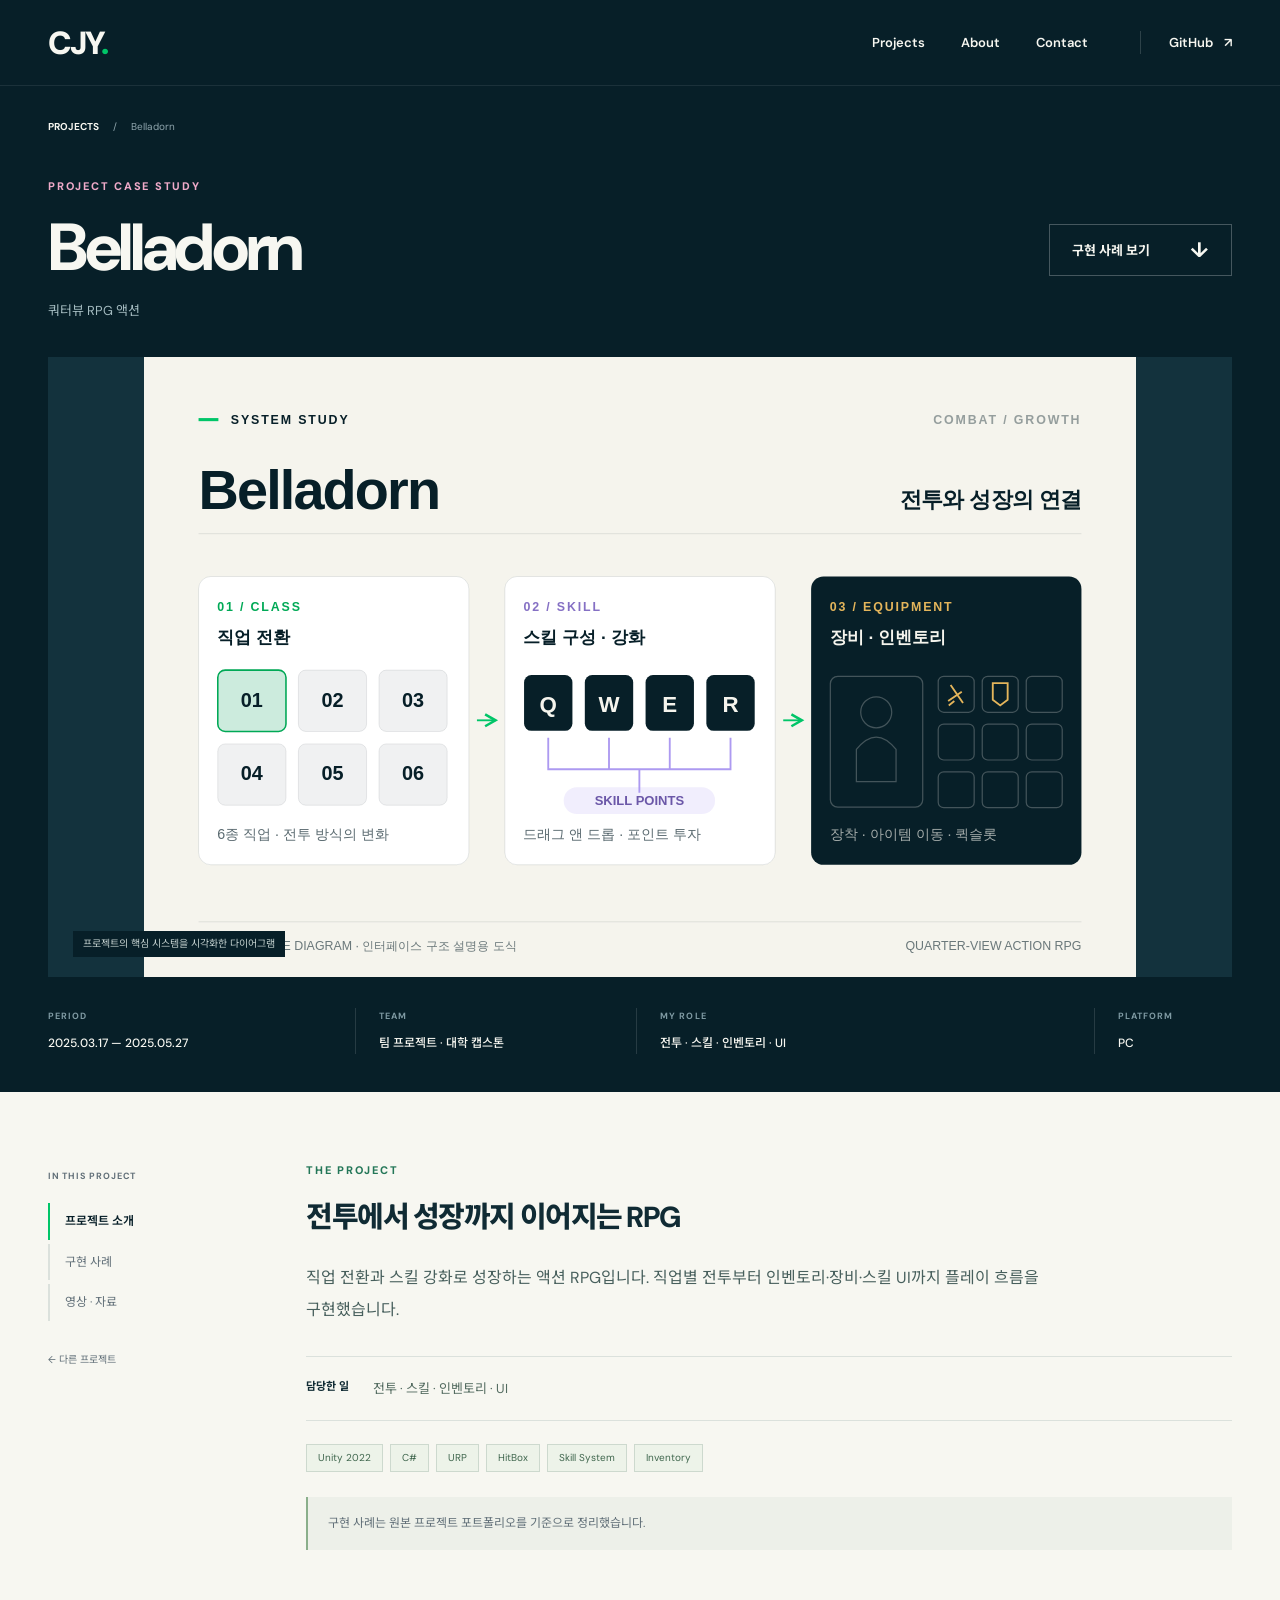
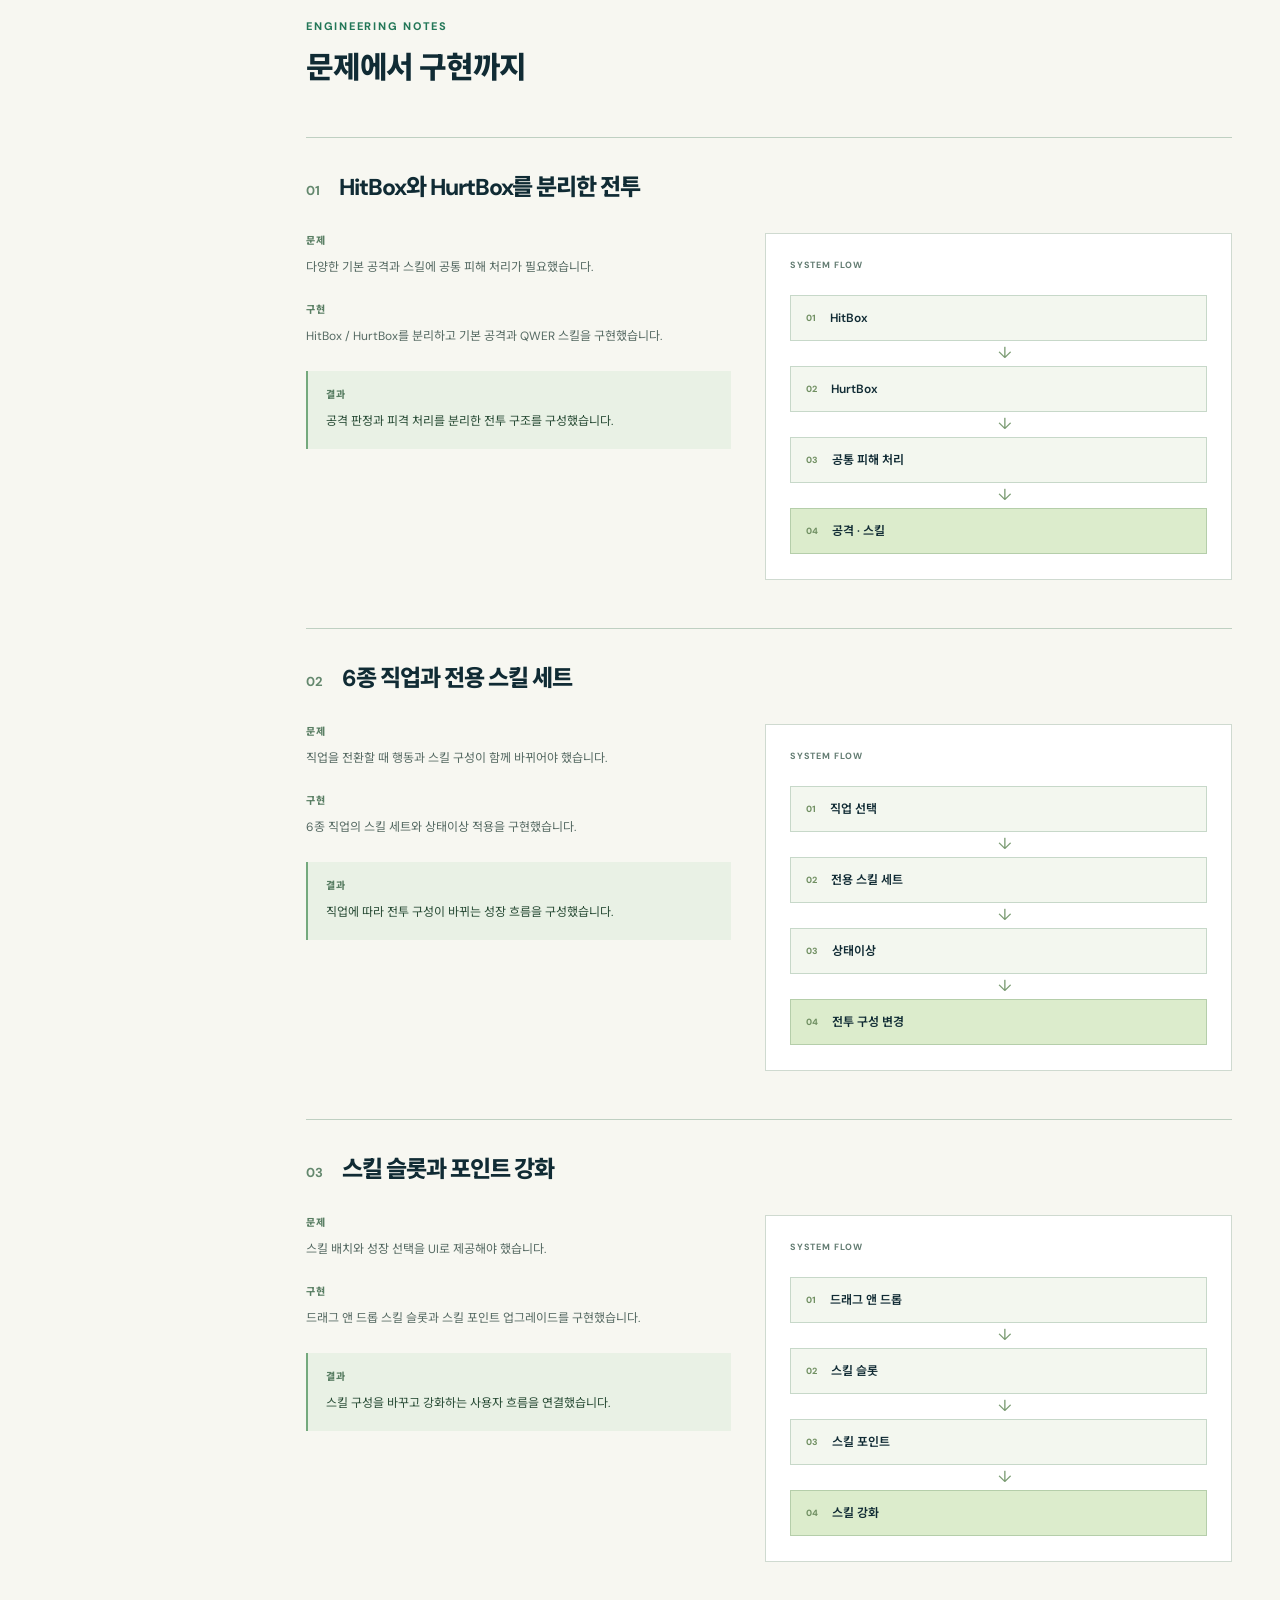
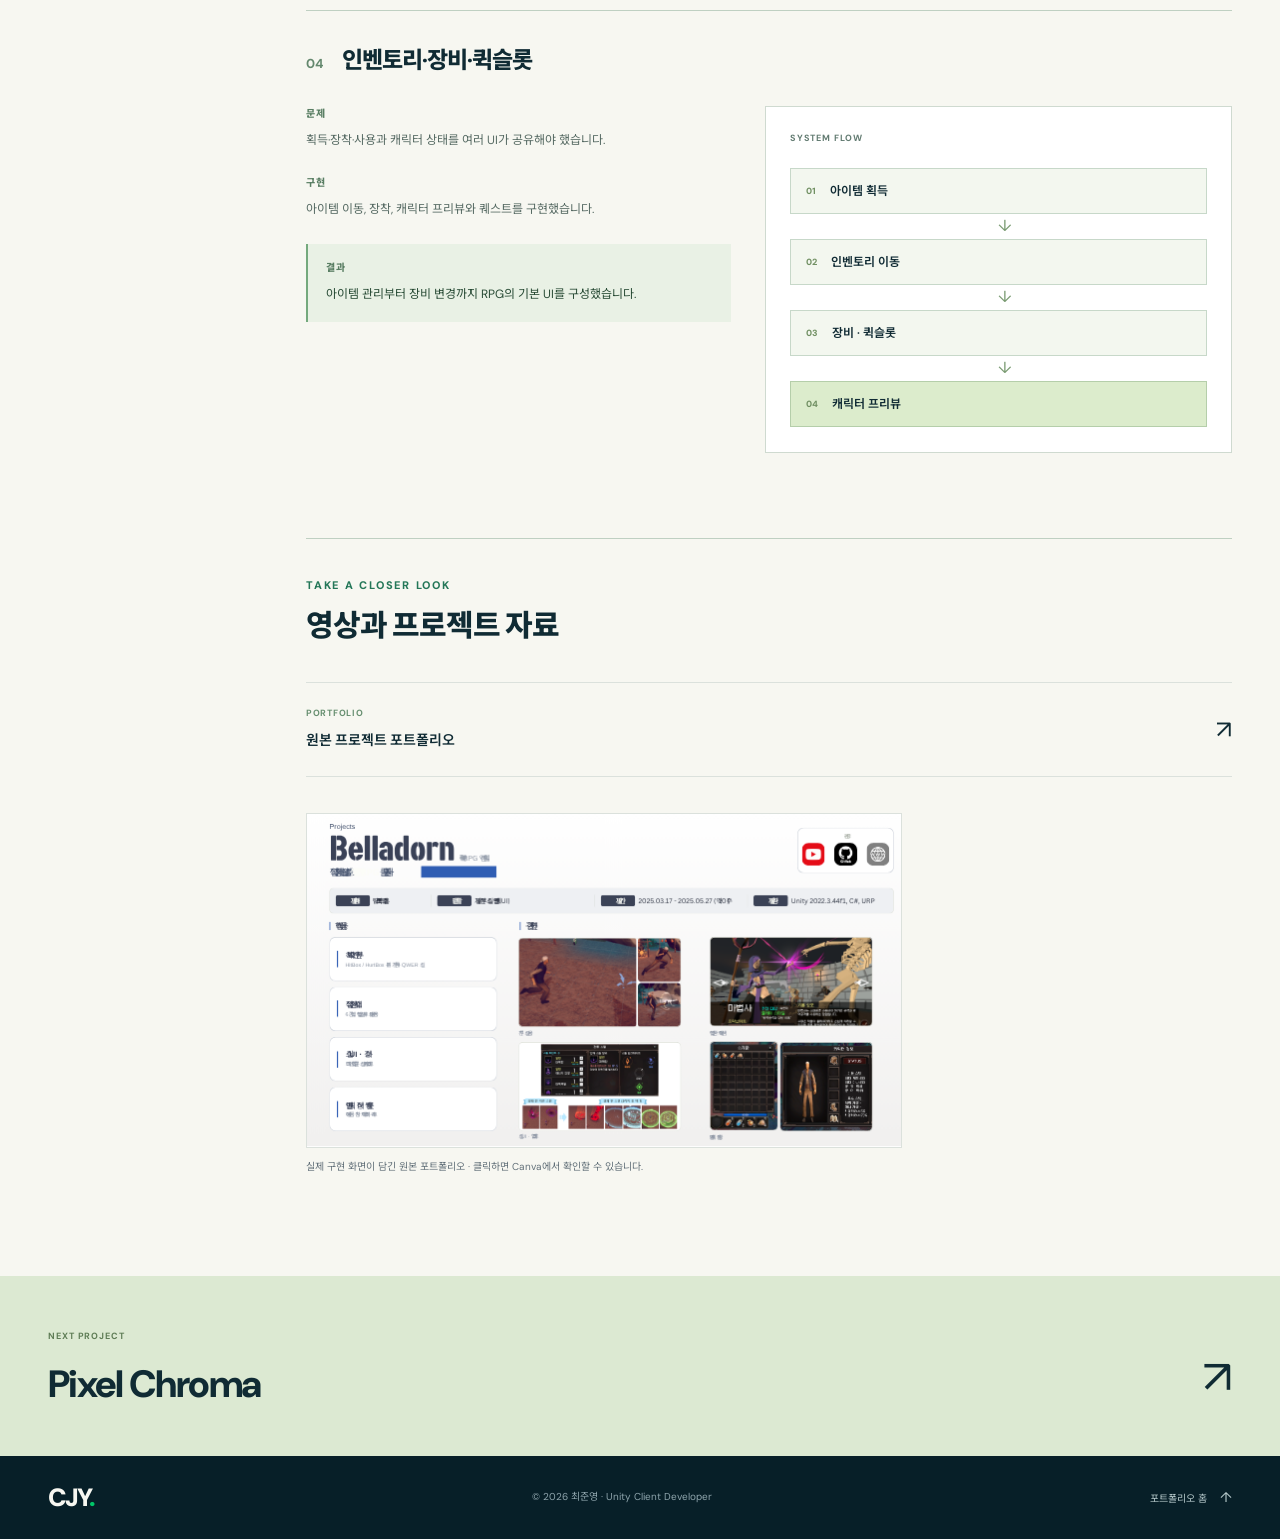
==== projects/belladorn.html @ 2d763323 "Publish game client developer portfolio" ====
<!doctype html>
<html lang="ko"><head><meta charset="utf-8"><meta name="viewport" content="width=device-width, initial-scale=1"><meta name="theme-color" content="#071f28"><meta name="description" content="직업 전환과 스킬 강화로 성장하는 액션 RPG입니다. 직업별 전투부터 인벤토리·장비·스킬 UI까지 플레이 흐름을 구현했습니다."><title>Belladorn · 최준영</title><link rel="icon" type="image/svg+xml" href="../assets/favicon.svg"><link rel="preconnect" href="https://fonts.googleapis.com"><link rel="preconnect" href="https://fonts.gstatic.com" crossorigin><link href="https://fonts.googleapis.com/css2?family=DM+Sans:wght@400;500;600;700;800;900&family=Noto+Sans+KR:wght@400;500;600;700;800;900&display=swap" rel="stylesheet"><link rel="stylesheet" href="../project-detail.css?v=20261012"><script src="../project-detail.js?v=20261012" defer></script></head><body id="top" class="detail-page" style="--project-accent:#efaac9"><a class="skip-link" href="#main">본문으로 바로가기</a><header class="site-header"><div class="shell header-inner"><a class="brand" href="../index.html" aria-label="최준영 포트폴리오 홈">CJY<span>.</span></a><button class="menu-toggle" aria-label="메뉴 열기" aria-expanded="false" aria-controls="site-nav"><span></span><span></span></button><nav id="site-nav" aria-label="주 메뉴"><a href="../index.html#projects">Projects</a><a href="../index.html#about">About</a><a href="../index.html#contact">Contact</a><a class="nav-external" href="https://github.com/chlwnsdud2025" target="_blank" rel="noopener noreferrer">GitHub <span aria-hidden="true">↗</span></a></nav></div></header><main id="main"><section class="detail-hero"><div class="shell"><div class="breadcrumb"><a href="../index.html#projects">PROJECTS</a><span>/</span><span>Belladorn</span></div><div class="detail-hero-heading"><div><p class="eyebrow">PROJECT CASE STUDY</p><h1>Belladorn</h1><p>쿼터뷰 RPG 액션</p></div><a class="button button-outline" href="#implementation">구현 사례 보기 <span aria-hidden="true">↓</span></a></div><figure class="detail-system-poster"><img src="../media/projects/belladorn/poster.svg" alt="Belladorn 구현 구조 다이어그램" width="1600" height="1000"><figcaption>프로젝트의 핵심 시스템을 시각화한 다이어그램</figcaption></figure><div class="project-facts"><div><span>PERIOD</span><strong>2025.03.17 — 2025.05.27</strong></div><div><span>TEAM</span><strong>팀 프로젝트 · 대학 캡스톤</strong></div><div><span>MY ROLE</span><strong>전투 · 스킬 · 인벤토리 · UI</strong></div><div><span>PLATFORM</span><strong>PC</strong></div></div></div></section>
<div class="shell detail-layout"><aside class="detail-toc"><span>IN THIS PROJECT</span><nav aria-label="프로젝트 목차"><a href="#overview">프로젝트 소개</a><a href="#implementation">구현 사례</a><a href="#resources">영상 · 자료</a></nav><a class="toc-home" href="../index.html#projects">← 다른 프로젝트</a></aside><div class="detail-body"><section class="overview" id="overview"><p class="eyebrow">THE PROJECT</p><h2>전투에서 성장까지 이어지는 RPG</h2><p class="overview-lead">직업 전환과 스킬 강화로 성장하는 액션 RPG입니다. 직업별 전투부터 인벤토리·장비·스킬 UI까지 플레이 흐름을 구현했습니다.</p><div class="overview-role"><span>담당한 일</span><p>전투 · 스킬 · 인벤토리 · UI</p></div><div class="tags"><span>Unity 2022</span><span>C#</span><span>URP</span><span>HitBox</span><span>Skill System</span><span>Inventory</span></div><p class="status-note">구현 사례는 원본 프로젝트 포트폴리오를 기준으로 정리했습니다.</p></section><section id="implementation" class="implementation"><div class="detail-section-title"><p class="eyebrow">ENGINEERING NOTES</p><h2>문제에서 구현까지</h2></div><article class="case-study" id="case-1"><div class="case-heading"><span class="case-number">01</span><h3>HitBox와 HurtBox를 분리한 전투</h3></div><div class="case-grid"><div class="case-copy"><div><span class="small-heading">문제</span><p>다양한 기본 공격과 스킬에 공통 피해 처리가 필요했습니다.</p></div><div><span class="small-heading">구현</span><p>HitBox / HurtBox를 분리하고 기본 공격과 QWER 스킬을 구현했습니다.</p></div><div class="case-result"><span class="small-heading">결과</span><p>공격 판정과 피격 처리를 분리한 전투 구조를 구성했습니다.</p></div></div><div class="case-visual"><div class="flow-diagram"><span class="diagram-label">SYSTEM FLOW</span><ol><li><span>01</span><strong>HitBox</strong></li><li><span>02</span><strong>HurtBox</strong></li><li><span>03</span><strong>공통 피해 처리</strong></li><li><span>04</span><strong>공격 · 스킬</strong></li></ol></div></div></div></article><article class="case-study" id="case-2"><div class="case-heading"><span class="case-number">02</span><h3>6종 직업과 전용 스킬 세트</h3></div><div class="case-grid"><div class="case-copy"><div><span class="small-heading">문제</span><p>직업을 전환할 때 행동과 스킬 구성이 함께 바뀌어야 했습니다.</p></div><div><span class="small-heading">구현</span><p>6종 직업의 스킬 세트와 상태이상 적용을 구현했습니다.</p></div><div class="case-result"><span class="small-heading">결과</span><p>직업에 따라 전투 구성이 바뀌는 성장 흐름을 구성했습니다.</p></div></div><div class="case-visual"><div class="flow-diagram"><span class="diagram-label">SYSTEM FLOW</span><ol><li><span>01</span><strong>직업 선택</strong></li><li><span>02</span><strong>전용 스킬 세트</strong></li><li><span>03</span><strong>상태이상</strong></li><li><span>04</span><strong>전투 구성 변경</strong></li></ol></div></div></div></article><article class="case-study" id="case-3"><div class="case-heading"><span class="case-number">03</span><h3>스킬 슬롯과 포인트 강화</h3></div><div class="case-grid"><div class="case-copy"><div><span class="small-heading">문제</span><p>스킬 배치와 성장 선택을 UI로 제공해야 했습니다.</p></div><div><span class="small-heading">구현</span><p>드래그 앤 드롭 스킬 슬롯과 스킬 포인트 업그레이드를 구현했습니다.</p></div><div class="case-result"><span class="small-heading">결과</span><p>스킬 구성을 바꾸고 강화하는 사용자 흐름을 연결했습니다.</p></div></div><div class="case-visual"><div class="flow-diagram"><span class="diagram-label">SYSTEM FLOW</span><ol><li><span>01</span><strong>드래그 앤 드롭</strong></li><li><span>02</span><strong>스킬 슬롯</strong></li><li><span>03</span><strong>스킬 포인트</strong></li><li><span>04</span><strong>스킬 강화</strong></li></ol></div></div></div></article><article class="case-study" id="case-4"><div class="case-heading"><span class="case-number">04</span><h3>인벤토리·장비·퀵슬롯</h3></div><div class="case-grid"><div class="case-copy"><div><span class="small-heading">문제</span><p>획득·장착·사용과 캐릭터 상태를 여러 UI가 공유해야 했습니다.</p></div><div><span class="small-heading">구현</span><p>아이템 이동, 장착, 캐릭터 프리뷰와 퀘스트를 구현했습니다.</p></div><div class="case-result"><span class="small-heading">결과</span><p>아이템 관리부터 장비 변경까지 RPG의 기본 UI를 구성했습니다.</p></div></div><div class="case-visual"><div class="flow-diagram"><span class="diagram-label">SYSTEM FLOW</span><ol><li><span>01</span><strong>아이템 획득</strong></li><li><span>02</span><strong>인벤토리 이동</strong></li><li><span>03</span><strong>장비 · 퀵슬롯</strong></li><li><span>04</span><strong>캐릭터 프리뷰</strong></li></ol></div></div></div></article></section><section class="resources" id="resources"><div class="detail-section-title"><p class="eyebrow">TAKE A CLOSER LOOK</p><h2>영상과 프로젝트 자료</h2></div><div class="resource-list"><a class="resource-link" href="https://www.canva.com/d/mzu8Fvwvj8IVG7d" target="_blank" rel="noopener noreferrer"><span><small>PORTFOLIO</small>원본 프로젝트 포트폴리오</span><b aria-hidden="true">↗</b></a></div><figure class="portfolio-original"><a href="https://www.canva.com/d/mzu8Fvwvj8IVG7d" target="_blank" rel="noopener noreferrer"><img src="../media/projects/belladorn/portfolio-page.png" alt="Belladorn 원본 포트폴리오의 실제 구현 화면과 설명" width="596" height="335" loading="lazy"></a><figcaption>실제 구현 화면이 담긴 원본 포트폴리오 · 클릭하면 Canva에서 확인할 수 있습니다.</figcaption></figure></section></div></div><a class="next-project" href="pixel-chroma.html"><div class="shell"><span>NEXT PROJECT</span><h2>Pixel Chroma</h2><span class="next-arrow" aria-hidden="true">↗</span></div></a></main><footer class="footer"><div class="shell footer-inner"><a class="brand" href="../index.html">CJY<span>.</span></a><span>© 2026 최준영 · Unity Client Developer</span><a href="../index.html">포트폴리오 홈 <span aria-hidden="true">↑</span></a></div></footer></body></html>
---- project-detail.css ----
@charset "UTF-8";
:root{--navy:#071f28;--green:#00c568;--lime:#c5e976;--paper:#f7f7f1;--ink:#102b34;--muted:#627079;--line:#dbe1dc;--project-accent:var(--green);--font:'DM Sans','Noto Sans KR',sans-serif}
*{box-sizing:border-box}html{scroll-behavior:smooth;scroll-padding-top:100px}body{margin:0;color:var(--ink);background:var(--paper);font:400 15px/1.8 var(--font);-webkit-font-smoothing:antialiased}a{color:inherit;text-decoration:none}button,input{font:inherit}button,a,input{touch-action:manipulation}button{cursor:pointer}img,video{display:block;max-width:100%}figure,p,h1,h2,h3,h4{margin:0}ul,ol{margin:0;padding:0;list-style:none}em{font-style:normal}::selection{color:var(--navy);background:var(--lime)}:focus-visible{outline:3px solid var(--green);outline-offset:5px}section[id],article[id]{scroll-margin-top:108px}.shell{width:min(1320px,calc(100% - 96px));margin:auto}.eyebrow{font-size:11px;font-weight:800;letter-spacing:.16em;line-height:1.5}.small-heading{display:block;font-size:11px;line-height:1.6;font-weight:800;letter-spacing:.07em}.skip-link{position:fixed;z-index:100;top:12px;left:12px;background:var(--green);color:var(--navy);padding:12px 20px;transform:translateY(-160%)}.skip-link:focus{transform:none}
.site-header{height:86px;background:var(--navy);color:var(--paper);position:sticky;top:0;z-index:30;border-bottom:1px solid #ffffff15}.header-inner{height:100%;display:flex;align-items:center;justify-content:space-between}.brand{font-size:32px;line-height:1;font-weight:900;letter-spacing:-2px}.brand span{color:var(--green)}#site-nav{display:flex;gap:36px;align-items:center}#site-nav a{font-size:13px;font-weight:600;transition:color .2s}#site-nav a:hover{color:var(--lime)}#site-nav .nav-external{margin-left:16px;padding-left:28px;border-left:1px solid #ffffff28}.nav-external span{margin-left:8px}.menu-toggle{display:none;background:none;border:0;width:42px;height:42px;padding:10px}.menu-toggle span{height:2px;background:var(--paper);display:block;margin:6px 0}
.hero{color:var(--paper);background:var(--navy);padding:76px 0 0;position:relative;overflow:hidden}.hero:before{content:'';width:480px;height:480px;position:absolute;left:-380px;top:90px;border:1px solid #00c56825;border-radius:50%;box-shadow:0 0 0 60px #00c56805,0 0 0 120px #00c56804;pointer-events:none}.hero-grid{position:relative;display:grid;grid-template-columns:.88fr 1.12fr;gap:60px;align-items:center}.hero-copy>.eyebrow{display:flex;gap:11px;align-items:center;color:#b9c8ca}.live-dot{display:inline-block;width:6px;height:6px;background:var(--green);border-radius:50%;box-shadow:0 0 0 4px #00c56812}.hero h1{font-size:clamp(36px,3.6vw,56px);line-height:1.32;font-weight:800;letter-spacing:-.065em;margin-top:28px;white-space:nowrap}.hero h1 em{color:var(--lime)}.hero-description{font-size:15px;line-height:1.9;color:#afc2c5;margin-top:28px}.button{display:inline-flex;justify-content:space-between;gap:40px;align-items:center;min-height:52px;font-size:13px;font-weight:700;padding:12px 22px;transition:background .2s,color .2s,transform .2s}.button:hover{transform:translateY(-2px)}.button span{font-size:21px;line-height:1}.button-green{background:var(--green);color:var(--navy)}.button-green:hover{background:var(--lime)}.button-outline{border:1px solid #ffffff40;color:var(--paper)}.button-outline:hover{background:#ffffff10}.hero .button{margin-top:32px}.hero-signature{display:flex;align-items:center;gap:22px;margin-top:40px;color:#90a6ad}.hero-signature strong{font-size:14px;font-weight:600;color:#e5ece8}.hero-signature strong span{font-size:9px;letter-spacing:.12em;font-weight:500;display:block;color:#90a6ad}.hero-signature>span{font-size:11px;border-left:1px solid #ffffff25;padding-left:22px}.hero-showreel{min-width:0}.reel-top,.reel-bottom{display:flex;justify-content:space-between;gap:14px;font-size:10px;font-weight:600;letter-spacing:.08em;color:#aac0c3}.reel-top{margin-bottom:14px}.reel-top>span:first-child{color:var(--paper);display:flex;gap:8px;align-items:center}.reel-top>span:first-child:before{content:'';height:5px;width:5px;background:var(--green)}.video-player{position:relative;background:#061820;aspect-ratio:16/9;overflow:hidden}.video-player video{width:100%;height:100%;object-fit:contain}.hero-showreel .video-player{outline:1px solid #ffffff18;box-shadow:0 25px 75px #00000024}.reel-bottom{margin-top:15px;letter-spacing:.04em;align-items:center;flex-wrap:wrap}.reel-duration{font-size:12px;color:var(--paper);font-variant-numeric:tabular-nums}.reel-duration>span{font-size:9px;color:#8aa3ab;margin-left:7px}.reel-legend{display:flex;align-items:center;gap:7px;font-size:9px;letter-spacing:0}.reel-legend i{width:4px;height:4px;border-radius:50%;background:var(--lime)}.reel-legend i:nth-of-type(2){background:#ffc16e;margin-left:5px}.reel-legend i:nth-of-type(3){background:#f69e82;margin-left:5px}.hero-foot{display:flex;justify-content:space-between;align-items:center;margin-top:65px;padding:24px 0;border-top:1px solid #ffffff17;font-size:9px;font-weight:700;letter-spacing:.15em;color:#8aa3ab}.hero-foot a{color:#b2c2c4}.hero-foot a span{font-size:16px;margin-left:15px}.video-fallback{position:absolute;left:24px;right:24px;bottom:35px;background:var(--navy);color:var(--paper);padding:16px;font-size:13px}.video-fallback a{text-decoration:underline}
.section{padding:108px 0}.section-heading{display:flex;align-items:flex-end;justify-content:space-between;gap:36px;margin-bottom:58px}.section-heading .eyebrow{color:#247758;margin-bottom:20px}.section-heading h2{font-size:43px;line-height:1.36;font-weight:800;letter-spacing:-.05em}.section-heading h2>span{color:#87938f}.section-heading>p{font-size:14px;line-height:1.9;color:var(--muted);padding-bottom:6px}.project-row{display:grid;grid-template-columns:1.33fr 1fr;background:#fff;margin-top:28px;border:1px solid var(--line);min-width:0}.project-visual{position:relative;overflow:hidden;min-width:0;background:var(--navy);display:block}.project-visual>img{width:100%;height:100%;object-fit:cover;min-height:425px;transition:transform .6s}.project-visual:after{content:'';position:absolute;inset:0;background:linear-gradient(180deg,#00172150,transparent 35%,transparent 50%,#001721a0);pointer-events:none}.hover-video{position:absolute;inset:0;width:100%;height:100%;object-fit:cover;opacity:0;transition:opacity .3s}.project-visual.is-playing .hover-video{opacity:1}.project-visual:hover>img{transform:scale(1.035)}.visual-top,.visual-bottom{position:absolute;left:26px;right:26px;color:white;font-size:10px;font-weight:700;letter-spacing:.08em;display:flex;justify-content:space-between;align-items:center;z-index:2}.visual-top{top:24px}.visual-top>span:first-child{background:#071f28aa;padding:6px 10px;font-size:9px;backdrop-filter:blur(8px)}.visual-bottom{bottom:24px;font-size:11px}.visual-bottom>span{display:flex;align-items:center;justify-content:center;border:1px solid #ffffff80;width:42px;height:42px;border-radius:50%;font-size:24px;transition:background .2s}.project-visual:hover .visual-bottom>span{background:var(--project-accent);border-color:var(--project-accent);color:var(--navy)}.project-copy{padding:34px 38px}.project-category{font-size:10px;color:var(--muted);font-weight:600;letter-spacing:.03em}.project-category>span{margin:0 7px;color:#b2bcb6}.project-copy h3{font-size:34px;font-weight:800;letter-spacing:-.04em;line-height:1.3;margin-top:11px}.project-copy h3 a:hover{color:#008a4d}.project-tagline{margin-top:8px;font-weight:600;font-size:13px;letter-spacing:-.015em}.project-summary{font-size:13px;line-height:1.9;color:var(--muted);margin-top:20px;word-break:keep-all}.project-role{padding-top:20px;margin-top:20px;border-top:1px solid var(--line);display:flex;gap:18px;align-items:baseline}.project-role>span{flex-shrink:0;font-size:9px;letter-spacing:.08em;color:var(--muted);font-weight:700}.project-role>p{font-size:12px;line-height:1.75;word-break:keep-all}.highlights{display:flex;gap:6px;flex-wrap:wrap;margin-top:16px}.highlights li{background:#f0f4ee;padding:4px 9px;color:#426151;font-size:10px}.project-bottom{display:flex;align-items:center;justify-content:space-between;margin-top:28px}.mini-metric{display:flex;align-items:center;gap:14px}.mini-metric strong{font-size:34px;line-height:1.2;font-weight:800;letter-spacing:-.04em}.mini-metric>span{font-size:10px;color:var(--muted);max-width:90px;line-height:1.6}.round-link{width:42px;height:42px;border:1px solid var(--line);border-radius:50%;display:grid;place-items:center;font-size:23px;transition:background .2s}.round-link:hover{background:var(--green);border-color:var(--green)}
.more-work{background:#e9eee7;border-top:1px solid var(--line);border-bottom:1px solid var(--line)}.other-grid{display:grid;grid-template-columns:repeat(2,1fr);gap:32px}.other-card{display:block;background:var(--paper);border:1px solid #ced8ce;transition:transform .3s,box-shadow .3s}.other-card:hover{transform:translateY(-5px);box-shadow:0 15px 35px #13323d0b}.other-image{overflow:hidden;aspect-ratio:1.6;background:var(--navy)}.other-image img{width:100%;height:100%;object-fit:cover;transition:transform .6s}.other-card:hover img{transform:scale(1.02)}.other-info{padding:25px 28px 28px}.other-meta{font-size:10px;letter-spacing:.01em;color:var(--muted);display:flex;justify-content:space-between;gap:10px}.other-meta>span{background:#e7eee1;color:#355742;padding:1px 7px}.other-info h3{display:flex;align-items:center;justify-content:space-between;font-size:25px;letter-spacing:-.04em;font-weight:800;line-height:1.3;margin-top:14px}.other-info h3>span{font-size:27px;font-weight:400}.other-info>p:not(.other-meta){margin-top:8px;color:var(--muted);font-size:13px}.other-role{font-size:11px;padding-top:16px;margin-top:18px;border-top:1px solid var(--line);color:#476056}
.about-grid{display:grid;grid-template-columns:.78fr 1.22fr;gap:80px}.about-title .eyebrow{color:#247758}.about-title h2{font-size:36px;letter-spacing:-.05em;line-height:1.45;margin-top:23px}.identity{display:flex;align-items:center;gap:19px;margin-top:38px}.identity-mark{font-size:40px;font-weight:900;letter-spacing:-4px;width:82px;height:82px;display:grid;place-items:center;background:var(--navy);color:var(--paper);position:relative}.identity-mark>span{color:var(--green);position:absolute;right:13px;bottom:3px;font-size:42px}.identity h3{font-size:19px;font-weight:800;letter-spacing:-.02em}.identity p{font-size:11px;color:var(--muted)}.text-link{display:inline-block;font-size:12px;font-weight:600;border-bottom:1px solid #a4b7a7;padding-bottom:6px;margin-top:26px}.text-link>span{margin-left:20px}.about-lead{font-size:17px;line-height:2.05;word-break:keep-all}.principles{display:grid;grid-template-columns:repeat(3,1fr);gap:24px;margin-top:40px;padding-top:27px;border-top:1px solid var(--line)}.principles article>span{font-size:10px;font-weight:700;color:#47895f}.principles h3{font-size:13px;font-weight:700;margin:9px 0 10px;letter-spacing:-.03em}.principles p{font-size:12px;color:var(--muted);line-height:1.9;word-break:keep-all}.background-grid{display:grid;grid-template-columns:1.2fr 1fr;gap:30px;border-top:1px solid var(--line);padding-top:30px;margin-top:38px}.timeline{margin-top:18px}.timeline li+li{margin-top:17px}.timeline li>span{font-size:10px;color:var(--muted)}.timeline h4{font-size:12px;font-weight:700;margin-top:3px}.timeline p{font-size:11px;color:var(--muted);line-height:1.85}.skill-strip{display:flex;gap:35px;align-items:center;border-top:1px solid var(--line);border-bottom:1px solid var(--line);padding:23px 0;margin-top:66px}.skill-strip>span{font-size:10px;font-weight:800;letter-spacing:.09em;white-space:nowrap;color:#247758}.skill-strip>p{font-size:12px;line-height:1.8;color:var(--muted)}
.contact{padding:74px 0;background:var(--lime);color:var(--navy)}.contact-grid{display:grid;grid-template-columns:1fr .85fr;align-items:center;gap:70px}.contact .eyebrow{font-size:9px}.contact h2{font-size:34px;font-weight:800;letter-spacing:-.04em;line-height:1.4;margin:14px 0 10px}.contact p:not(.eyebrow){font-size:12px;color:#476251}.contact-links>a{font-size:clamp(20px,2.3vw,31px);line-height:1.5;font-weight:700;letter-spacing:-.03em;display:flex;justify-content:space-between;border-bottom:1px solid #071f2840;padding-bottom:13px}.contact-links>div{display:flex;gap:28px;font-size:11px;font-weight:700;margin-top:17px}.footer{background:var(--navy);color:var(--paper);padding:29px 0}.footer-inner{display:flex;align-items:center;justify-content:space-between;gap:22px}.footer-inner>.brand{font-size:25px}.footer-inner>span{font-size:10px;color:#8fa5ad}.footer-inner>a:last-child{font-size:10px;color:#b5c8ca}.footer-inner>a:last-child>span{margin-left:10px;font-size:14px}
.detail-hero{background:var(--navy);color:var(--paper);padding:32px 0 38px}.breadcrumb{display:flex;gap:14px;font-size:10px;color:#90a6ae;align-items:center}.breadcrumb a{color:var(--paper);font-weight:700}.breadcrumb a:hover{color:var(--project-accent)}.detail-hero-heading{display:flex;align-items:center;justify-content:space-between;gap:30px;margin:42px 0 34px}.detail-hero-heading .eyebrow{color:var(--project-accent)}.detail-hero-heading h1{font-size:clamp(44px,5.2vw,76px);font-weight:800;letter-spacing:-.05em;line-height:1.2;margin:13px 0 12px}.detail-hero-heading>div>p:last-child{color:#a4bbc0;font-size:13px}.detail-hero>.shell>.video-player{aspect-ratio:16/8;max-height:590px;border:1px solid #ffffff18;background:#031015}.project-facts{display:grid;grid-template-columns:1.1fr 1fr 1.7fr .55fr;margin-top:31px;gap:30px}.project-facts>div{border-left:1px solid #ffffff20;padding-left:23px}.project-facts>div:first-child{border:0;padding:0}.project-facts span{display:block;font-size:9px;font-weight:700;letter-spacing:.12em;color:#7f9aa3;margin-bottom:9px}.project-facts strong{font-size:12px;font-weight:500;line-height:1.75;display:block;word-break:keep-all}.detail-system-poster{background:#13323d;position:relative}.detail-system-poster img{width:100%;max-height:620px;object-fit:contain}.detail-system-poster figcaption{position:absolute;bottom:20px;left:25px;font-size:10px;color:#c3d0ce;background:var(--navy);padding:4px 10px}
.detail-layout{display:grid;grid-template-columns:190px minmax(0,1fr);gap:68px;padding-top:70px;padding-bottom:100px}.detail-toc{position:sticky;top:126px;align-self:start;line-height:1.7}.detail-toc>span{font-size:9px;font-weight:700;letter-spacing:.09em;color:var(--muted)}.detail-toc nav{display:grid;gap:4px;margin-top:16px}.detail-toc nav a{font-size:12px;padding:8px 0;border-left:2px solid var(--line);padding-left:15px;color:var(--muted);transition:color .2s,border-color .2s}.detail-toc nav a:hover,.detail-toc nav a.active{border-color:var(--green);color:var(--navy);font-weight:600}.toc-home{display:block;font-size:10px;color:var(--muted);margin-top:30px}.detail-body{min-width:0}.overview .eyebrow{color:#247758}.overview h2{font-size:29px;font-weight:800;letter-spacing:-.05em;line-height:1.5;margin-top:18px}.overview-lead{font-size:16px;line-height:2;color:#48605d;margin-top:22px;word-break:keep-all;max-width:740px}.overview-role{display:flex;gap:24px;margin-top:30px;padding:20px 0;border-top:1px solid var(--line);border-bottom:1px solid var(--line)}.overview-role>span{font-size:11px;font-weight:700;white-space:nowrap}.overview-role>p{font-size:13px;color:#536b60}.tags{display:flex;gap:7px;flex-wrap:wrap;margin-top:23px}.tags>span{font-size:10px;padding:4px 11px;border:1px solid #cdd9ce;background:#edf3e9;color:#3f664d}.learning{padding-top:27px;font-size:13px;color:var(--muted);line-height:2;word-break:keep-all}.status-note{font-size:12px;color:var(--muted);background:#edf0e9;border-left:2px solid #8aaf8b;padding:15px 20px;margin-top:25px;line-height:1.9}.implementation{margin-top:68px}.detail-section-title{margin-bottom:35px}.detail-section-title .eyebrow{color:#247758}.detail-section-title h2{font-size:30px;font-weight:800;line-height:1.4;letter-spacing:-.04em;margin-top:12px}.case-study{padding-top:32px;border-top:1px solid #bfd0c2;margin-top:48px}.case-heading{display:flex;gap:19px;align-items:baseline;margin-bottom:29px}.case-number{font-size:13px;font-weight:700;color:#64886e}.case-heading h3{font-size:23px;font-weight:800;letter-spacing:-.045em;line-height:1.5}.case-grid{display:grid;grid-template-columns:1fr 1.1fr;gap:34px;align-items:start}.case-copy>div+div{margin-top:23px}.case-copy .small-heading{font-size:10px;color:#597e63;margin-bottom:6px}.case-copy p{font-size:12px;line-height:2;color:#566a63;word-break:keep-all}.case-copy .case-result{padding:16px 18px;background:#e9f1e5;border-left:2px solid #74a97d}.case-result p{color:#284b35}.case-visual{min-width:0}.case-image{background:#fff;border:1px solid var(--line);padding:12px}.case-image img{width:100%}.case-image figcaption,.entry-flow figcaption{font-size:9px;color:var(--muted);margin-top:10px;line-height:1.8}.measurement-note{font-size:9px;color:var(--muted);line-height:1.9;margin-top:13px}.measurement-note strong{display:block;color:#597e63;margin-bottom:4px}.code-sources{border-top:1px solid var(--line);margin-top:23px;padding-top:12px}.code-sources summary{cursor:pointer;display:flex;justify-content:space-between;font-size:10px;color:#3f6950;font-weight:700;list-style:none}.code-sources summary::-webkit-details-marker{display:none}.code-sources[open] summary>span{transform:rotate(45deg)}.code-sources>div{display:flex;flex-direction:column;gap:8px;padding-top:14px}.code-sources a{font-size:10px;overflow-wrap:anywhere;text-decoration:underline;text-underline-offset:3px}.code-sources>p{font-size:9px;margin-top:12px;color:#83918a}
.diagram-label{display:block;font-size:9px;color:#627b71;font-weight:700;letter-spacing:.1em;line-height:1.5;margin-bottom:22px}.diagram-panel,.flow-diagram{border:1px solid #cfdad0;background:#fff;padding:25px 24px}.flow-diagram ol{display:grid}.flow-diagram li{position:relative;display:flex;gap:14px;align-items:center;padding:13px 15px;border:1px solid #c7d8c9;background:#f3f7ef;margin-bottom:25px}.flow-diagram li:last-child{margin:0;background:#dceccc;border-color:#b5ceaa}.flow-diagram li:not(:last-child):after{content:'↓';position:absolute;left:50%;top:100%;height:25px;line-height:25px;font-size:16px;color:#7a9b72}.flow-diagram li>span{font-size:9px;color:#719063;font-weight:800}.flow-diagram li>strong{font-size:12px;line-height:1.5;font-weight:600}.diagram-note{font-size:10px;color:#65816b;line-height:1.8;margin-top:22px;padding-top:13px;border-top:1px solid #dce5da}.entry-flow{border:1px solid var(--line);background:#fff;padding:20px;display:grid;grid-template-columns:1fr 1.2fr;gap:22px}.entry-flow>div>div+div{margin-top:20px}.entry-flow span{display:block;font-size:10px;font-weight:700;margin-bottom:7px}.entry-flow img{width:100%;border:1px solid #dce3d9;object-fit:contain}.entry-destination{display:flex;flex-direction:column;justify-content:space-between;border-left:1px dashed #b8caaa;padding-left:20px}.entry-flow figcaption{grid-column:1/-1;margin-top:0}.match-stage{display:flex;align-items:center;gap:14px;border-bottom:1px solid #e1e7dc;padding:13px 0}.match-stage>span{background:#e9f3df;width:31px;height:31px;display:grid;place-items:center;font-size:10px;color:#65874d}.match-stage strong{font-size:12px}.match-stage p{font-size:10px;color:var(--muted)}.match-stage small{margin-left:auto;font-size:10px;color:#718b6c}.pixel-preview{display:grid;grid-template-columns:repeat(12,1fr);gap:3px;width:174px;margin:0 auto 25px}.pixel-preview i{display:block;aspect-ratio:1;background:#edf1e8}.pixel-preview i.painted{background:#aaca6e}.paint-layers{display:flex;gap:7px;justify-content:center;align-items:center}.paint-layers div{background:#f3f6ef;border:1px solid #dbe6d3;padding:10px 8px;text-align:center;min-width:0}.paint-layers strong{font-size:9px;display:block}.paint-layers div>span{font-size:8px;color:#81947c;display:block;margin-top:5px}.paint-layers>span{color:#80936e;font-size:13px}.latency-track{display:grid;grid-template-columns:42px 1fr;gap:12px;margin-top:25px;align-items:center}.latency-track>span{font-size:8px;font-weight:700;color:#7b9086}.latency-track>div{border-top:1px solid #b9cdb5;display:flex;justify-content:space-between;height:16px;margin:8px}.latency-track i{height:10px;width:10px;background:#a1c271;border-radius:50%;margin-top:-5px}.latency-track small{grid-column:2;font-size:9px;color:#72896d;margin-top:-10px}.latency-track.server>div i:nth-child(2){transform:translateX(-24px);background:#eec982}.formula{background:var(--navy);color:var(--paper);padding:16px 15px;margin-top:25px}.formula span{display:block;font-size:8px;color:#97b3a0;margin-bottom:8px}.formula code{font-size:10px;white-space:normal;overflow-wrap:anywhere}.bench-row{margin-top:20px}.bench-row>div:first-child{display:flex;justify-content:space-between;align-items:center;margin-bottom:9px}.bench-row strong{font-size:11px}.bench-row>div:first-child>span{font-size:15px;font-weight:800;color:#287348}.bench-bar{position:relative;background:#ccd6cc;height:24px;width:var(--bar-width);min-width:6px;margin-top:5px}.bench-bar>span{position:absolute;left:9px;top:3px;font-size:10px;color:#5d705e;white-space:nowrap;line-height:1.6}.bench-bar.after{background:#5e9d69;height:18px}.bench-bar.after>span{left:calc(100% + 8px);top:1px;color:#296b3d;font-weight:700}.bench-legend{display:flex;gap:20px;margin-top:22px;font-size:8px;color:#748674}.bench-legend span{display:flex;gap:6px;align-items:center}.bench-legend i{width:7px;height:7px;background:#ccd6cc}.bench-legend span:last-child i{background:#5e9d69}.interface{width:60%;padding:14px;border:1px solid #a4c292;background:#e9f3df;text-align:center;margin:auto;font-size:14px;font-weight:700}.class-branches{display:grid;grid-template-columns:1fr 1fr;gap:18px;margin-top:36px}.class-branches>div{position:relative;border:1px solid #cbdac2;padding:17px 12px}.class-branches>div:before{content:'↑';position:absolute;top:-34px;left:45%;color:#7b9a6d}.class-branches strong{font-size:13px;font-weight:700}.class-branches p{font-size:10px;color:#6d8468;margin-top:10px;line-height:2}
.detail-gallery,.resources{margin-top:85px;padding-top:38px;border-top:1px solid #bfd0c2}.gallery-grid{display:grid;grid-template-columns:1fr 1fr;gap:26px}.gallery-grid figure{min-width:0}.gallery-grid a{display:block;overflow:hidden;background:var(--navy)}.gallery-grid img{width:100%;aspect-ratio:16/9;object-fit:cover;transition:transform .3s}.gallery-grid a:hover img{transform:scale(1.025)}.gallery-grid figcaption{font-size:10px;line-height:1.8;color:var(--muted);margin-top:10px;display:flex;gap:13px}.gallery-grid figcaption>span{color:#87a082;font-size:9px}.resource-list{border-top:1px solid var(--line)}.resource-link{padding:22px 0;border-bottom:1px solid var(--line);display:flex;justify-content:space-between;align-items:center;gap:20px;transition:padding .2s}.resource-link:hover{padding-left:10px;padding-right:10px;background:#eef2e9}.resource-link small{display:block;font-size:9px;letter-spacing:.08em;color:#678f70;font-weight:700;margin-bottom:7px}.resource-link span{font-size:14px;font-weight:600}.resource-link em{display:block;font-size:9px;font-weight:400;color:var(--muted);margin-top:5px}.resource-link b{font-size:25px;font-weight:400}.full-video{margin-top:40px}.full-video h3{font-size:18px;font-weight:700}.full-video>p{font-size:12px;color:var(--muted);margin:8px 0 20px}.full-video .video-player{border:1px solid var(--line)}.next-project{display:block;background:#dce9d2;padding:45px 0;transition:background .2s}.next-project:hover{background:var(--lime)}.next-project>.shell{position:relative}.next-project>.shell>span:first-child{font-size:9px;letter-spacing:.1em;font-weight:700;color:#5e7c55}.next-project h2{font-size:38px;font-weight:800;letter-spacing:-.04em;line-height:1.4;margin-top:10px;padding-right:70px}.next-arrow{position:absolute;right:0;top:14px;font-size:47px}
.portfolio-original{margin-top:36px;max-width:596px}.portfolio-original img{width:100%;border:1px solid var(--line)}.portfolio-original figcaption{font-size:10px;color:var(--muted);line-height:1.8;margin-top:10px}.reveal{opacity:1;transform:none}.js-motion .reveal{transition:opacity .65s,transform .65s}.js-motion .reveal:not(.is-visible){opacity:0;transform:translateY(20px)}
@media(min-width:1600px){.shell{width:min(1400px,calc(100% - 140px))}.hero-grid{gap:75px}.hero h1{font-size:60px}.project-copy{padding:42px 46px}.project-summary{font-size:14px}.project-visual>img{min-height:450px}}
@media(max-width:1150px){.shell{width:calc(100% - 64px)}.hero-grid{gap:35px;grid-template-columns:.85fr 1.15fr}.hero h1{font-size:39px}.hero-signature{gap:14px}.hero-signature>span{padding-left:14px;font-size:10px}.reel-legend{display:none}.project-copy{padding:28px}.project-copy h3{font-size:29px}.project-tagline{font-size:12px}.project-summary{font-size:12px}.about-grid{gap:48px;grid-template-columns:.8fr 1.2fr}.about-title h2{font-size:30px}.principles{gap:16px}.principles h3{font-size:12px}.detail-layout{gap:35px;grid-template-columns:150px minmax(0,1fr)}.case-grid{gap:24px;grid-template-columns:1fr 1fr}.entry-flow{padding:12px;gap:13px}.entry-destination{padding-left:12px}.diagram-panel,.flow-diagram{padding:20px 17px}.paint-layers{flex-wrap:wrap}.case-heading h3{font-size:21px}}
@media(max-width:900px){.hero{padding-top:52px}.hero-grid{grid-template-columns:1fr;gap:40px}.hero h1{font-size:52px}.hero-copy{position:relative}.hero-description{margin-top:20px}.hero-signature{position:absolute;right:0;bottom:4px;display:block}.hero-signature>span{border:0;padding:0;margin-top:6px}.hero .button{margin-top:23px}.hero-showreel{max-width:none}.reel-legend{display:flex}.hero-foot{margin-top:36px}.section{padding:75px 0}.section-heading h2{font-size:36px}.section-heading>p{font-size:12px}.project-row{grid-template-columns:1fr 1fr}.project-copy{padding:25px}.project-copy h3{font-size:27px}.project-summary{margin-top:15px}.project-role{display:block;padding-top:15px;margin-top:15px}.project-role>p{margin-top:5px;font-size:11px}.mini-metric strong{font-size:28px}.mini-metric>span{font-size:9px}.highlights{gap:4px}.highlights li{font-size:9px;padding:3px 6px}.project-bottom{margin-top:20px}.about-grid{grid-template-columns:1fr;gap:38px}.about-title{display:grid;grid-template-columns:1.2fr 1fr;align-items:center}.about-title>.eyebrow{grid-column:1/-1}.about-title h2{grid-column:1;margin-top:17px;font-size:34px}.identity{grid-column:2;grid-row:2;margin:0;padding-left:25px}.about-title>.text-link{grid-column:2;margin-left:25px;margin-top:7px;justify-self:start}.about-content{border-top:1px solid var(--line);padding-top:26px}.principles{gap:30px}.about-lead{font-size:16px}.contact-grid{gap:40px}.contact h2{font-size:28px}.contact-links>a{font-size:21px}.detail-layout{grid-template-columns:1fr;gap:38px;padding-top:34px}.detail-toc{position:static;display:flex;justify-content:space-between;border-bottom:1px solid var(--line);padding-bottom:19px;align-items:center}.detail-toc>span,.toc-home{display:none}.detail-toc nav{margin:0;display:flex;gap:25px;flex-wrap:wrap}.detail-toc nav a{padding:0;border:0}.detail-toc nav a.active{color:#248444}.case-grid{grid-template-columns:1fr 1fr;gap:30px}.detail-hero>.shell>.video-player{aspect-ratio:16/9}.project-facts{grid-template-columns:1fr 1fr;gap:24px}.project-facts>div:nth-child(3){padding-left:0;border:0}.detail-hero-heading h1{font-size:56px}.detail-system-poster figcaption{position:static;padding:10px 20px}}
@media(max-width:650px){html{scroll-padding-top:82px}section[id],article[id]{scroll-margin-top:84px}.shell{width:calc(100% - 40px)}.site-header{height:68px}.brand{font-size:28px}.menu-toggle{display:block}#site-nav{position:absolute;top:68px;left:0;right:0;display:none;flex-direction:column;align-items:stretch;gap:0;padding:12px 20px 20px;background:var(--navy);border-bottom:1px solid #ffffff20;box-shadow:0 15px 30px #0002}#site-nav.open{display:flex}#site-nav a{padding:12px 0;font-size:14px}#site-nav .nav-external{border:0;margin:0;padding:12px 0}.hero{padding-top:40px}.hero h1{font-size:clamp(30px,7.7vw,47px);margin-top:21px;letter-spacing:-.06em}.hero-description{font-size:12px;margin-top:20px}.hero .eyebrow{font-size:9px;letter-spacing:.13em}.hero .button{font-size:11px;min-height:46px;gap:26px;padding:9px 16px;margin-top:25px}.hero-signature{position:static;display:flex;gap:20px;margin-top:28px}.hero-signature strong{font-size:12px}.hero-signature strong span{font-size:8px}.hero-signature>span{border-left:1px solid #ffffff25;padding-left:20px;margin:0;font-size:9px}.hero-grid{gap:32px}.reel-top{font-size:8px;margin-bottom:10px}.reel-bottom{margin-top:11px}.reel-legend{gap:5px;font-size:8px}.reel-duration{font-size:10px}.reel-duration>span{display:none}.hero-foot{font-size:7px;letter-spacing:.1em;padding:19px 0;margin-top:26px}.hero-foot a span{margin-left:7px}.section{padding:58px 0}.section-heading{display:block;margin-bottom:30px}.section-heading .eyebrow{font-size:9px;margin-bottom:15px}.section-heading h2{font-size:31px}.section-heading>p{font-size:11px;margin-top:18px}.project-row{grid-template-columns:1fr;margin-top:24px}.project-visual{aspect-ratio:16/10}.project-visual>img{min-height:0;height:100%;object-fit:cover}.visual-top{top:15px}.visual-top,.visual-bottom{left:17px;right:17px;font-size:8px}.visual-top>span:first-child{font-size:7px;padding:4px 7px}.visual-bottom{bottom:15px;font-size:9px}.visual-bottom>span{width:34px;height:34px;font-size:20px}.project-copy{padding:25px}.project-copy h3{font-size:30px}.project-category{font-size:9px}.project-tagline{font-size:12px}.project-summary{font-size:12px}.project-role{display:flex;align-items:baseline;gap:17px;margin-top:17px;padding-top:17px}.project-role>p{font-size:11px;margin:0}.highlights{gap:5px;margin-top:14px}.highlights li{font-size:9px;padding:4px 7px}.mini-metric strong{font-size:32px}.mini-metric>span{font-size:9px;max-width:none}.project-bottom{margin-top:22px}.round-link{width:36px;height:36px;font-size:20px}.other-grid{grid-template-columns:1fr;gap:24px}.other-info{padding:21px 24px 23px}.other-info h3{font-size:25px}.other-meta{font-size:9px}.other-info>p:not(.other-meta){font-size:12px}.other-role{font-size:10px}.about-title{display:block}.about-title h2{font-size:29px}.identity{margin-top:25px;padding:0}.identity-mark{width:65px;height:65px;font-size:34px}.identity-mark>span{font-size:35px;right:8px;bottom:-3px}.identity h3{font-size:17px}.about-title>.text-link{margin-left:0;margin-top:22px;font-size:11px}.about-grid{gap:27px}.about-lead{font-size:14px;line-height:2}.principles{grid-template-columns:1fr;gap:20px;margin-top:24px;padding-top:22px}.principles article{display:grid;grid-template-columns:25px 1fr;gap:0 12px}.principles article>span{padding-top:3px}.principles h3{margin:0;font-size:13px}.principles p{grid-column:2;font-size:11px;margin-top:6px}.background-grid{grid-template-columns:1fr;gap:28px;margin-top:25px}.timeline{margin-top:14px}.skill-strip{display:block;margin-top:38px;padding:20px 0}.skill-strip p{font-size:11px;margin-top:11px;line-height:2}.contact{padding:46px 0}.contact-grid{grid-template-columns:1fr;gap:27px}.contact h2{font-size:28px}.contact .eyebrow{font-size:8px}.contact p:not(.eyebrow){font-size:11px}.contact-links>a{font-size:24px}.contact-links>div{font-size:10px;margin-top:15px}.footer{padding:23px 0}.footer-inner{gap:16px;flex-wrap:wrap}.footer-inner>span{font-size:8px;order:3;width:100%}.footer-inner>a:last-child{margin-left:auto;font-size:9px}.detail-hero{padding-top:23px;padding-bottom:28px}.breadcrumb{font-size:9px;gap:9px}.detail-hero-heading{display:block;margin:29px 0 26px}.detail-hero-heading h1{font-size:40px;letter-spacing:-.05em;overflow-wrap:anywhere}.detail-hero-heading>div>p:last-child{font-size:11px}.detail-hero-heading .eyebrow{font-size:9px}.detail-hero-heading>.button{font-size:10px;min-height:40px;padding:8px 13px;margin-top:21px;gap:23px}.project-facts{gap:20px 18px;margin-top:23px}.project-facts>div{padding-left:14px}.project-facts span{font-size:8px;margin-bottom:6px}.project-facts strong{font-size:10px}.detail-system-poster figcaption{font-size:8px;padding:9px 13px}.detail-layout{padding-top:23px;padding-bottom:55px;gap:30px}.detail-toc nav{gap:19px}.detail-toc nav a{font-size:10px}.overview .eyebrow{font-size:9px}.overview h2{font-size:24px;margin-top:14px}.overview-lead{font-size:13px;line-height:2;margin-top:16px}.overview-role{gap:20px;padding:16px 0;margin-top:20px}.overview-role>span{font-size:10px}.overview-role>p{font-size:11px}.tags{gap:5px;margin-top:17px}.tags>span{font-size:9px;padding:3px 8px}.learning{font-size:11px;padding-top:19px}.status-note{font-size:10px;padding:12px 15px;margin-top:20px}.implementation{margin-top:43px}.detail-section-title{margin-bottom:25px}.detail-section-title .eyebrow{font-size:9px}.detail-section-title h2{font-size:25px;margin-top:9px}.case-study{margin-top:33px;padding-top:23px}.case-heading{gap:12px;margin-bottom:20px}.case-number{font-size:11px}.case-heading h3{font-size:19px}.case-grid{grid-template-columns:1fr;gap:24px}.case-copy p{font-size:12px}.case-copy>div+div{margin-top:17px}.case-copy .case-result{padding:13px 15px}.code-sources{margin-top:17px}.diagram-panel,.flow-diagram{padding:23px}.entry-flow{padding:17px;gap:19px}.entry-destination{padding-left:18px}.entry-flow span{font-size:9px}.paint-layers{flex-wrap:nowrap}.paint-layers strong{font-size:10px}.formula code{font-size:11px}.detail-gallery,.resources{margin-top:50px;padding-top:27px}.gallery-grid{gap:21px;grid-template-columns:1fr}.gallery-grid figcaption{font-size:10px}.resource-link{padding:18px 0}.resource-link span{font-size:12px}.resource-link small{font-size:8px}.full-video{margin-top:30px}.full-video h3{font-size:16px}.full-video>p{font-size:10px}.next-project{padding:33px 0}.next-project h2{font-size:31px}.next-arrow{font-size:37px;top:18px}.next-project>.shell>span:first-child{font-size:8px}}
@media(prefers-reduced-motion:reduce){html{scroll-behavior:auto}*,*:before,*:after{animation-duration:.01ms!important;transition-duration:.01ms!important}.js-motion .reveal:not(.is-visible){opacity:1;transform:none}}
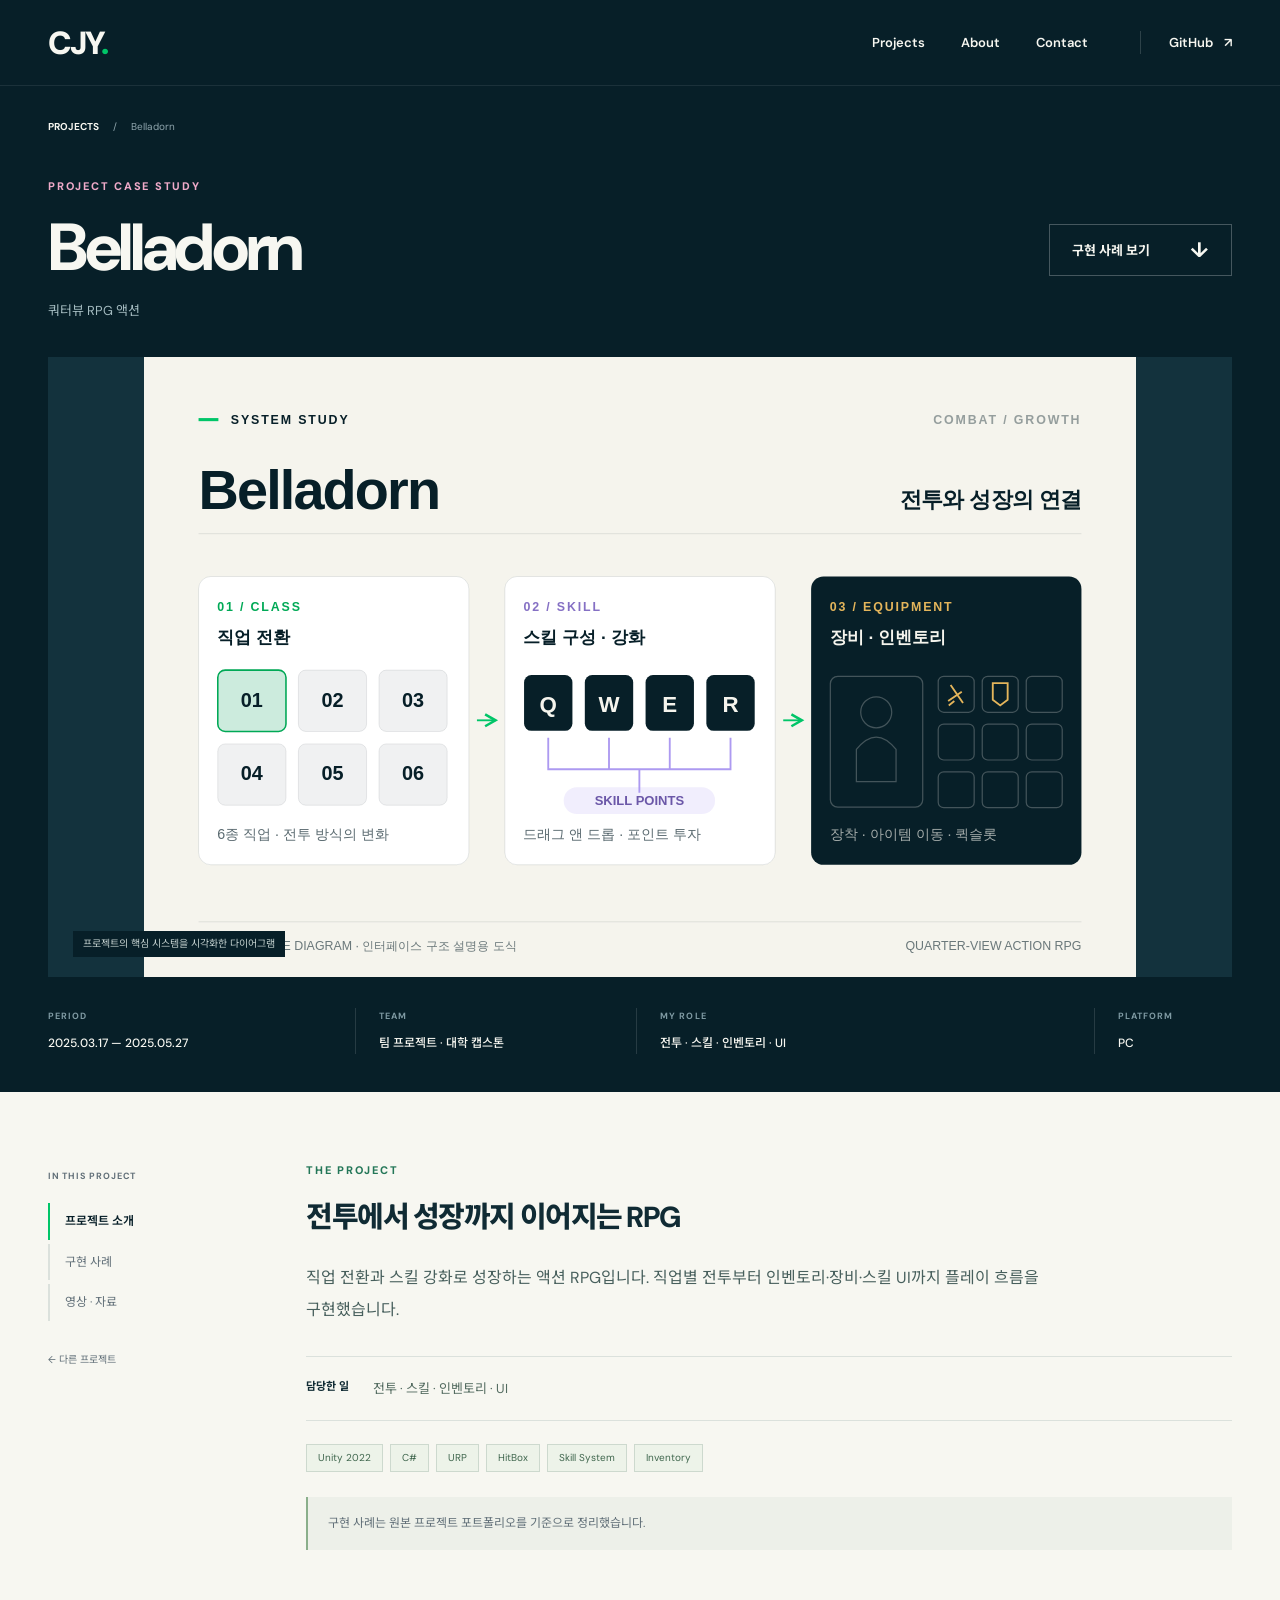
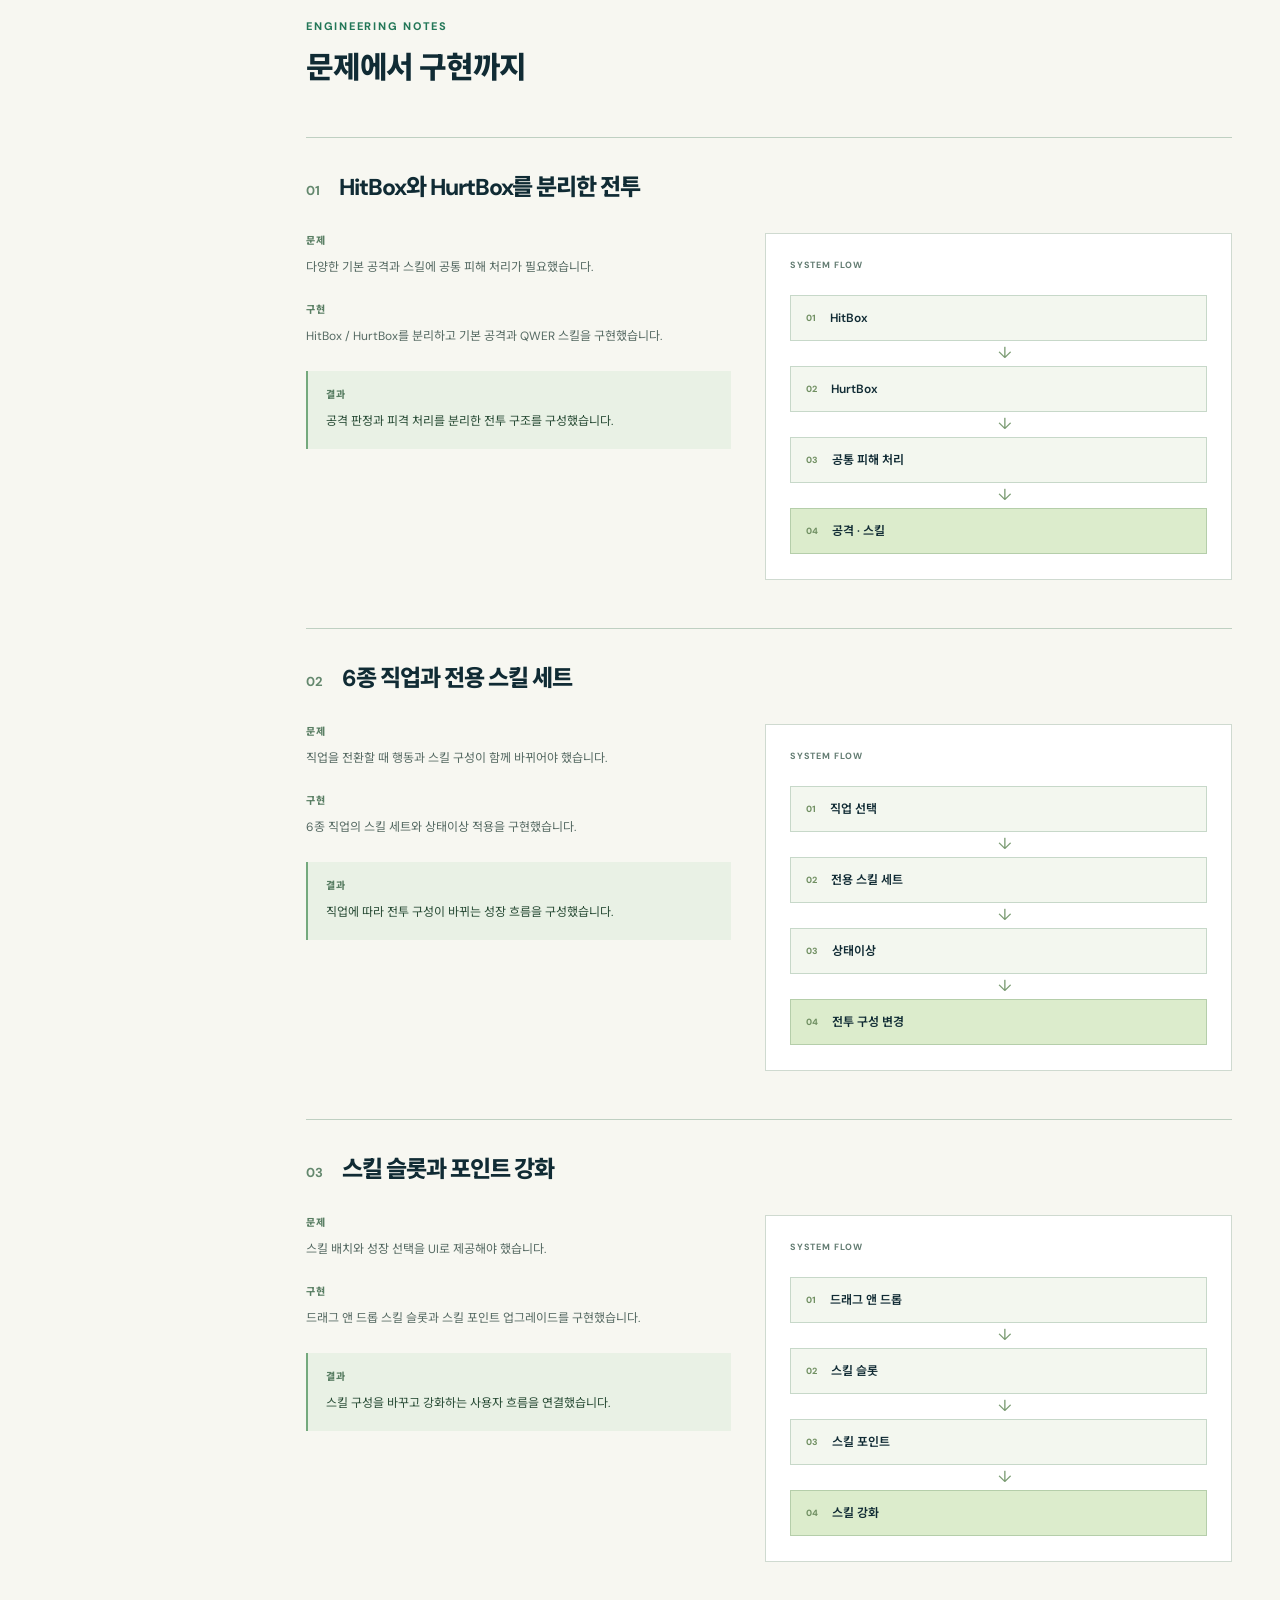
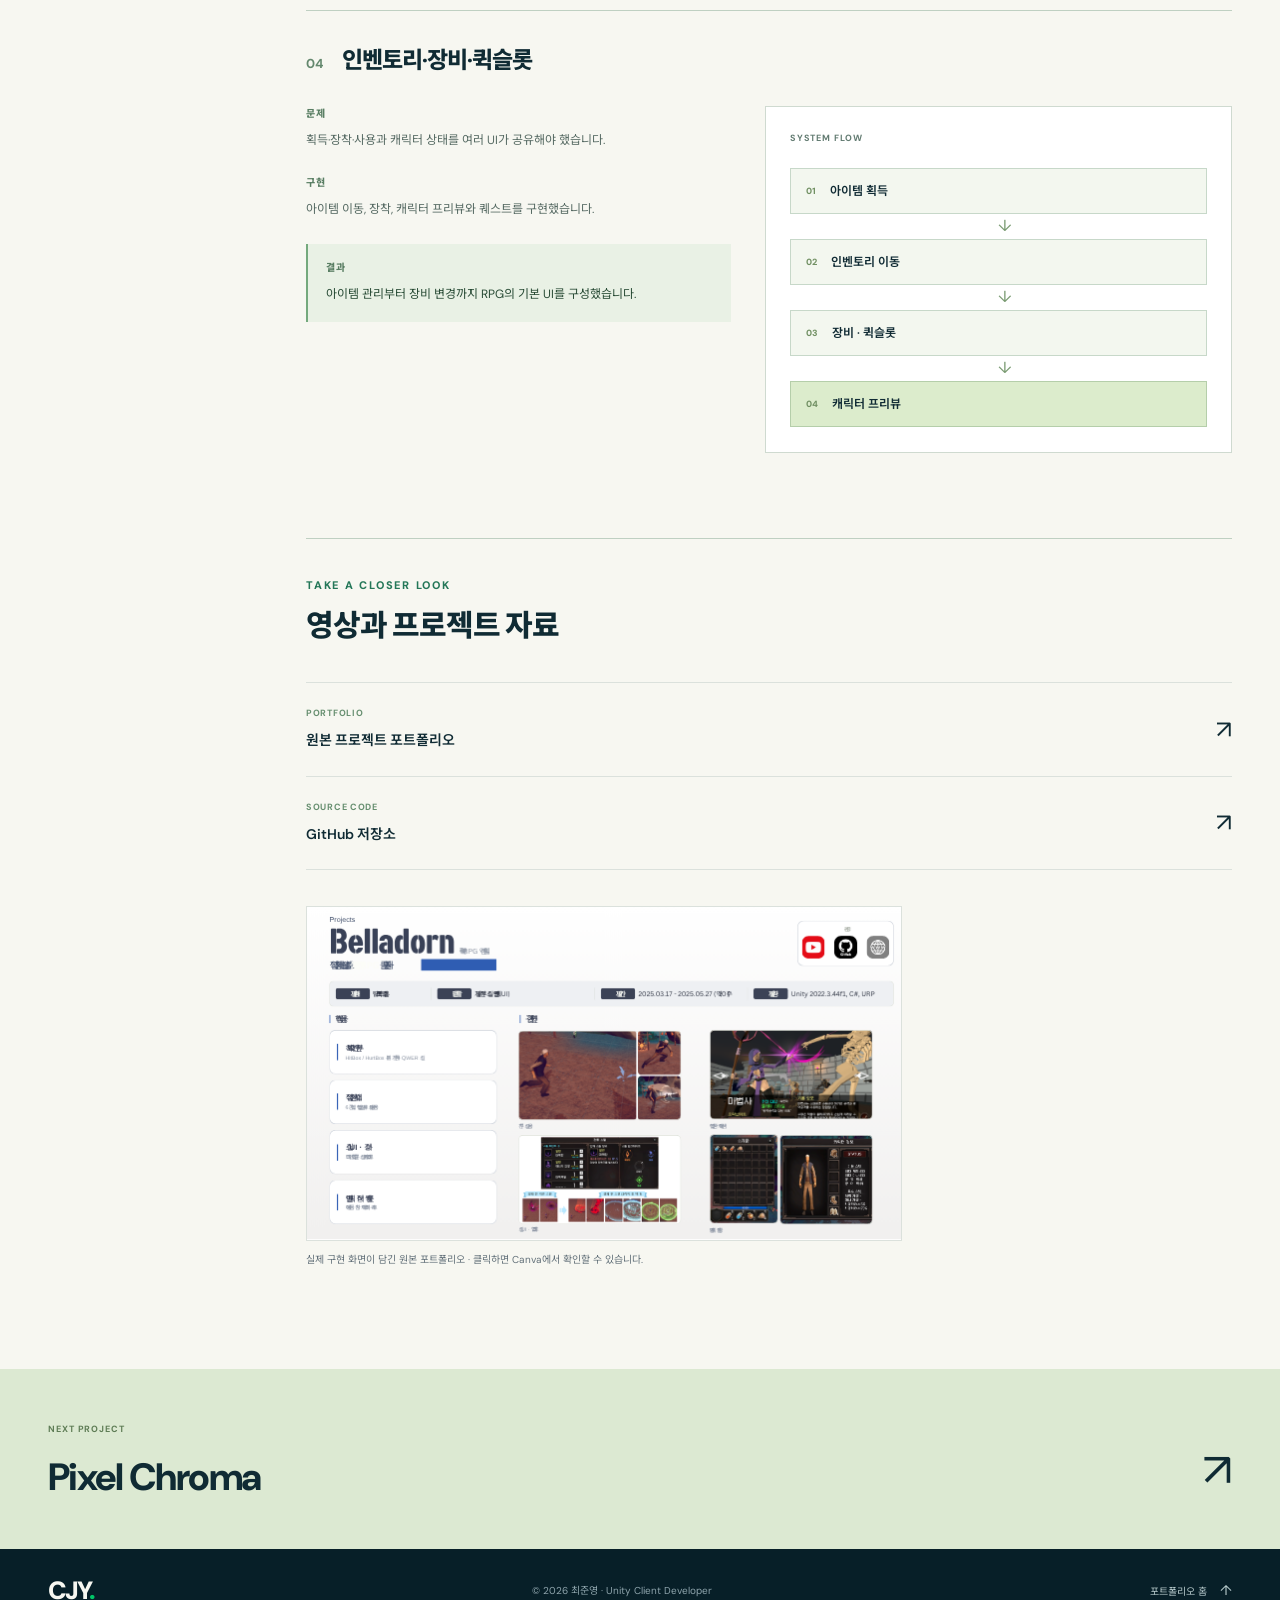
==== commit 87fcf0a2: "공개 레포 기준으로 프로젝트 자료 링크 정리 - 소스 코드 링크의 '접근 권한이 필요할 수 있습니다' 안내 제거 (Pixel Chroma · 우당탕 방범대 · Last Ember)" ====
--- a/projects/belladorn.html
+++ b/projects/belladorn.html
@@ -1,3 +1,3 @@
 <!doctype html>
 <html lang="ko"><head><meta charset="utf-8"><meta name="viewport" content="width=device-width, initial-scale=1"><meta name="theme-color" content="#071f28"><meta name="description" content="직업 전환과 스킬 강화로 성장하는 액션 RPG입니다. 직업별 전투부터 인벤토리·장비·스킬 UI까지 플레이 흐름을 구현했습니다."><title>Belladorn · 최준영</title><link rel="icon" type="image/svg+xml" href="../assets/favicon.svg"><link rel="preconnect" href="https://fonts.googleapis.com"><link rel="preconnect" href="https://fonts.gstatic.com" crossorigin><link href="https://fonts.googleapis.com/css2?family=DM+Sans:wght@400;500;600;700;800;900&family=Noto+Sans+KR:wght@400;500;600;700;800;900&display=swap" rel="stylesheet"><link rel="stylesheet" href="../project-detail.css?v=20261012"><script src="../project-detail.js?v=20261012" defer></script></head><body id="top" class="detail-page" style="--project-accent:#efaac9"><a class="skip-link" href="#main">본문으로 바로가기</a><header class="site-header"><div class="shell header-inner"><a class="brand" href="../index.html" aria-label="최준영 포트폴리오 홈">CJY<span>.</span></a><button class="menu-toggle" aria-label="메뉴 열기" aria-expanded="false" aria-controls="site-nav"><span></span><span></span></button><nav id="site-nav" aria-label="주 메뉴"><a href="../index.html#projects">Projects</a><a href="../index.html#about">About</a><a href="../index.html#contact">Contact</a><a class="nav-external" href="https://github.com/chlwnsdud2025" target="_blank" rel="noopener noreferrer">GitHub <span aria-hidden="true">↗</span></a></nav></div></header><main id="main"><section class="detail-hero"><div class="shell"><div class="breadcrumb"><a href="../index.html#projects">PROJECTS</a><span>/</span><span>Belladorn</span></div><div class="detail-hero-heading"><div><p class="eyebrow">PROJECT CASE STUDY</p><h1>Belladorn</h1><p>쿼터뷰 RPG 액션</p></div><a class="button button-outline" href="#implementation">구현 사례 보기 <span aria-hidden="true">↓</span></a></div><figure class="detail-system-poster"><img src="../media/projects/belladorn/poster.svg" alt="Belladorn 구현 구조 다이어그램" width="1600" height="1000"><figcaption>프로젝트의 핵심 시스템을 시각화한 다이어그램</figcaption></figure><div class="project-facts"><div><span>PERIOD</span><strong>2025.03.17 — 2025.05.27</strong></div><div><span>TEAM</span><strong>팀 프로젝트 · 대학 캡스톤</strong></div><div><span>MY ROLE</span><strong>전투 · 스킬 · 인벤토리 · UI</strong></div><div><span>PLATFORM</span><strong>PC</strong></div></div></div></section>
-<div class="shell detail-layout"><aside class="detail-toc"><span>IN THIS PROJECT</span><nav aria-label="프로젝트 목차"><a href="#overview">프로젝트 소개</a><a href="#implementation">구현 사례</a><a href="#resources">영상 · 자료</a></nav><a class="toc-home" href="../index.html#projects">← 다른 프로젝트</a></aside><div class="detail-body"><section class="overview" id="overview"><p class="eyebrow">THE PROJECT</p><h2>전투에서 성장까지 이어지는 RPG</h2><p class="overview-lead">직업 전환과 스킬 강화로 성장하는 액션 RPG입니다. 직업별 전투부터 인벤토리·장비·스킬 UI까지 플레이 흐름을 구현했습니다.</p><div class="overview-role"><span>담당한 일</span><p>전투 · 스킬 · 인벤토리 · UI</p></div><div class="tags"><span>Unity 2022</span><span>C#</span><span>URP</span><span>HitBox</span><span>Skill System</span><span>Inventory</span></div><p class="status-note">구현 사례는 원본 프로젝트 포트폴리오를 기준으로 정리했습니다.</p></section><section id="implementation" class="implementation"><div class="detail-section-title"><p class="eyebrow">ENGINEERING NOTES</p><h2>문제에서 구현까지</h2></div><article class="case-study" id="case-1"><div class="case-heading"><span class="case-number">01</span><h3>HitBox와 HurtBox를 분리한 전투</h3></div><div class="case-grid"><div class="case-copy"><div><span class="small-heading">문제</span><p>다양한 기본 공격과 스킬에 공통 피해 처리가 필요했습니다.</p></div><div><span class="small-heading">구현</span><p>HitBox / HurtBox를 분리하고 기본 공격과 QWER 스킬을 구현했습니다.</p></div><div class="case-result"><span class="small-heading">결과</span><p>공격 판정과 피격 처리를 분리한 전투 구조를 구성했습니다.</p></div></div><div class="case-visual"><div class="flow-diagram"><span class="diagram-label">SYSTEM FLOW</span><ol><li><span>01</span><strong>HitBox</strong></li><li><span>02</span><strong>HurtBox</strong></li><li><span>03</span><strong>공통 피해 처리</strong></li><li><span>04</span><strong>공격 · 스킬</strong></li></ol></div></div></div></article><article class="case-study" id="case-2"><div class="case-heading"><span class="case-number">02</span><h3>6종 직업과 전용 스킬 세트</h3></div><div class="case-grid"><div class="case-copy"><div><span class="small-heading">문제</span><p>직업을 전환할 때 행동과 스킬 구성이 함께 바뀌어야 했습니다.</p></div><div><span class="small-heading">구현</span><p>6종 직업의 스킬 세트와 상태이상 적용을 구현했습니다.</p></div><div class="case-result"><span class="small-heading">결과</span><p>직업에 따라 전투 구성이 바뀌는 성장 흐름을 구성했습니다.</p></div></div><div class="case-visual"><div class="flow-diagram"><span class="diagram-label">SYSTEM FLOW</span><ol><li><span>01</span><strong>직업 선택</strong></li><li><span>02</span><strong>전용 스킬 세트</strong></li><li><span>03</span><strong>상태이상</strong></li><li><span>04</span><strong>전투 구성 변경</strong></li></ol></div></div></div></article><article class="case-study" id="case-3"><div class="case-heading"><span class="case-number">03</span><h3>스킬 슬롯과 포인트 강화</h3></div><div class="case-grid"><div class="case-copy"><div><span class="small-heading">문제</span><p>스킬 배치와 성장 선택을 UI로 제공해야 했습니다.</p></div><div><span class="small-heading">구현</span><p>드래그 앤 드롭 스킬 슬롯과 스킬 포인트 업그레이드를 구현했습니다.</p></div><div class="case-result"><span class="small-heading">결과</span><p>스킬 구성을 바꾸고 강화하는 사용자 흐름을 연결했습니다.</p></div></div><div class="case-visual"><div class="flow-diagram"><span class="diagram-label">SYSTEM FLOW</span><ol><li><span>01</span><strong>드래그 앤 드롭</strong></li><li><span>02</span><strong>스킬 슬롯</strong></li><li><span>03</span><strong>스킬 포인트</strong></li><li><span>04</span><strong>스킬 강화</strong></li></ol></div></div></div></article><article class="case-study" id="case-4"><div class="case-heading"><span class="case-number">04</span><h3>인벤토리·장비·퀵슬롯</h3></div><div class="case-grid"><div class="case-copy"><div><span class="small-heading">문제</span><p>획득·장착·사용과 캐릭터 상태를 여러 UI가 공유해야 했습니다.</p></div><div><span class="small-heading">구현</span><p>아이템 이동, 장착, 캐릭터 프리뷰와 퀘스트를 구현했습니다.</p></div><div class="case-result"><span class="small-heading">결과</span><p>아이템 관리부터 장비 변경까지 RPG의 기본 UI를 구성했습니다.</p></div></div><div class="case-visual"><div class="flow-diagram"><span class="diagram-label">SYSTEM FLOW</span><ol><li><span>01</span><strong>아이템 획득</strong></li><li><span>02</span><strong>인벤토리 이동</strong></li><li><span>03</span><strong>장비 · 퀵슬롯</strong></li><li><span>04</span><strong>캐릭터 프리뷰</strong></li></ol></div></div></div></article></section><section class="resources" id="resources"><div class="detail-section-title"><p class="eyebrow">TAKE A CLOSER LOOK</p><h2>영상과 프로젝트 자료</h2></div><div class="resource-list"><a class="resource-link" href="https://www.canva.com/d/mzu8Fvwvj8IVG7d" target="_blank" rel="noopener noreferrer"><span><small>PORTFOLIO</small>원본 프로젝트 포트폴리오</span><b aria-hidden="true">↗</b></a></div><figure class="portfolio-original"><a href="https://www.canva.com/d/mzu8Fvwvj8IVG7d" target="_blank" rel="noopener noreferrer"><img src="../media/projects/belladorn/portfolio-page.png" alt="Belladorn 원본 포트폴리오의 실제 구현 화면과 설명" width="596" height="335" loading="lazy"></a><figcaption>실제 구현 화면이 담긴 원본 포트폴리오 · 클릭하면 Canva에서 확인할 수 있습니다.</figcaption></figure></section></div></div><a class="next-project" href="pixel-chroma.html"><div class="shell"><span>NEXT PROJECT</span><h2>Pixel Chroma</h2><span class="next-arrow" aria-hidden="true">↗</span></div></a></main><footer class="footer"><div class="shell footer-inner"><a class="brand" href="../index.html">CJY<span>.</span></a><span>© 2026 최준영 · Unity Client Developer</span><a href="../index.html">포트폴리오 홈 <span aria-hidden="true">↑</span></a></div></footer></body></html>+<div class="shell detail-layout"><aside class="detail-toc"><span>IN THIS PROJECT</span><nav aria-label="프로젝트 목차"><a href="#overview">프로젝트 소개</a><a href="#implementation">구현 사례</a><a href="#resources">영상 · 자료</a></nav><a class="toc-home" href="../index.html#projects">← 다른 프로젝트</a></aside><div class="detail-body"><section class="overview" id="overview"><p class="eyebrow">THE PROJECT</p><h2>전투에서 성장까지 이어지는 RPG</h2><p class="overview-lead">직업 전환과 스킬 강화로 성장하는 액션 RPG입니다. 직업별 전투부터 인벤토리·장비·스킬 UI까지 플레이 흐름을 구현했습니다.</p><div class="overview-role"><span>담당한 일</span><p>전투 · 스킬 · 인벤토리 · UI</p></div><div class="tags"><span>Unity 2022</span><span>C#</span><span>URP</span><span>HitBox</span><span>Skill System</span><span>Inventory</span></div><p class="status-note">구현 사례는 원본 프로젝트 포트폴리오를 기준으로 정리했습니다.</p></section><section id="implementation" class="implementation"><div class="detail-section-title"><p class="eyebrow">ENGINEERING NOTES</p><h2>문제에서 구현까지</h2></div><article class="case-study" id="case-1"><div class="case-heading"><span class="case-number">01</span><h3>HitBox와 HurtBox를 분리한 전투</h3></div><div class="case-grid"><div class="case-copy"><div><span class="small-heading">문제</span><p>다양한 기본 공격과 스킬에 공통 피해 처리가 필요했습니다.</p></div><div><span class="small-heading">구현</span><p>HitBox / HurtBox를 분리하고 기본 공격과 QWER 스킬을 구현했습니다.</p></div><div class="case-result"><span class="small-heading">결과</span><p>공격 판정과 피격 처리를 분리한 전투 구조를 구성했습니다.</p></div></div><div class="case-visual"><div class="flow-diagram"><span class="diagram-label">SYSTEM FLOW</span><ol><li><span>01</span><strong>HitBox</strong></li><li><span>02</span><strong>HurtBox</strong></li><li><span>03</span><strong>공통 피해 처리</strong></li><li><span>04</span><strong>공격 · 스킬</strong></li></ol></div></div></div></article><article class="case-study" id="case-2"><div class="case-heading"><span class="case-number">02</span><h3>6종 직업과 전용 스킬 세트</h3></div><div class="case-grid"><div class="case-copy"><div><span class="small-heading">문제</span><p>직업을 전환할 때 행동과 스킬 구성이 함께 바뀌어야 했습니다.</p></div><div><span class="small-heading">구현</span><p>6종 직업의 스킬 세트와 상태이상 적용을 구현했습니다.</p></div><div class="case-result"><span class="small-heading">결과</span><p>직업에 따라 전투 구성이 바뀌는 성장 흐름을 구성했습니다.</p></div></div><div class="case-visual"><div class="flow-diagram"><span class="diagram-label">SYSTEM FLOW</span><ol><li><span>01</span><strong>직업 선택</strong></li><li><span>02</span><strong>전용 스킬 세트</strong></li><li><span>03</span><strong>상태이상</strong></li><li><span>04</span><strong>전투 구성 변경</strong></li></ol></div></div></div></article><article class="case-study" id="case-3"><div class="case-heading"><span class="case-number">03</span><h3>스킬 슬롯과 포인트 강화</h3></div><div class="case-grid"><div class="case-copy"><div><span class="small-heading">문제</span><p>스킬 배치와 성장 선택을 UI로 제공해야 했습니다.</p></div><div><span class="small-heading">구현</span><p>드래그 앤 드롭 스킬 슬롯과 스킬 포인트 업그레이드를 구현했습니다.</p></div><div class="case-result"><span class="small-heading">결과</span><p>스킬 구성을 바꾸고 강화하는 사용자 흐름을 연결했습니다.</p></div></div><div class="case-visual"><div class="flow-diagram"><span class="diagram-label">SYSTEM FLOW</span><ol><li><span>01</span><strong>드래그 앤 드롭</strong></li><li><span>02</span><strong>스킬 슬롯</strong></li><li><span>03</span><strong>스킬 포인트</strong></li><li><span>04</span><strong>스킬 강화</strong></li></ol></div></div></div></article><article class="case-study" id="case-4"><div class="case-heading"><span class="case-number">04</span><h3>인벤토리·장비·퀵슬롯</h3></div><div class="case-grid"><div class="case-copy"><div><span class="small-heading">문제</span><p>획득·장착·사용과 캐릭터 상태를 여러 UI가 공유해야 했습니다.</p></div><div><span class="small-heading">구현</span><p>아이템 이동, 장착, 캐릭터 프리뷰와 퀘스트를 구현했습니다.</p></div><div class="case-result"><span class="small-heading">결과</span><p>아이템 관리부터 장비 변경까지 RPG의 기본 UI를 구성했습니다.</p></div></div><div class="case-visual"><div class="flow-diagram"><span class="diagram-label">SYSTEM FLOW</span><ol><li><span>01</span><strong>아이템 획득</strong></li><li><span>02</span><strong>인벤토리 이동</strong></li><li><span>03</span><strong>장비 · 퀵슬롯</strong></li><li><span>04</span><strong>캐릭터 프리뷰</strong></li></ol></div></div></div></article></section><section class="resources" id="resources"><div class="detail-section-title"><p class="eyebrow">TAKE A CLOSER LOOK</p><h2>영상과 프로젝트 자료</h2></div><div class="resource-list"><a class="resource-link" href="https://www.canva.com/d/mzu8Fvwvj8IVG7d" target="_blank" rel="noopener noreferrer"><span><small>PORTFOLIO</small>원본 프로젝트 포트폴리오</span><b aria-hidden="true">↗</b></a><a class="resource-link" href="https://github.com/chlwnsdud2025/Capstone-project-Portfolio" target="_blank" rel="noopener noreferrer"><span><small>SOURCE CODE</small>GitHub 저장소</span><b aria-hidden="true">↗</b></a></div><figure class="portfolio-original"><a href="https://www.canva.com/d/mzu8Fvwvj8IVG7d" target="_blank" rel="noopener noreferrer"><img src="../media/projects/belladorn/portfolio-page.png" alt="Belladorn 원본 포트폴리오의 실제 구현 화면과 설명" width="596" height="335" loading="lazy"></a><figcaption>실제 구현 화면이 담긴 원본 포트폴리오 · 클릭하면 Canva에서 확인할 수 있습니다.</figcaption></figure></section></div></div><a class="next-project" href="pixel-chroma.html"><div class="shell"><span>NEXT PROJECT</span><h2>Pixel Chroma</h2><span class="next-arrow" aria-hidden="true">↗</span></div></a></main><footer class="footer"><div class="shell footer-inner"><a class="brand" href="../index.html">CJY<span>.</span></a><span>© 2026 최준영 · Unity Client Developer</span><a href="../index.html">포트폴리오 홈 <span aria-hidden="true">↑</span></a></div></footer></body></html>
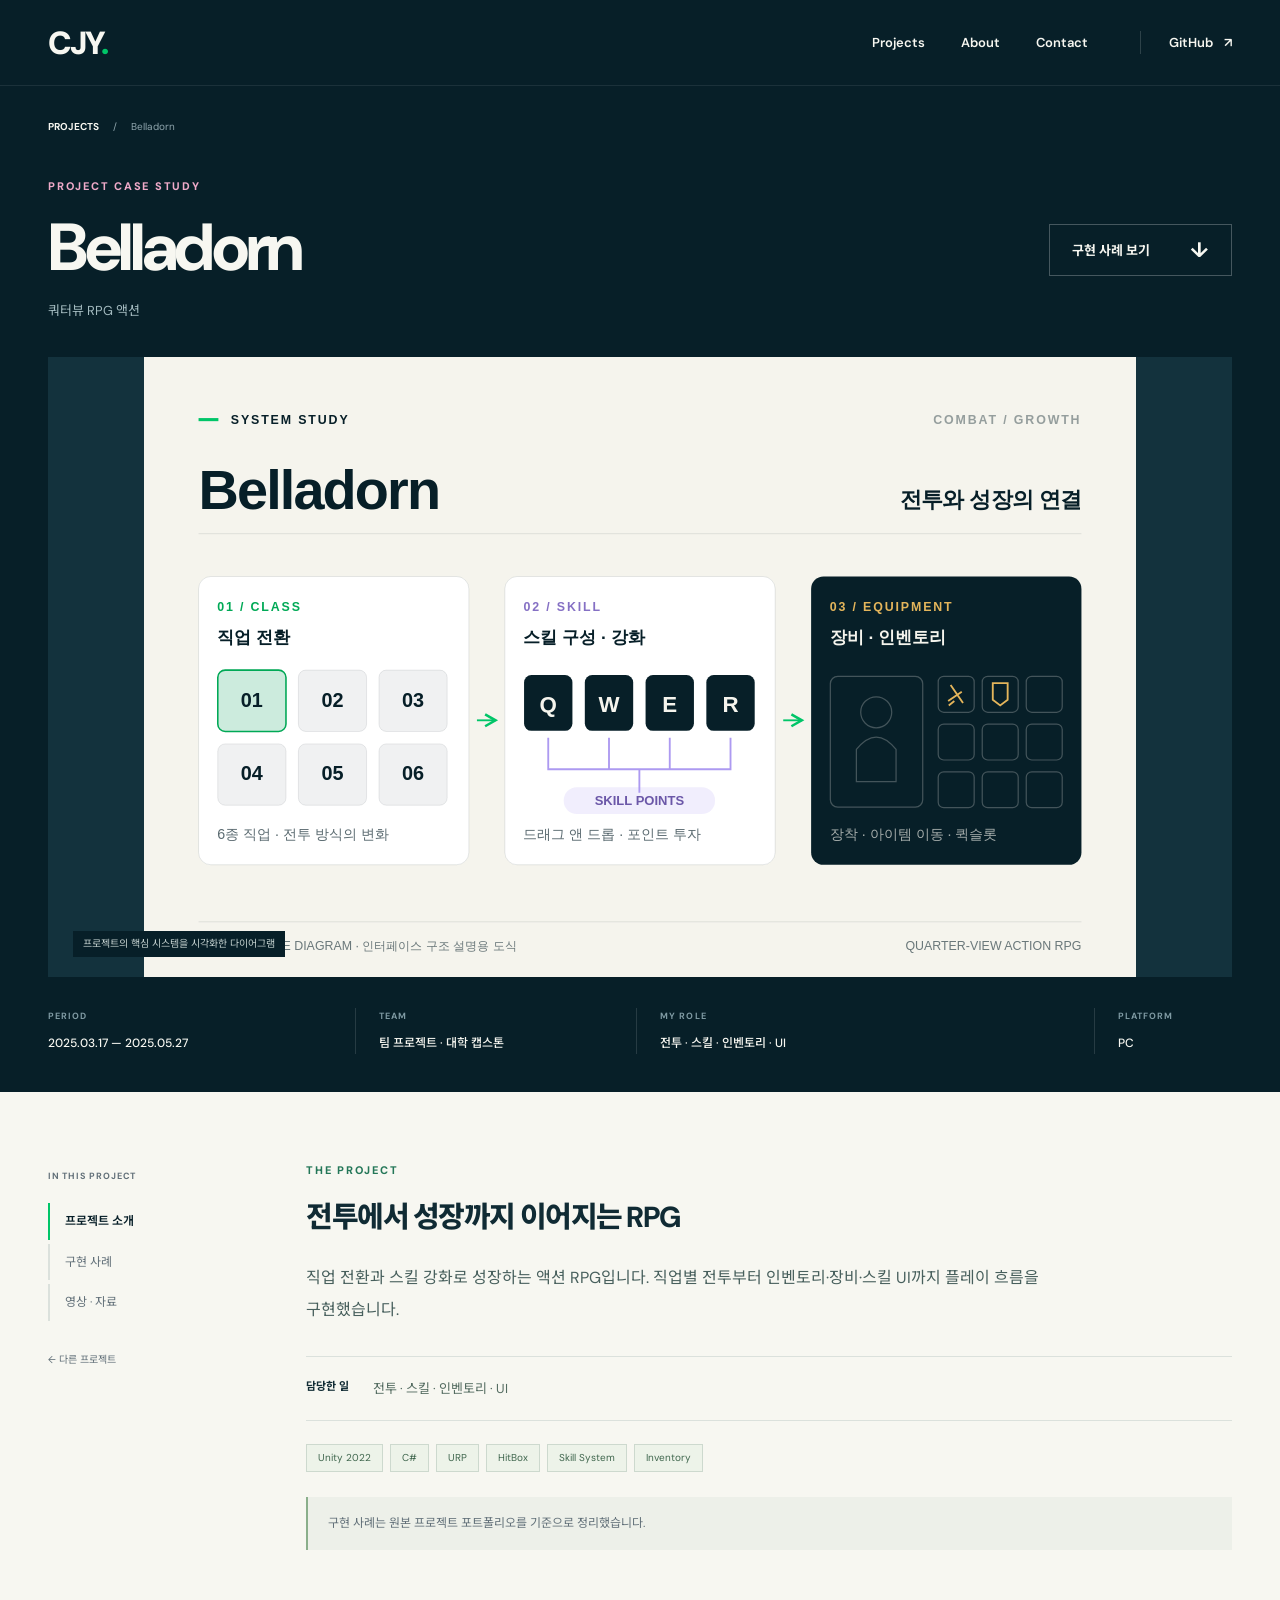
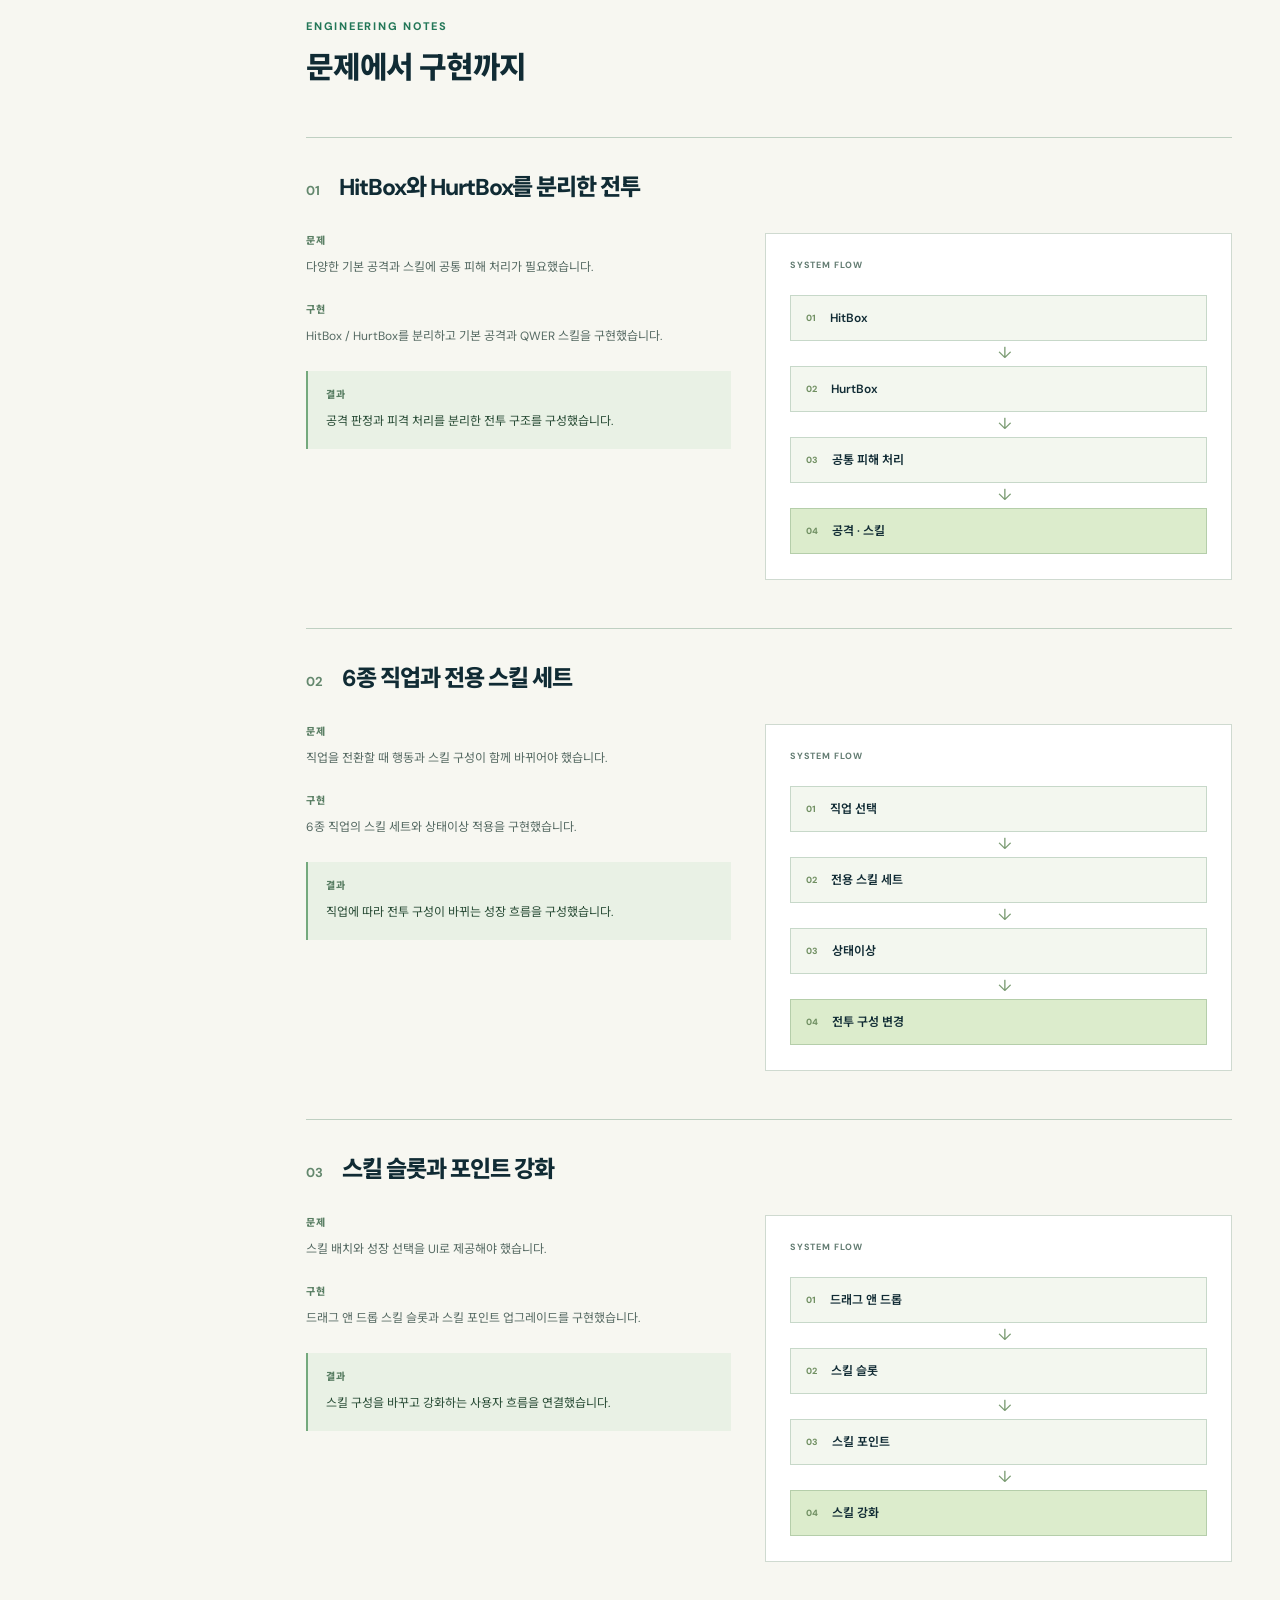
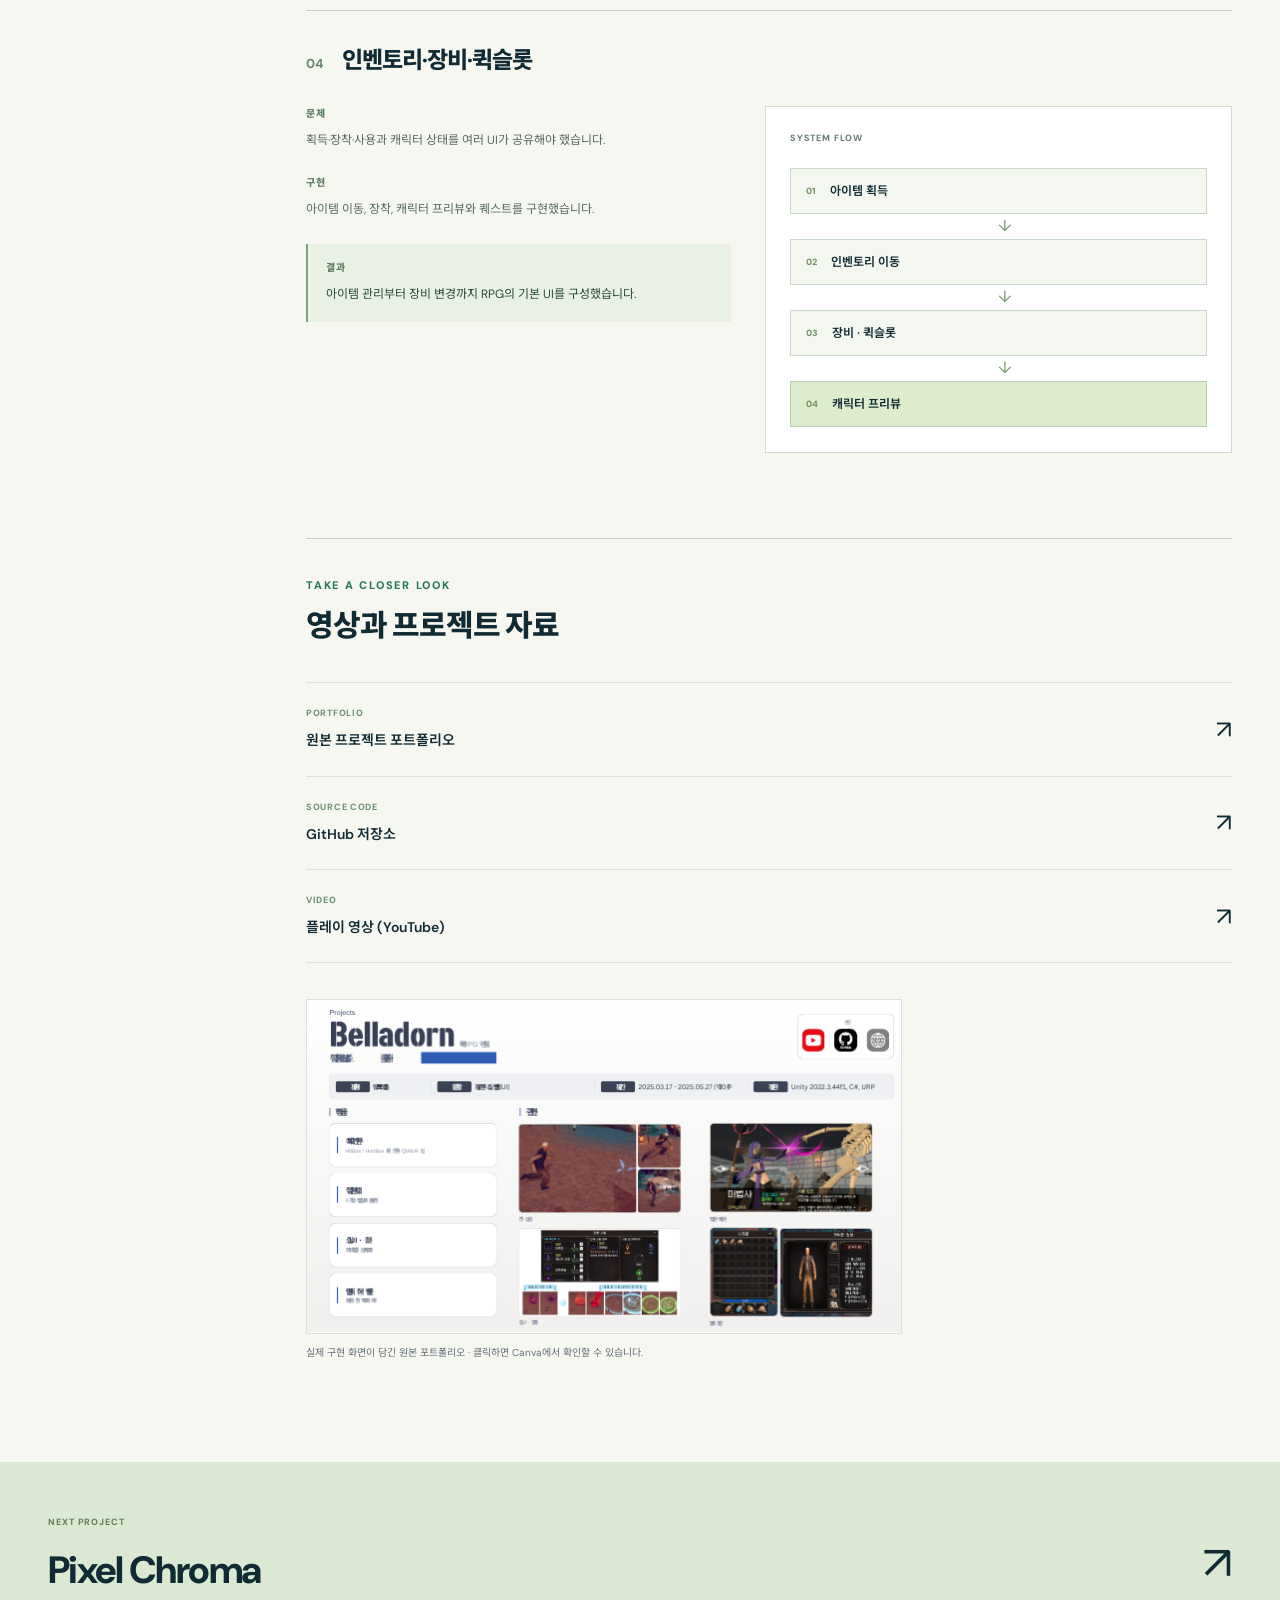
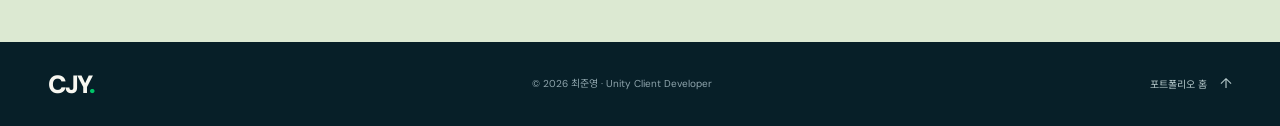
==== commit f2f0ff87: "프로젝트 페이지에 YouTube 영상 링크 추가 (Pixel Chroma · 우당탕 방범대 · Winter Stove · Belladorn)" ====
--- a/projects/belladorn.html
+++ b/projects/belladorn.html
@@ -1,3 +1,3 @@
 <!doctype html>
 <html lang="ko"><head><meta charset="utf-8"><meta name="viewport" content="width=device-width, initial-scale=1"><meta name="theme-color" content="#071f28"><meta name="description" content="직업 전환과 스킬 강화로 성장하는 액션 RPG입니다. 직업별 전투부터 인벤토리·장비·스킬 UI까지 플레이 흐름을 구현했습니다."><title>Belladorn · 최준영</title><link rel="icon" type="image/svg+xml" href="../assets/favicon.svg"><link rel="preconnect" href="https://fonts.googleapis.com"><link rel="preconnect" href="https://fonts.gstatic.com" crossorigin><link href="https://fonts.googleapis.com/css2?family=DM+Sans:wght@400;500;600;700;800;900&family=Noto+Sans+KR:wght@400;500;600;700;800;900&display=swap" rel="stylesheet"><link rel="stylesheet" href="../project-detail.css?v=20261012"><script src="../project-detail.js?v=20261012" defer></script></head><body id="top" class="detail-page" style="--project-accent:#efaac9"><a class="skip-link" href="#main">본문으로 바로가기</a><header class="site-header"><div class="shell header-inner"><a class="brand" href="../index.html" aria-label="최준영 포트폴리오 홈">CJY<span>.</span></a><button class="menu-toggle" aria-label="메뉴 열기" aria-expanded="false" aria-controls="site-nav"><span></span><span></span></button><nav id="site-nav" aria-label="주 메뉴"><a href="../index.html#projects">Projects</a><a href="../index.html#about">About</a><a href="../index.html#contact">Contact</a><a class="nav-external" href="https://github.com/chlwnsdud2025" target="_blank" rel="noopener noreferrer">GitHub <span aria-hidden="true">↗</span></a></nav></div></header><main id="main"><section class="detail-hero"><div class="shell"><div class="breadcrumb"><a href="../index.html#projects">PROJECTS</a><span>/</span><span>Belladorn</span></div><div class="detail-hero-heading"><div><p class="eyebrow">PROJECT CASE STUDY</p><h1>Belladorn</h1><p>쿼터뷰 RPG 액션</p></div><a class="button button-outline" href="#implementation">구현 사례 보기 <span aria-hidden="true">↓</span></a></div><figure class="detail-system-poster"><img src="../media/projects/belladorn/poster.svg" alt="Belladorn 구현 구조 다이어그램" width="1600" height="1000"><figcaption>프로젝트의 핵심 시스템을 시각화한 다이어그램</figcaption></figure><div class="project-facts"><div><span>PERIOD</span><strong>2025.03.17 — 2025.05.27</strong></div><div><span>TEAM</span><strong>팀 프로젝트 · 대학 캡스톤</strong></div><div><span>MY ROLE</span><strong>전투 · 스킬 · 인벤토리 · UI</strong></div><div><span>PLATFORM</span><strong>PC</strong></div></div></div></section>
-<div class="shell detail-layout"><aside class="detail-toc"><span>IN THIS PROJECT</span><nav aria-label="프로젝트 목차"><a href="#overview">프로젝트 소개</a><a href="#implementation">구현 사례</a><a href="#resources">영상 · 자료</a></nav><a class="toc-home" href="../index.html#projects">← 다른 프로젝트</a></aside><div class="detail-body"><section class="overview" id="overview"><p class="eyebrow">THE PROJECT</p><h2>전투에서 성장까지 이어지는 RPG</h2><p class="overview-lead">직업 전환과 스킬 강화로 성장하는 액션 RPG입니다. 직업별 전투부터 인벤토리·장비·스킬 UI까지 플레이 흐름을 구현했습니다.</p><div class="overview-role"><span>담당한 일</span><p>전투 · 스킬 · 인벤토리 · UI</p></div><div class="tags"><span>Unity 2022</span><span>C#</span><span>URP</span><span>HitBox</span><span>Skill System</span><span>Inventory</span></div><p class="status-note">구현 사례는 원본 프로젝트 포트폴리오를 기준으로 정리했습니다.</p></section><section id="implementation" class="implementation"><div class="detail-section-title"><p class="eyebrow">ENGINEERING NOTES</p><h2>문제에서 구현까지</h2></div><article class="case-study" id="case-1"><div class="case-heading"><span class="case-number">01</span><h3>HitBox와 HurtBox를 분리한 전투</h3></div><div class="case-grid"><div class="case-copy"><div><span class="small-heading">문제</span><p>다양한 기본 공격과 스킬에 공통 피해 처리가 필요했습니다.</p></div><div><span class="small-heading">구현</span><p>HitBox / HurtBox를 분리하고 기본 공격과 QWER 스킬을 구현했습니다.</p></div><div class="case-result"><span class="small-heading">결과</span><p>공격 판정과 피격 처리를 분리한 전투 구조를 구성했습니다.</p></div></div><div class="case-visual"><div class="flow-diagram"><span class="diagram-label">SYSTEM FLOW</span><ol><li><span>01</span><strong>HitBox</strong></li><li><span>02</span><strong>HurtBox</strong></li><li><span>03</span><strong>공통 피해 처리</strong></li><li><span>04</span><strong>공격 · 스킬</strong></li></ol></div></div></div></article><article class="case-study" id="case-2"><div class="case-heading"><span class="case-number">02</span><h3>6종 직업과 전용 스킬 세트</h3></div><div class="case-grid"><div class="case-copy"><div><span class="small-heading">문제</span><p>직업을 전환할 때 행동과 스킬 구성이 함께 바뀌어야 했습니다.</p></div><div><span class="small-heading">구현</span><p>6종 직업의 스킬 세트와 상태이상 적용을 구현했습니다.</p></div><div class="case-result"><span class="small-heading">결과</span><p>직업에 따라 전투 구성이 바뀌는 성장 흐름을 구성했습니다.</p></div></div><div class="case-visual"><div class="flow-diagram"><span class="diagram-label">SYSTEM FLOW</span><ol><li><span>01</span><strong>직업 선택</strong></li><li><span>02</span><strong>전용 스킬 세트</strong></li><li><span>03</span><strong>상태이상</strong></li><li><span>04</span><strong>전투 구성 변경</strong></li></ol></div></div></div></article><article class="case-study" id="case-3"><div class="case-heading"><span class="case-number">03</span><h3>스킬 슬롯과 포인트 강화</h3></div><div class="case-grid"><div class="case-copy"><div><span class="small-heading">문제</span><p>스킬 배치와 성장 선택을 UI로 제공해야 했습니다.</p></div><div><span class="small-heading">구현</span><p>드래그 앤 드롭 스킬 슬롯과 스킬 포인트 업그레이드를 구현했습니다.</p></div><div class="case-result"><span class="small-heading">결과</span><p>스킬 구성을 바꾸고 강화하는 사용자 흐름을 연결했습니다.</p></div></div><div class="case-visual"><div class="flow-diagram"><span class="diagram-label">SYSTEM FLOW</span><ol><li><span>01</span><strong>드래그 앤 드롭</strong></li><li><span>02</span><strong>스킬 슬롯</strong></li><li><span>03</span><strong>스킬 포인트</strong></li><li><span>04</span><strong>스킬 강화</strong></li></ol></div></div></div></article><article class="case-study" id="case-4"><div class="case-heading"><span class="case-number">04</span><h3>인벤토리·장비·퀵슬롯</h3></div><div class="case-grid"><div class="case-copy"><div><span class="small-heading">문제</span><p>획득·장착·사용과 캐릭터 상태를 여러 UI가 공유해야 했습니다.</p></div><div><span class="small-heading">구현</span><p>아이템 이동, 장착, 캐릭터 프리뷰와 퀘스트를 구현했습니다.</p></div><div class="case-result"><span class="small-heading">결과</span><p>아이템 관리부터 장비 변경까지 RPG의 기본 UI를 구성했습니다.</p></div></div><div class="case-visual"><div class="flow-diagram"><span class="diagram-label">SYSTEM FLOW</span><ol><li><span>01</span><strong>아이템 획득</strong></li><li><span>02</span><strong>인벤토리 이동</strong></li><li><span>03</span><strong>장비 · 퀵슬롯</strong></li><li><span>04</span><strong>캐릭터 프리뷰</strong></li></ol></div></div></div></article></section><section class="resources" id="resources"><div class="detail-section-title"><p class="eyebrow">TAKE A CLOSER LOOK</p><h2>영상과 프로젝트 자료</h2></div><div class="resource-list"><a class="resource-link" href="https://www.canva.com/d/mzu8Fvwvj8IVG7d" target="_blank" rel="noopener noreferrer"><span><small>PORTFOLIO</small>원본 프로젝트 포트폴리오</span><b aria-hidden="true">↗</b></a><a class="resource-link" href="https://github.com/chlwnsdud2025/Capstone-project-Portfolio" target="_blank" rel="noopener noreferrer"><span><small>SOURCE CODE</small>GitHub 저장소</span><b aria-hidden="true">↗</b></a></div><figure class="portfolio-original"><a href="https://www.canva.com/d/mzu8Fvwvj8IVG7d" target="_blank" rel="noopener noreferrer"><img src="../media/projects/belladorn/portfolio-page.png" alt="Belladorn 원본 포트폴리오의 실제 구현 화면과 설명" width="596" height="335" loading="lazy"></a><figcaption>실제 구현 화면이 담긴 원본 포트폴리오 · 클릭하면 Canva에서 확인할 수 있습니다.</figcaption></figure></section></div></div><a class="next-project" href="pixel-chroma.html"><div class="shell"><span>NEXT PROJECT</span><h2>Pixel Chroma</h2><span class="next-arrow" aria-hidden="true">↗</span></div></a></main><footer class="footer"><div class="shell footer-inner"><a class="brand" href="../index.html">CJY<span>.</span></a><span>© 2026 최준영 · Unity Client Developer</span><a href="../index.html">포트폴리오 홈 <span aria-hidden="true">↑</span></a></div></footer></body></html>+<div class="shell detail-layout"><aside class="detail-toc"><span>IN THIS PROJECT</span><nav aria-label="프로젝트 목차"><a href="#overview">프로젝트 소개</a><a href="#implementation">구현 사례</a><a href="#resources">영상 · 자료</a></nav><a class="toc-home" href="../index.html#projects">← 다른 프로젝트</a></aside><div class="detail-body"><section class="overview" id="overview"><p class="eyebrow">THE PROJECT</p><h2>전투에서 성장까지 이어지는 RPG</h2><p class="overview-lead">직업 전환과 스킬 강화로 성장하는 액션 RPG입니다. 직업별 전투부터 인벤토리·장비·스킬 UI까지 플레이 흐름을 구현했습니다.</p><div class="overview-role"><span>담당한 일</span><p>전투 · 스킬 · 인벤토리 · UI</p></div><div class="tags"><span>Unity 2022</span><span>C#</span><span>URP</span><span>HitBox</span><span>Skill System</span><span>Inventory</span></div><p class="status-note">구현 사례는 원본 프로젝트 포트폴리오를 기준으로 정리했습니다.</p></section><section id="implementation" class="implementation"><div class="detail-section-title"><p class="eyebrow">ENGINEERING NOTES</p><h2>문제에서 구현까지</h2></div><article class="case-study" id="case-1"><div class="case-heading"><span class="case-number">01</span><h3>HitBox와 HurtBox를 분리한 전투</h3></div><div class="case-grid"><div class="case-copy"><div><span class="small-heading">문제</span><p>다양한 기본 공격과 스킬에 공통 피해 처리가 필요했습니다.</p></div><div><span class="small-heading">구현</span><p>HitBox / HurtBox를 분리하고 기본 공격과 QWER 스킬을 구현했습니다.</p></div><div class="case-result"><span class="small-heading">결과</span><p>공격 판정과 피격 처리를 분리한 전투 구조를 구성했습니다.</p></div></div><div class="case-visual"><div class="flow-diagram"><span class="diagram-label">SYSTEM FLOW</span><ol><li><span>01</span><strong>HitBox</strong></li><li><span>02</span><strong>HurtBox</strong></li><li><span>03</span><strong>공통 피해 처리</strong></li><li><span>04</span><strong>공격 · 스킬</strong></li></ol></div></div></div></article><article class="case-study" id="case-2"><div class="case-heading"><span class="case-number">02</span><h3>6종 직업과 전용 스킬 세트</h3></div><div class="case-grid"><div class="case-copy"><div><span class="small-heading">문제</span><p>직업을 전환할 때 행동과 스킬 구성이 함께 바뀌어야 했습니다.</p></div><div><span class="small-heading">구현</span><p>6종 직업의 스킬 세트와 상태이상 적용을 구현했습니다.</p></div><div class="case-result"><span class="small-heading">결과</span><p>직업에 따라 전투 구성이 바뀌는 성장 흐름을 구성했습니다.</p></div></div><div class="case-visual"><div class="flow-diagram"><span class="diagram-label">SYSTEM FLOW</span><ol><li><span>01</span><strong>직업 선택</strong></li><li><span>02</span><strong>전용 스킬 세트</strong></li><li><span>03</span><strong>상태이상</strong></li><li><span>04</span><strong>전투 구성 변경</strong></li></ol></div></div></div></article><article class="case-study" id="case-3"><div class="case-heading"><span class="case-number">03</span><h3>스킬 슬롯과 포인트 강화</h3></div><div class="case-grid"><div class="case-copy"><div><span class="small-heading">문제</span><p>스킬 배치와 성장 선택을 UI로 제공해야 했습니다.</p></div><div><span class="small-heading">구현</span><p>드래그 앤 드롭 스킬 슬롯과 스킬 포인트 업그레이드를 구현했습니다.</p></div><div class="case-result"><span class="small-heading">결과</span><p>스킬 구성을 바꾸고 강화하는 사용자 흐름을 연결했습니다.</p></div></div><div class="case-visual"><div class="flow-diagram"><span class="diagram-label">SYSTEM FLOW</span><ol><li><span>01</span><strong>드래그 앤 드롭</strong></li><li><span>02</span><strong>스킬 슬롯</strong></li><li><span>03</span><strong>스킬 포인트</strong></li><li><span>04</span><strong>스킬 강화</strong></li></ol></div></div></div></article><article class="case-study" id="case-4"><div class="case-heading"><span class="case-number">04</span><h3>인벤토리·장비·퀵슬롯</h3></div><div class="case-grid"><div class="case-copy"><div><span class="small-heading">문제</span><p>획득·장착·사용과 캐릭터 상태를 여러 UI가 공유해야 했습니다.</p></div><div><span class="small-heading">구현</span><p>아이템 이동, 장착, 캐릭터 프리뷰와 퀘스트를 구현했습니다.</p></div><div class="case-result"><span class="small-heading">결과</span><p>아이템 관리부터 장비 변경까지 RPG의 기본 UI를 구성했습니다.</p></div></div><div class="case-visual"><div class="flow-diagram"><span class="diagram-label">SYSTEM FLOW</span><ol><li><span>01</span><strong>아이템 획득</strong></li><li><span>02</span><strong>인벤토리 이동</strong></li><li><span>03</span><strong>장비 · 퀵슬롯</strong></li><li><span>04</span><strong>캐릭터 프리뷰</strong></li></ol></div></div></div></article></section><section class="resources" id="resources"><div class="detail-section-title"><p class="eyebrow">TAKE A CLOSER LOOK</p><h2>영상과 프로젝트 자료</h2></div><div class="resource-list"><a class="resource-link" href="https://www.canva.com/d/mzu8Fvwvj8IVG7d" target="_blank" rel="noopener noreferrer"><span><small>PORTFOLIO</small>원본 프로젝트 포트폴리오</span><b aria-hidden="true">↗</b></a><a class="resource-link" href="https://github.com/chlwnsdud2025/Capstone-project-Portfolio" target="_blank" rel="noopener noreferrer"><span><small>SOURCE CODE</small>GitHub 저장소</span><b aria-hidden="true">↗</b></a><a class="resource-link" href="https://www.youtube.com/watch?v=UThz7KhKTDc" target="_blank" rel="noopener noreferrer"><span><small>VIDEO</small>플레이 영상 (YouTube)</span><b aria-hidden="true">↗</b></a></div><figure class="portfolio-original"><a href="https://www.canva.com/d/mzu8Fvwvj8IVG7d" target="_blank" rel="noopener noreferrer"><img src="../media/projects/belladorn/portfolio-page.png" alt="Belladorn 원본 포트폴리오의 실제 구현 화면과 설명" width="596" height="335" loading="lazy"></a><figcaption>실제 구현 화면이 담긴 원본 포트폴리오 · 클릭하면 Canva에서 확인할 수 있습니다.</figcaption></figure></section></div></div><a class="next-project" href="pixel-chroma.html"><div class="shell"><span>NEXT PROJECT</span><h2>Pixel Chroma</h2><span class="next-arrow" aria-hidden="true">↗</span></div></a></main><footer class="footer"><div class="shell footer-inner"><a class="brand" href="../index.html">CJY<span>.</span></a><span>© 2026 최준영 · Unity Client Developer</span><a href="../index.html">포트폴리오 홈 <span aria-hidden="true">↑</span></a></div></footer></body></html>
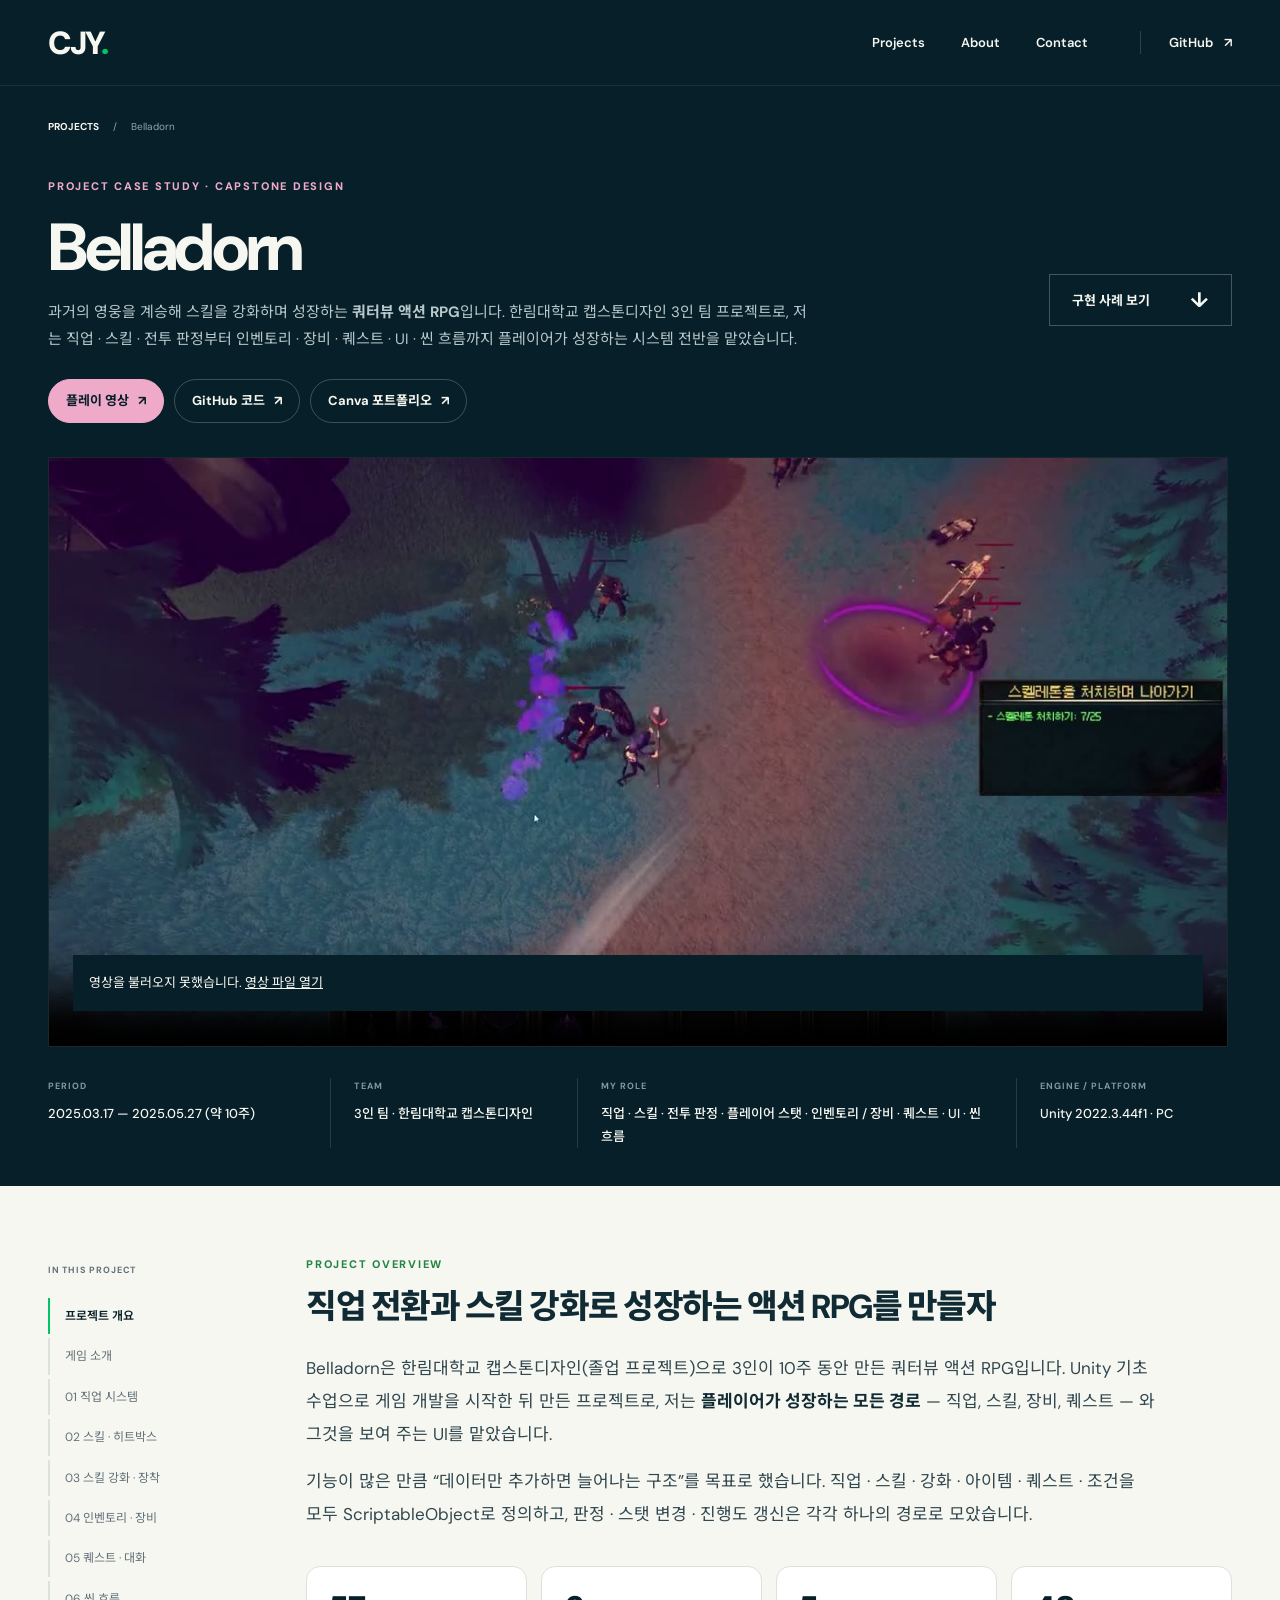
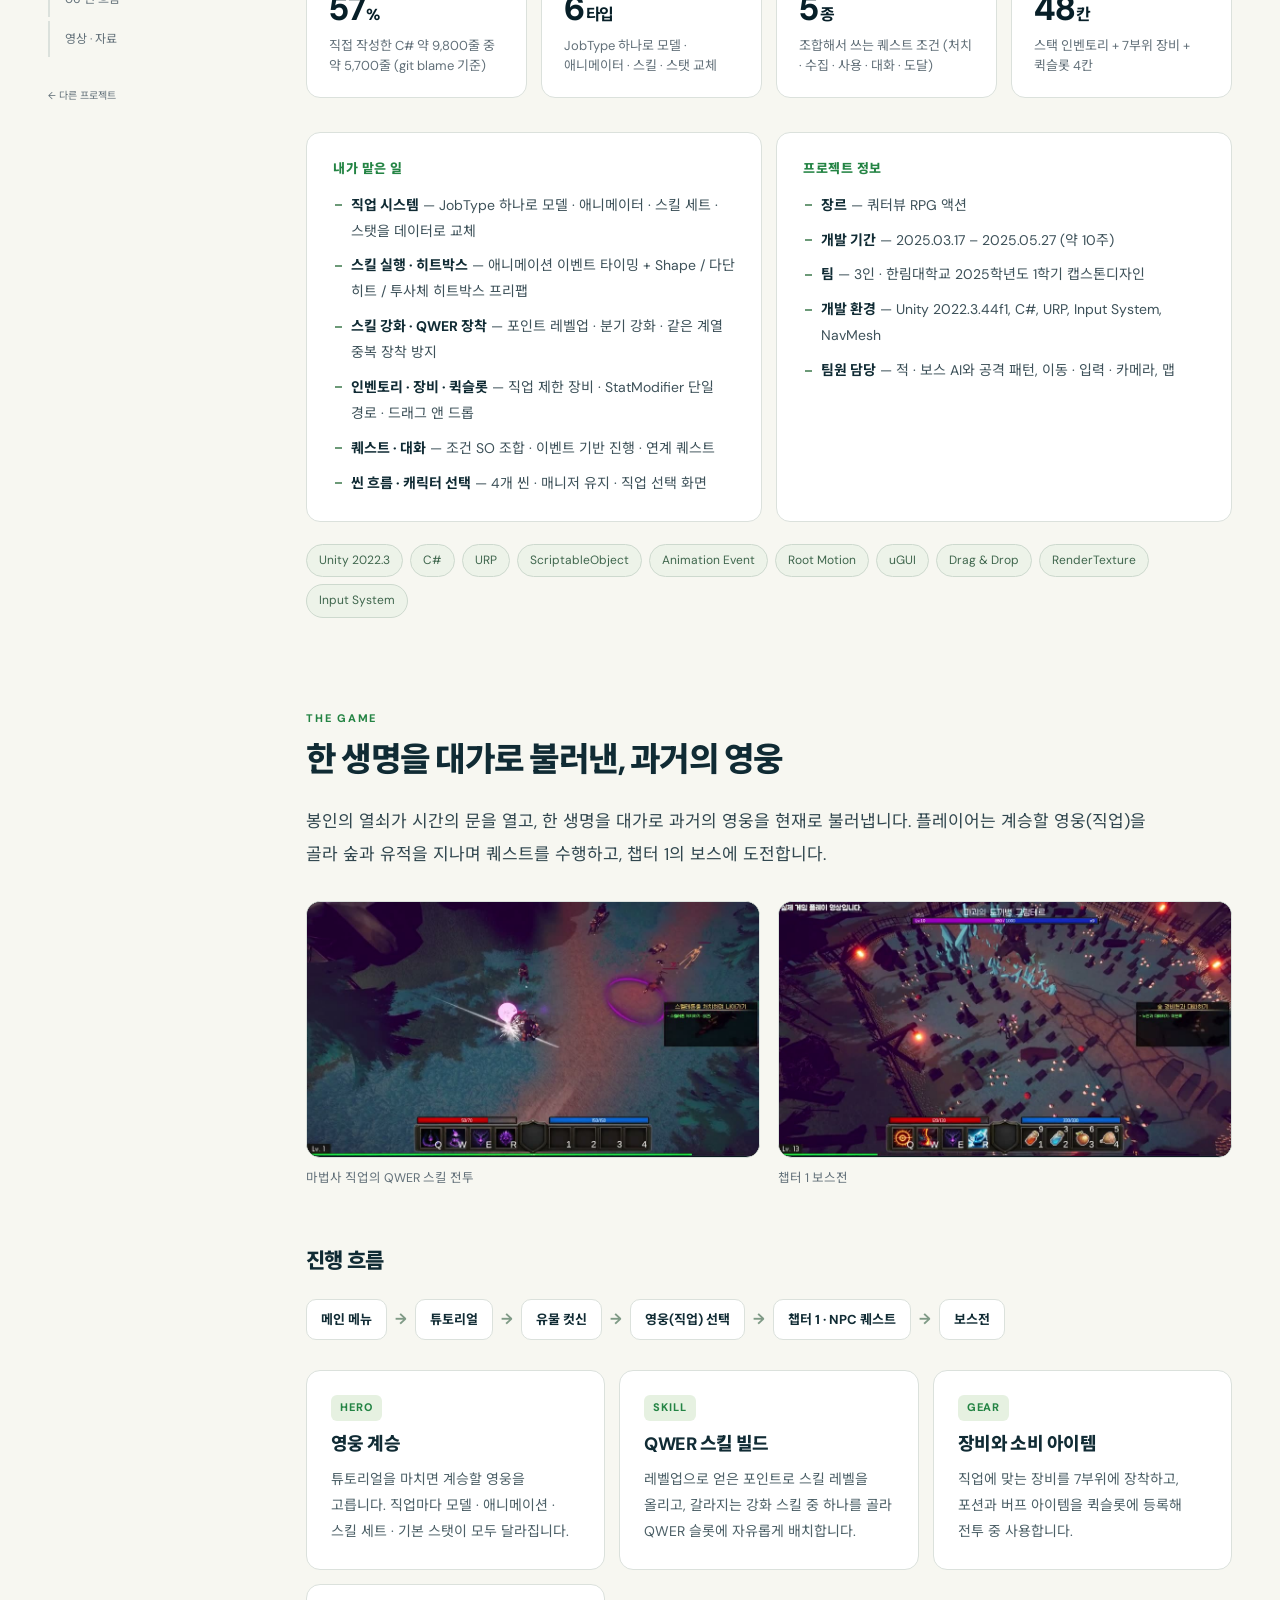
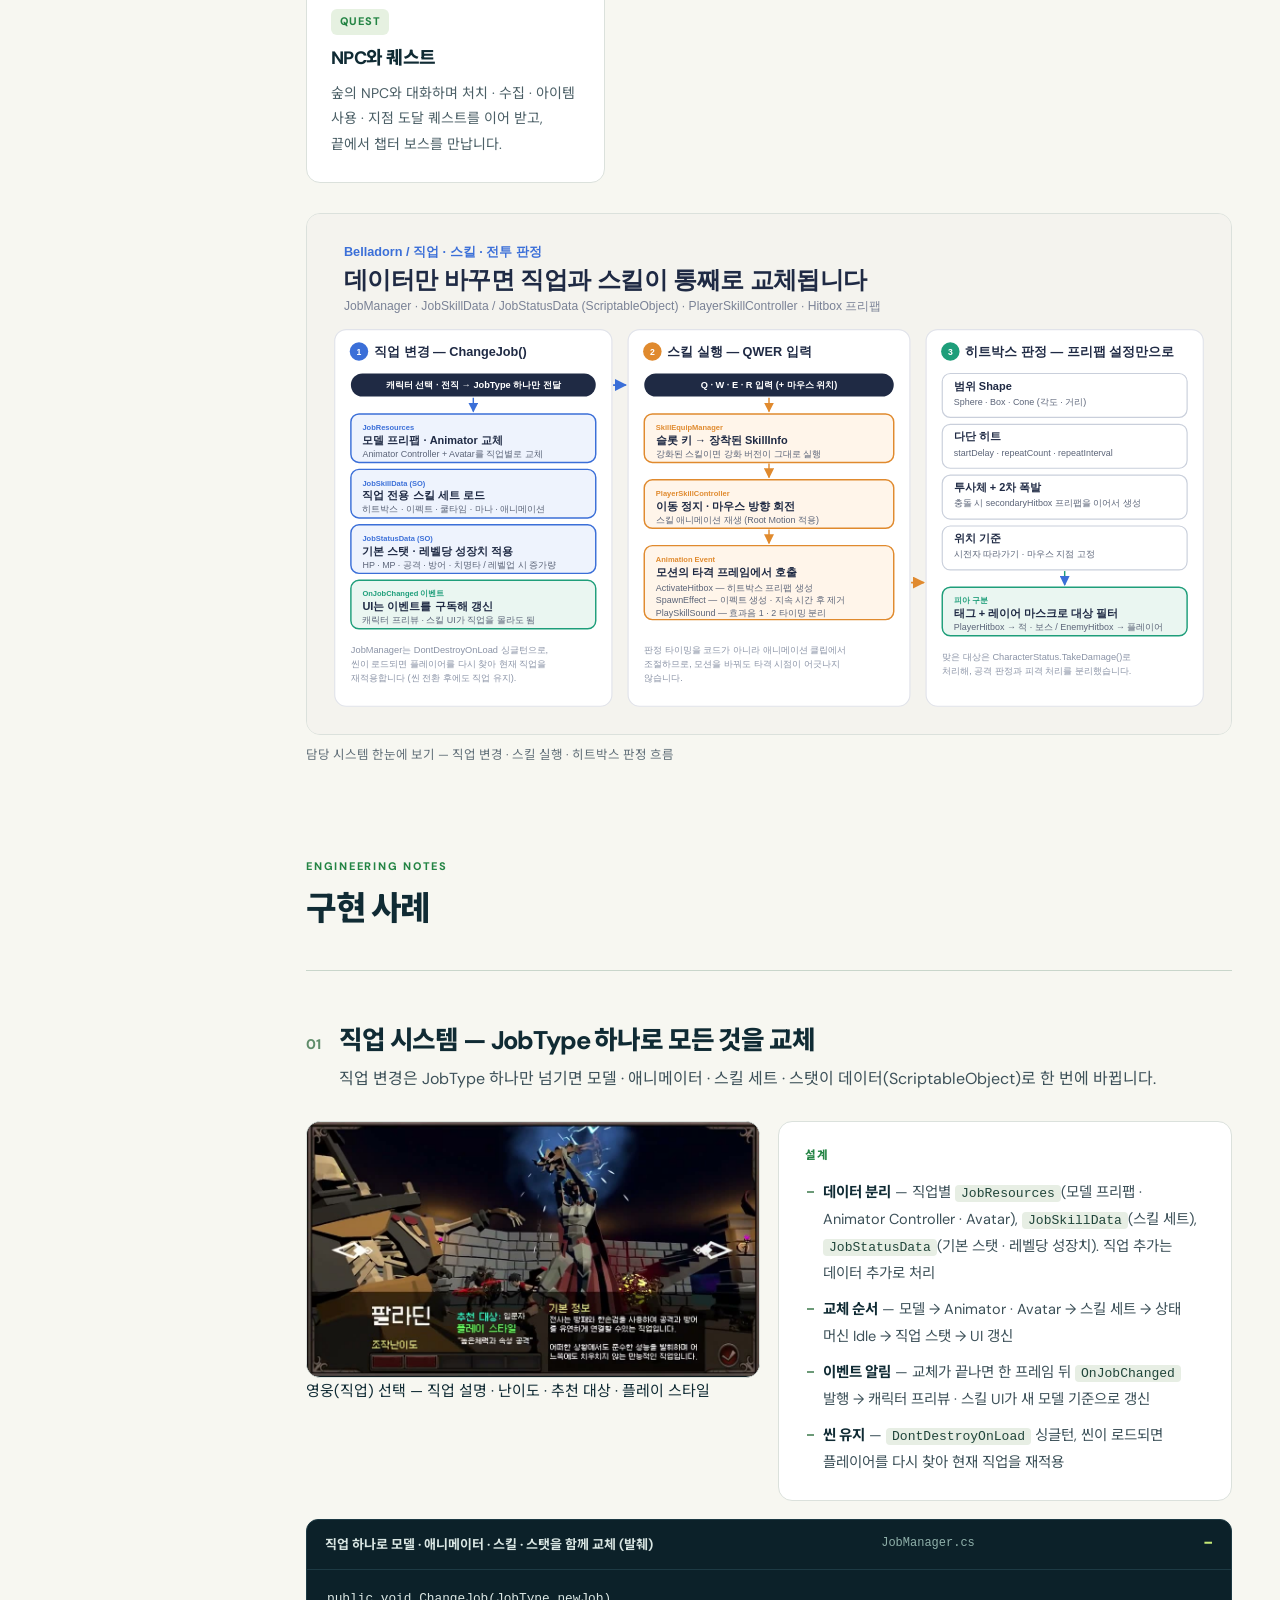
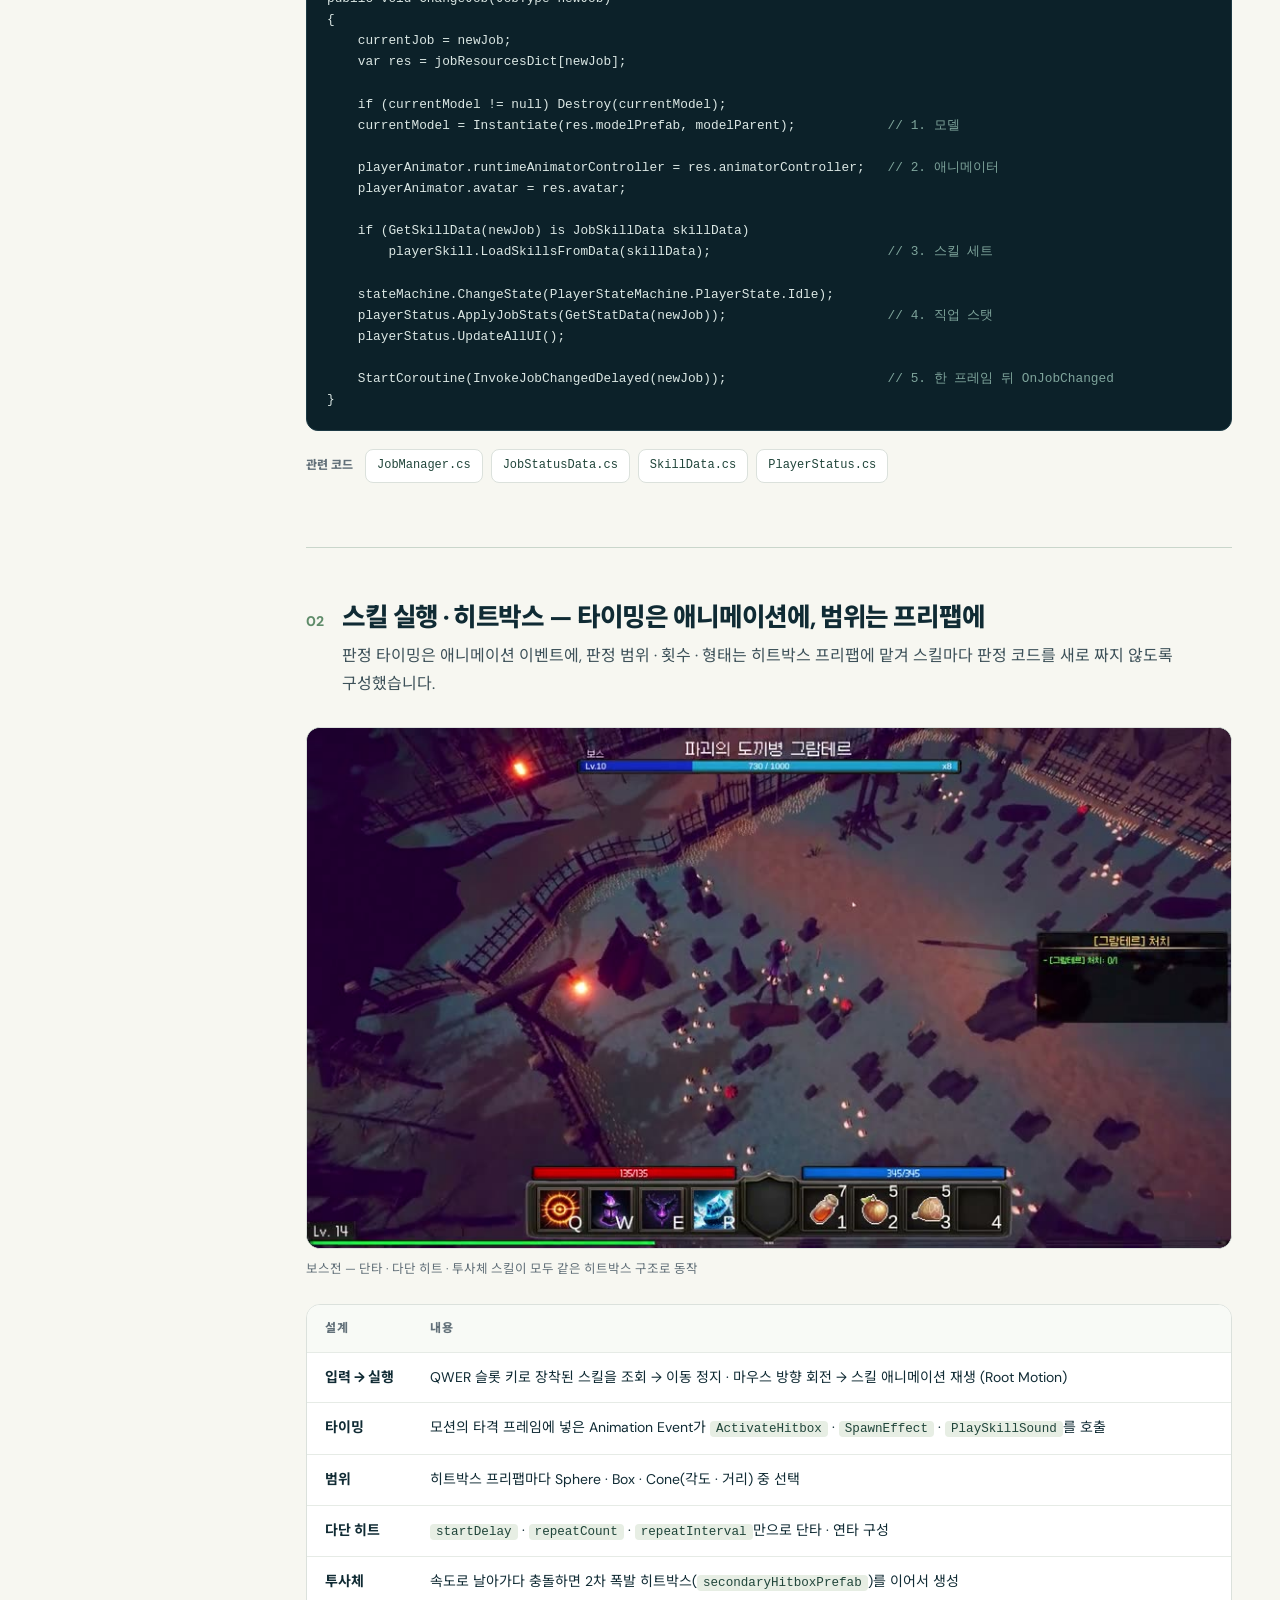
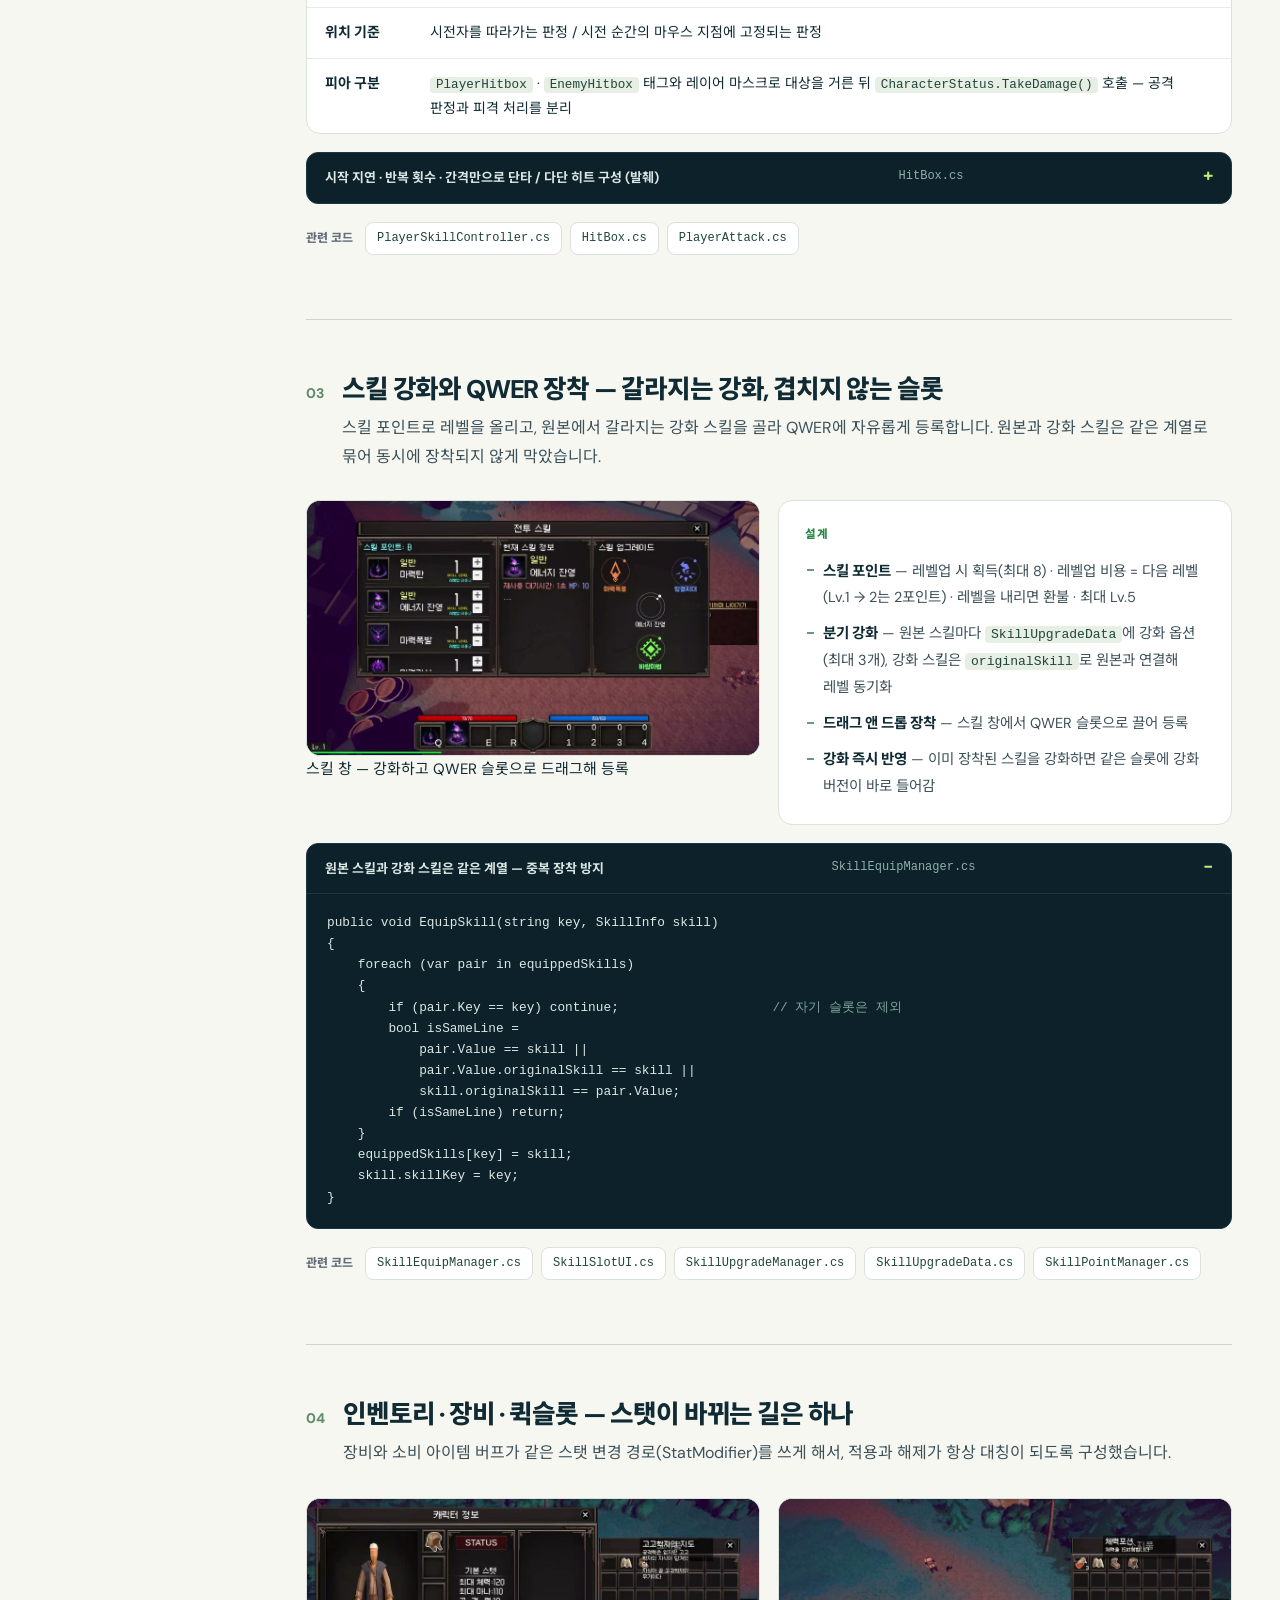
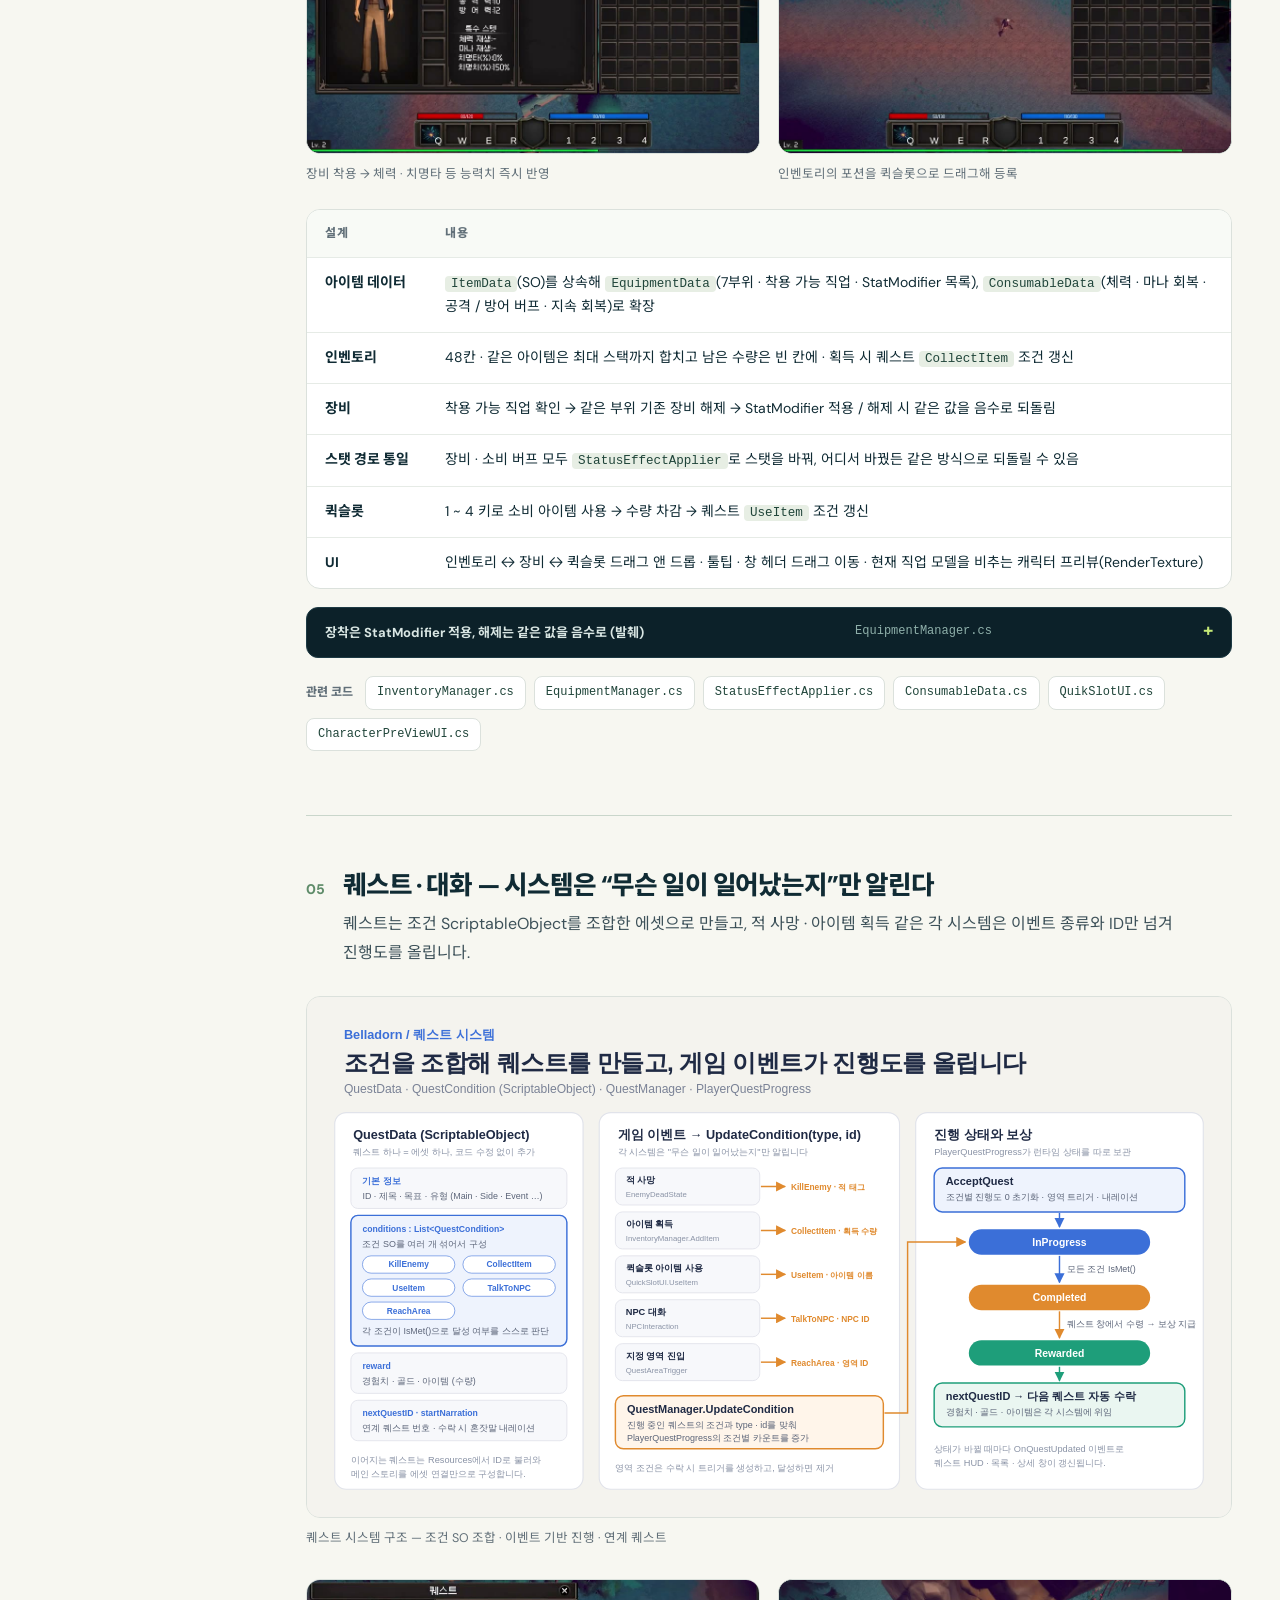
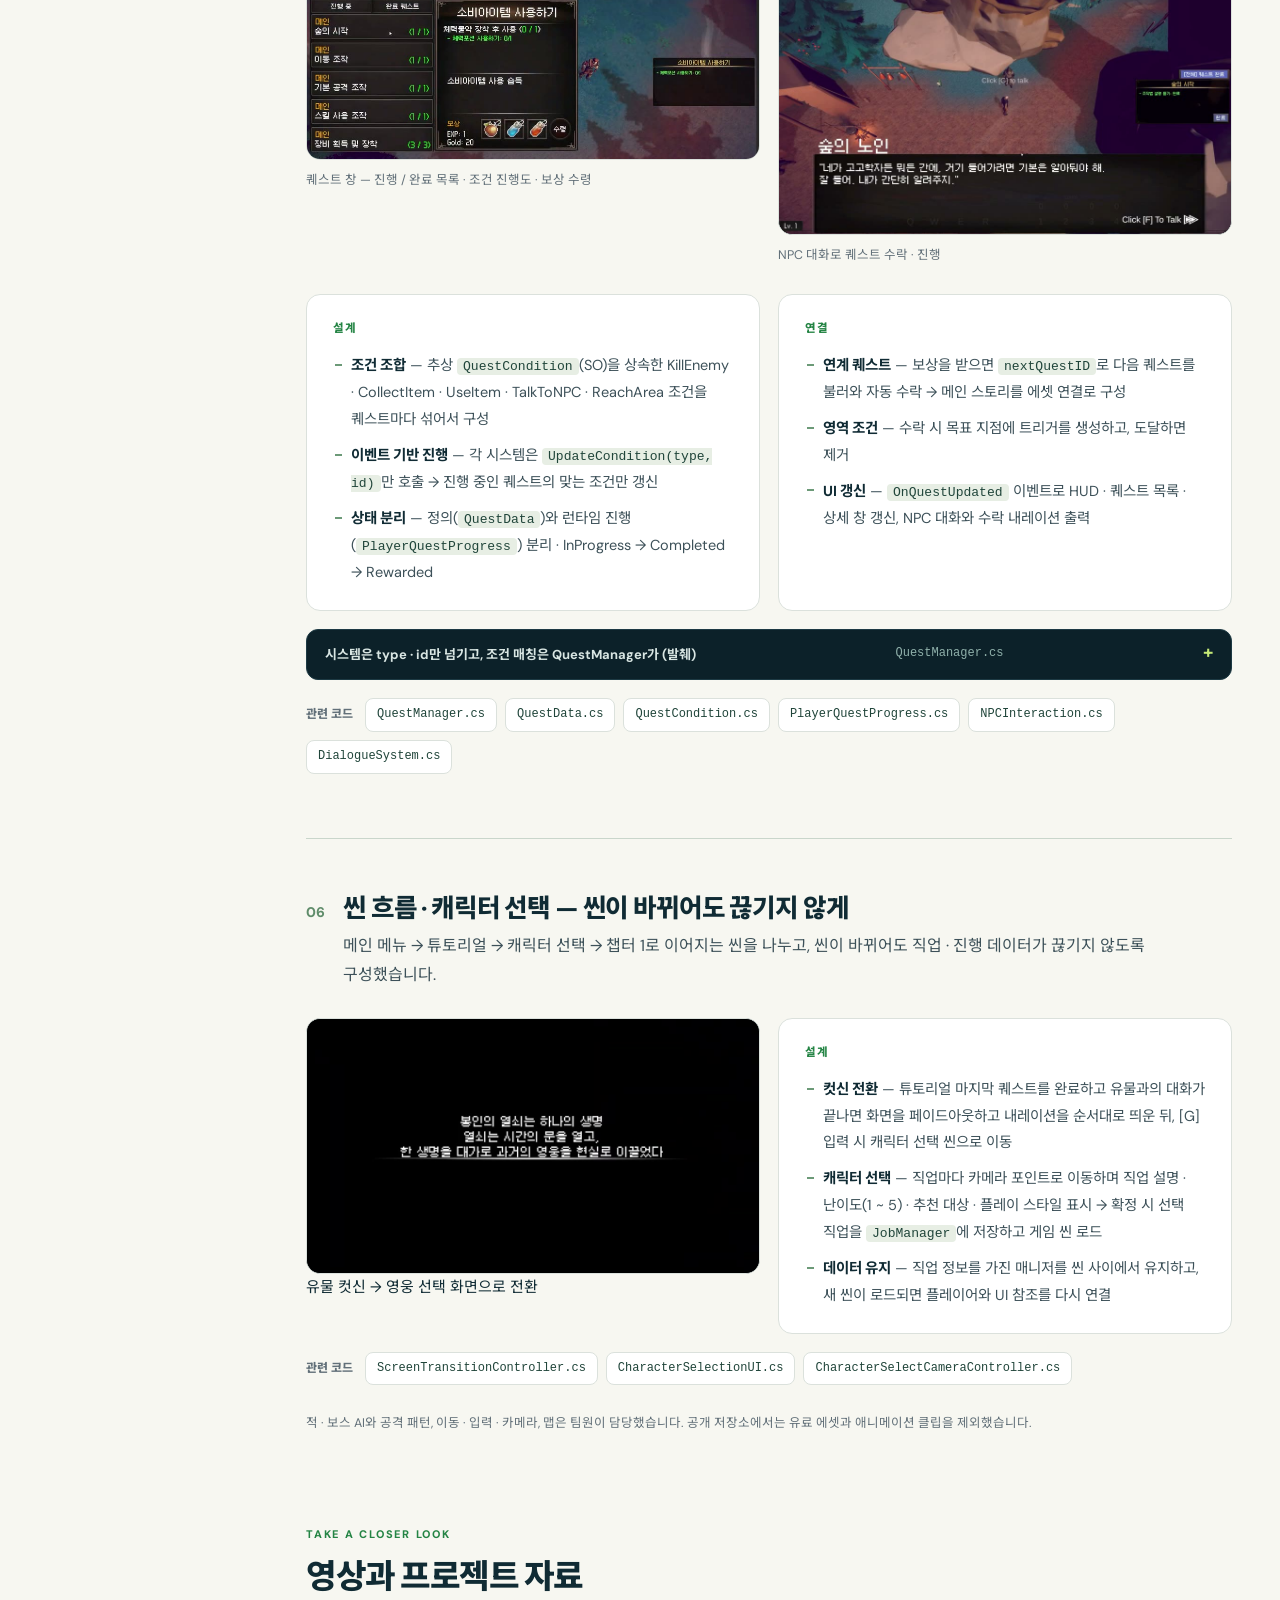
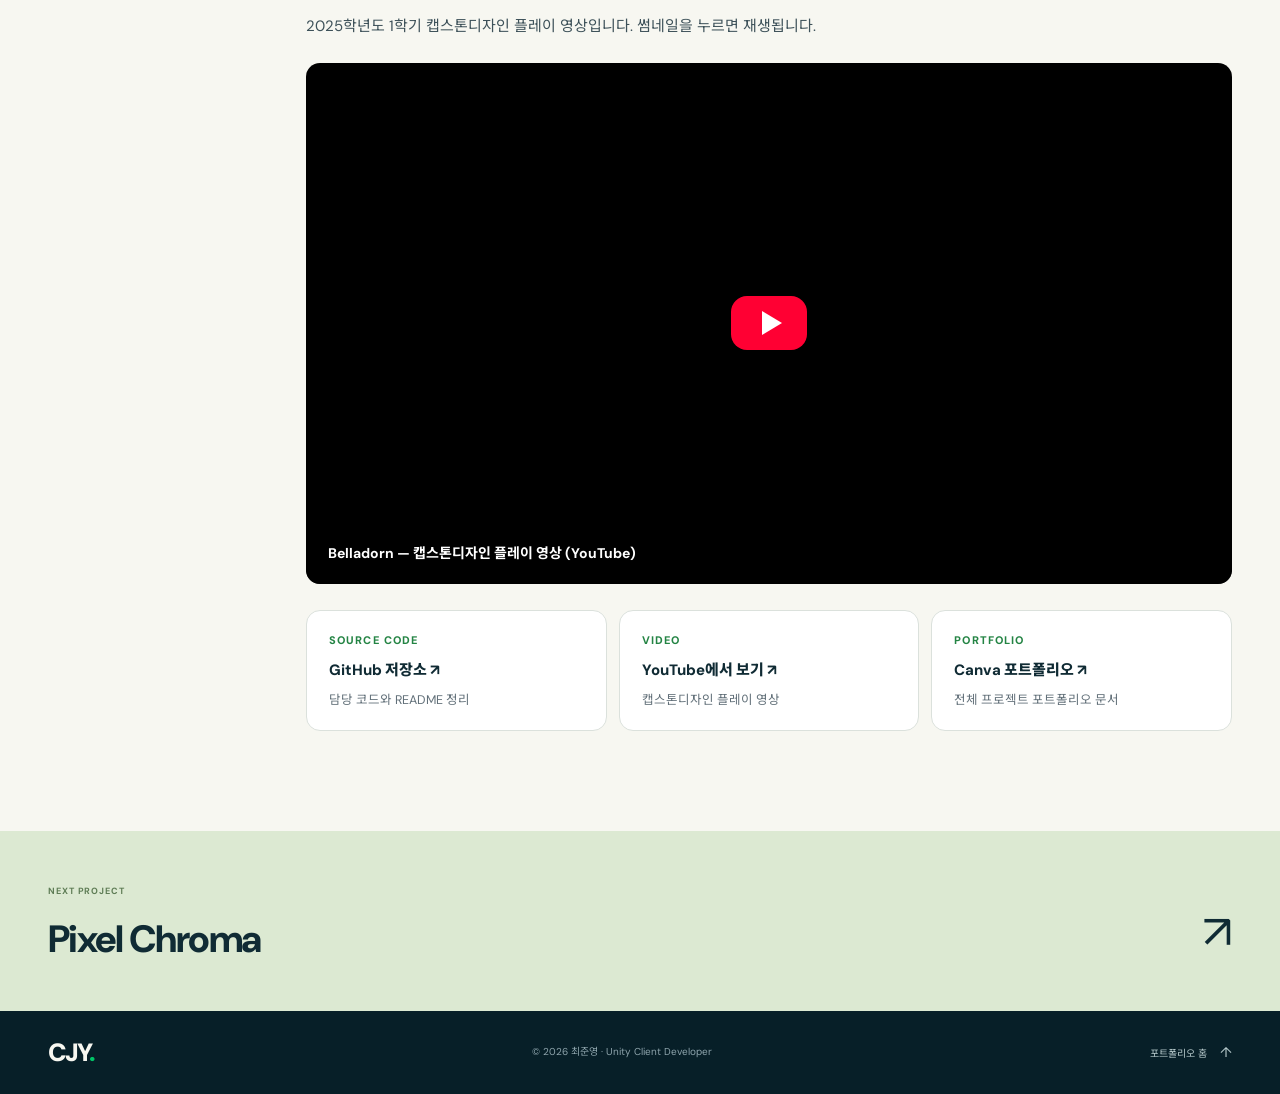
==== commit 72fad289: "프로젝트 상세 페이지 내용 보강 - 6개 프로젝트 페이지를 게임 소개 · 구현 사례 · 수치 · 코드 · 플레이 클립 중심으로 재작성 - 구현 장면 클립(mp4)과 포트폴리오 슬라" ====
--- a/projects/belladorn.html
+++ b/projects/belladorn.html
@@ -1,3 +1,374 @@
 <!doctype html>
-<html lang="ko"><head><meta charset="utf-8"><meta name="viewport" content="width=device-width, initial-scale=1"><meta name="theme-color" content="#071f28"><meta name="description" content="직업 전환과 스킬 강화로 성장하는 액션 RPG입니다. 직업별 전투부터 인벤토리·장비·스킬 UI까지 플레이 흐름을 구현했습니다."><title>Belladorn · 최준영</title><link rel="icon" type="image/svg+xml" href="../assets/favicon.svg"><link rel="preconnect" href="https://fonts.googleapis.com"><link rel="preconnect" href="https://fonts.gstatic.com" crossorigin><link href="https://fonts.googleapis.com/css2?family=DM+Sans:wght@400;500;600;700;800;900&family=Noto+Sans+KR:wght@400;500;600;700;800;900&display=swap" rel="stylesheet"><link rel="stylesheet" href="../project-detail.css?v=20261012"><script src="../project-detail.js?v=20261012" defer></script></head><body id="top" class="detail-page" style="--project-accent:#efaac9"><a class="skip-link" href="#main">본문으로 바로가기</a><header class="site-header"><div class="shell header-inner"><a class="brand" href="../index.html" aria-label="최준영 포트폴리오 홈">CJY<span>.</span></a><button class="menu-toggle" aria-label="메뉴 열기" aria-expanded="false" aria-controls="site-nav"><span></span><span></span></button><nav id="site-nav" aria-label="주 메뉴"><a href="../index.html#projects">Projects</a><a href="../index.html#about">About</a><a href="../index.html#contact">Contact</a><a class="nav-external" href="https://github.com/chlwnsdud2025" target="_blank" rel="noopener noreferrer">GitHub <span aria-hidden="true">↗</span></a></nav></div></header><main id="main"><section class="detail-hero"><div class="shell"><div class="breadcrumb"><a href="../index.html#projects">PROJECTS</a><span>/</span><span>Belladorn</span></div><div class="detail-hero-heading"><div><p class="eyebrow">PROJECT CASE STUDY</p><h1>Belladorn</h1><p>쿼터뷰 RPG 액션</p></div><a class="button button-outline" href="#implementation">구현 사례 보기 <span aria-hidden="true">↓</span></a></div><figure class="detail-system-poster"><img src="../media/projects/belladorn/poster.svg" alt="Belladorn 구현 구조 다이어그램" width="1600" height="1000"><figcaption>프로젝트의 핵심 시스템을 시각화한 다이어그램</figcaption></figure><div class="project-facts"><div><span>PERIOD</span><strong>2025.03.17 — 2025.05.27</strong></div><div><span>TEAM</span><strong>팀 프로젝트 · 대학 캡스톤</strong></div><div><span>MY ROLE</span><strong>전투 · 스킬 · 인벤토리 · UI</strong></div><div><span>PLATFORM</span><strong>PC</strong></div></div></div></section>
-<div class="shell detail-layout"><aside class="detail-toc"><span>IN THIS PROJECT</span><nav aria-label="프로젝트 목차"><a href="#overview">프로젝트 소개</a><a href="#implementation">구현 사례</a><a href="#resources">영상 · 자료</a></nav><a class="toc-home" href="../index.html#projects">← 다른 프로젝트</a></aside><div class="detail-body"><section class="overview" id="overview"><p class="eyebrow">THE PROJECT</p><h2>전투에서 성장까지 이어지는 RPG</h2><p class="overview-lead">직업 전환과 스킬 강화로 성장하는 액션 RPG입니다. 직업별 전투부터 인벤토리·장비·스킬 UI까지 플레이 흐름을 구현했습니다.</p><div class="overview-role"><span>담당한 일</span><p>전투 · 스킬 · 인벤토리 · UI</p></div><div class="tags"><span>Unity 2022</span><span>C#</span><span>URP</span><span>HitBox</span><span>Skill System</span><span>Inventory</span></div><p class="status-note">구현 사례는 원본 프로젝트 포트폴리오를 기준으로 정리했습니다.</p></section><section id="implementation" class="implementation"><div class="detail-section-title"><p class="eyebrow">ENGINEERING NOTES</p><h2>문제에서 구현까지</h2></div><article class="case-study" id="case-1"><div class="case-heading"><span class="case-number">01</span><h3>HitBox와 HurtBox를 분리한 전투</h3></div><div class="case-grid"><div class="case-copy"><div><span class="small-heading">문제</span><p>다양한 기본 공격과 스킬에 공통 피해 처리가 필요했습니다.</p></div><div><span class="small-heading">구현</span><p>HitBox / HurtBox를 분리하고 기본 공격과 QWER 스킬을 구현했습니다.</p></div><div class="case-result"><span class="small-heading">결과</span><p>공격 판정과 피격 처리를 분리한 전투 구조를 구성했습니다.</p></div></div><div class="case-visual"><div class="flow-diagram"><span class="diagram-label">SYSTEM FLOW</span><ol><li><span>01</span><strong>HitBox</strong></li><li><span>02</span><strong>HurtBox</strong></li><li><span>03</span><strong>공통 피해 처리</strong></li><li><span>04</span><strong>공격 · 스킬</strong></li></ol></div></div></div></article><article class="case-study" id="case-2"><div class="case-heading"><span class="case-number">02</span><h3>6종 직업과 전용 스킬 세트</h3></div><div class="case-grid"><div class="case-copy"><div><span class="small-heading">문제</span><p>직업을 전환할 때 행동과 스킬 구성이 함께 바뀌어야 했습니다.</p></div><div><span class="small-heading">구현</span><p>6종 직업의 스킬 세트와 상태이상 적용을 구현했습니다.</p></div><div class="case-result"><span class="small-heading">결과</span><p>직업에 따라 전투 구성이 바뀌는 성장 흐름을 구성했습니다.</p></div></div><div class="case-visual"><div class="flow-diagram"><span class="diagram-label">SYSTEM FLOW</span><ol><li><span>01</span><strong>직업 선택</strong></li><li><span>02</span><strong>전용 스킬 세트</strong></li><li><span>03</span><strong>상태이상</strong></li><li><span>04</span><strong>전투 구성 변경</strong></li></ol></div></div></div></article><article class="case-study" id="case-3"><div class="case-heading"><span class="case-number">03</span><h3>스킬 슬롯과 포인트 강화</h3></div><div class="case-grid"><div class="case-copy"><div><span class="small-heading">문제</span><p>스킬 배치와 성장 선택을 UI로 제공해야 했습니다.</p></div><div><span class="small-heading">구현</span><p>드래그 앤 드롭 스킬 슬롯과 스킬 포인트 업그레이드를 구현했습니다.</p></div><div class="case-result"><span class="small-heading">결과</span><p>스킬 구성을 바꾸고 강화하는 사용자 흐름을 연결했습니다.</p></div></div><div class="case-visual"><div class="flow-diagram"><span class="diagram-label">SYSTEM FLOW</span><ol><li><span>01</span><strong>드래그 앤 드롭</strong></li><li><span>02</span><strong>스킬 슬롯</strong></li><li><span>03</span><strong>스킬 포인트</strong></li><li><span>04</span><strong>스킬 강화</strong></li></ol></div></div></div></article><article class="case-study" id="case-4"><div class="case-heading"><span class="case-number">04</span><h3>인벤토리·장비·퀵슬롯</h3></div><div class="case-grid"><div class="case-copy"><div><span class="small-heading">문제</span><p>획득·장착·사용과 캐릭터 상태를 여러 UI가 공유해야 했습니다.</p></div><div><span class="small-heading">구현</span><p>아이템 이동, 장착, 캐릭터 프리뷰와 퀘스트를 구현했습니다.</p></div><div class="case-result"><span class="small-heading">결과</span><p>아이템 관리부터 장비 변경까지 RPG의 기본 UI를 구성했습니다.</p></div></div><div class="case-visual"><div class="flow-diagram"><span class="diagram-label">SYSTEM FLOW</span><ol><li><span>01</span><strong>아이템 획득</strong></li><li><span>02</span><strong>인벤토리 이동</strong></li><li><span>03</span><strong>장비 · 퀵슬롯</strong></li><li><span>04</span><strong>캐릭터 프리뷰</strong></li></ol></div></div></div></article></section><section class="resources" id="resources"><div class="detail-section-title"><p class="eyebrow">TAKE A CLOSER LOOK</p><h2>영상과 프로젝트 자료</h2></div><div class="resource-list"><a class="resource-link" href="https://www.canva.com/d/mzu8Fvwvj8IVG7d" target="_blank" rel="noopener noreferrer"><span><small>PORTFOLIO</small>원본 프로젝트 포트폴리오</span><b aria-hidden="true">↗</b></a><a class="resource-link" href="https://github.com/chlwnsdud2025/Capstone-project-Portfolio" target="_blank" rel="noopener noreferrer"><span><small>SOURCE CODE</small>GitHub 저장소</span><b aria-hidden="true">↗</b></a><a class="resource-link" href="https://www.youtube.com/watch?v=UThz7KhKTDc" target="_blank" rel="noopener noreferrer"><span><small>VIDEO</small>플레이 영상 (YouTube)</span><b aria-hidden="true">↗</b></a></div><figure class="portfolio-original"><a href="https://www.canva.com/d/mzu8Fvwvj8IVG7d" target="_blank" rel="noopener noreferrer"><img src="../media/projects/belladorn/portfolio-page.png" alt="Belladorn 원본 포트폴리오의 실제 구현 화면과 설명" width="596" height="335" loading="lazy"></a><figcaption>실제 구현 화면이 담긴 원본 포트폴리오 · 클릭하면 Canva에서 확인할 수 있습니다.</figcaption></figure></section></div></div><a class="next-project" href="pixel-chroma.html"><div class="shell"><span>NEXT PROJECT</span><h2>Pixel Chroma</h2><span class="next-arrow" aria-hidden="true">↗</span></div></a></main><footer class="footer"><div class="shell footer-inner"><a class="brand" href="../index.html">CJY<span>.</span></a><span>© 2026 최준영 · Unity Client Developer</span><a href="../index.html">포트폴리오 홈 <span aria-hidden="true">↑</span></a></div></footer></body></html>+<html lang="ko">
+<head>
+<meta charset="utf-8">
+<meta name="viewport" content="width=device-width, initial-scale=1">
+<meta name="theme-color" content="#071f28">
+<meta name="description" content="과거의 영웅을 계승해 스킬을 강화하며 성장하는 쿼터뷰 액션 RPG. 한림대학교 캡스톤디자인 팀 프로젝트로, 직업 · 스킬 · 히트박스 전투 · 인벤토리 / 장비 · 퀘스트 · 씬 흐름 구현 사례.">
+<title>Belladorn · 최준영</title>
+<link rel="icon" type="image/svg+xml" href="../assets/favicon.svg">
+<link rel="preconnect" href="https://fonts.googleapis.com">
+<link rel="preconnect" href="https://fonts.gstatic.com" crossorigin>
+<link href="https://fonts.googleapis.com/css2?family=DM+Sans:wght@400;500;600;700;800;900&family=Noto+Sans+KR:wght@400;500;600;700;800;900&display=swap" rel="stylesheet">
+<link rel="stylesheet" href="../project-detail.css?v=2026101202">
+<link rel="stylesheet" href="../project-case.css?v=2026101202">
+<script src="../project-detail.js?v=2026101202" defer></script>
+</head>
+<body id="top" class="detail-page case-page" style="--project-accent:#efaac9">
+<a class="skip-link" href="#main">본문으로 바로가기</a>
+<header class="site-header"><div class="shell header-inner"><a class="brand" href="../index.html" aria-label="최준영 포트폴리오 홈">CJY<span>.</span></a><button class="menu-toggle" aria-label="메뉴 열기" aria-expanded="false" aria-controls="site-nav"><span></span><span></span></button><nav id="site-nav" aria-label="주 메뉴"><a href="../index.html#projects">Projects</a><a href="../index.html#about">About</a><a href="../index.html#contact">Contact</a><a class="nav-external" href="https://github.com/chlwnsdud2025" target="_blank" rel="noopener noreferrer">GitHub <span aria-hidden="true">↗</span></a></nav></div></header>
+
+<main id="main">
+<section class="detail-hero"><div class="shell">
+  <div class="breadcrumb"><a href="../index.html#projects">PROJECTS</a><span>/</span><span>Belladorn</span></div>
+  <div class="detail-hero-heading">
+    <div>
+      <p class="eyebrow">PROJECT CASE STUDY · CAPSTONE DESIGN</p>
+      <h1>Belladorn</h1>
+      <p class="cs-tagline">과거의 영웅을 계승해 스킬을 강화하며 성장하는 <b>쿼터뷰 액션 RPG</b>입니다. 한림대학교 캡스톤디자인 3인 팀 프로젝트로, 저는 직업 · 스킬 · 전투 판정부터 인벤토리 · 장비 · 퀘스트 · UI · 씬 흐름까지 플레이어가 성장하는 시스템 전반을 맡았습니다.</p>
+      <div class="cs-hero-actions">
+        <a class="primary" href="https://www.youtube.com/watch?v=UThz7KhKTDc" target="_blank" rel="noopener noreferrer">플레이 영상 <span aria-hidden="true">↗</span></a>
+        <a href="https://github.com/chlwnsdud2025/Capstone-project-Portfolio" target="_blank" rel="noopener noreferrer">GitHub 코드 <span aria-hidden="true">↗</span></a>
+        <a href="https://www.canva.com/d/mzu8Fvwvj8IVG7d" target="_blank" rel="noopener noreferrer">Canva 포트폴리오 <span aria-hidden="true">↗</span></a>
+      </div>
+    </div>
+    <a class="button button-outline" href="#job">구현 사례 보기 <span aria-hidden="true">↓</span></a>
+  </div>
+  <div class="video-player"><video autoplay muted loop playsinline controls preload="metadata" poster="../media/projects/belladorn/trailer-poster.jpg" aria-label="Belladorn 20초 플레이 하이라이트"><source src="../media/projects/belladorn/trailer.mp4" type="video/mp4"></video><p class="video-fallback" hidden>영상을 불러오지 못했습니다. <a href="../media/projects/belladorn/trailer.mp4">영상 파일 열기</a></p></div>
+  <div class="project-facts">
+    <div><span>PERIOD</span><strong>2025.03.17 — 2025.05.27 (약 10주)</strong></div>
+    <div><span>TEAM</span><strong>3인 팀 · 한림대학교 캡스톤디자인</strong></div>
+    <div><span>MY ROLE</span><strong>직업 · 스킬 · 전투 판정 · 플레이어 스탯 · 인벤토리 / 장비 · 퀘스트 · UI · 씬 흐름</strong></div>
+    <div><span>ENGINE / PLATFORM</span><strong>Unity 2022.3.44f1 · PC</strong></div>
+  </div>
+</div></section>
+
+<div class="shell detail-layout">
+<aside class="detail-toc"><span>IN THIS PROJECT</span><nav aria-label="프로젝트 목차">
+  <a href="#overview">프로젝트 개요</a>
+  <a href="#game">게임 소개</a>
+  <a href="#job">01 직업 시스템</a>
+  <a href="#skill">02 스킬 · 히트박스</a>
+  <a href="#upgrade">03 스킬 강화 · 장착</a>
+  <a href="#inventory">04 인벤토리 · 장비</a>
+  <a href="#quest">05 퀘스트 · 대화</a>
+  <a href="#scene">06 씬 흐름</a>
+  <a href="#resources">영상 · 자료</a>
+</nav><a class="toc-home" href="../index.html#projects">← 다른 프로젝트</a></aside>
+
+<div class="detail-body">
+
+<!-- ================= OVERVIEW ================= -->
+<section class="cs-section" id="overview">
+  <p class="eyebrow">PROJECT OVERVIEW</p>
+  <h2>직업 전환과 스킬 강화로 성장하는 액션 RPG를 만들자</h2>
+  <p class="cs-lead">Belladorn은 한림대학교 캡스톤디자인(졸업 프로젝트)으로 3인이 10주 동안 만든 쿼터뷰 액션 RPG입니다. Unity 기초 수업으로 게임 개발을 시작한 뒤 만든 프로젝트로, 저는 <strong>플레이어가 성장하는 모든 경로</strong> — 직업, 스킬, 장비, 퀘스트 — 와 그것을 보여 주는 UI를 맡았습니다.</p>
+  <p class="cs-lead">기능이 많은 만큼 “데이터만 추가하면 늘어나는 구조”를 목표로 했습니다. 직업 · 스킬 · 강화 · 아이템 · 퀘스트 · 조건을 모두 ScriptableObject로 정의하고, 판정 · 스탯 변경 · 진행도 갱신은 각각 하나의 경로로 모았습니다.</p>
+
+  <div class="cs-stats">
+    <div class="cs-stat"><b>57<small>%</small></b><span>직접 작성한 C# 약 9,800줄 중 약 5,700줄 (git blame 기준)</span></div>
+    <div class="cs-stat"><b>6<small>타입</small></b><span>JobType 하나로 모델 · 애니메이터 · 스킬 · 스탯 교체</span></div>
+    <div class="cs-stat"><b>5<small>종</small></b><span>조합해서 쓰는 퀘스트 조건 (처치 · 수집 · 사용 · 대화 · 도달)</span></div>
+    <div class="cs-stat"><b>48<small>칸</small></b><span>스택 인벤토리 + 7부위 장비 + 퀵슬롯 4칸</span></div>
+  </div>
+
+  <div class="cs-role">
+    <div>
+      <h3>내가 맡은 일</h3>
+      <ul class="cs-list">
+        <li><strong>직업 시스템</strong> — JobType 하나로 모델 · 애니메이터 · 스킬 세트 · 스탯을 데이터로 교체</li>
+        <li><strong>스킬 실행 · 히트박스</strong> — 애니메이션 이벤트 타이밍 + Shape / 다단 히트 / 투사체 히트박스 프리팹</li>
+        <li><strong>스킬 강화 · QWER 장착</strong> — 포인트 레벨업 · 분기 강화 · 같은 계열 중복 장착 방지</li>
+        <li><strong>인벤토리 · 장비 · 퀵슬롯</strong> — 직업 제한 장비 · StatModifier 단일 경로 · 드래그 앤 드롭</li>
+        <li><strong>퀘스트 · 대화</strong> — 조건 SO 조합 · 이벤트 기반 진행 · 연계 퀘스트</li>
+        <li><strong>씬 흐름 · 캐릭터 선택</strong> — 4개 씬 · 매니저 유지 · 직업 선택 화면</li>
+      </ul>
+    </div>
+    <div>
+      <h3>프로젝트 정보</h3>
+      <ul class="cs-list">
+        <li><strong>장르</strong> — 쿼터뷰 RPG 액션</li>
+        <li><strong>개발 기간</strong> — 2025.03.17 – 2025.05.27 (약 10주)</li>
+        <li><strong>팀</strong> — 3인 · 한림대학교 2025학년도 1학기 캡스톤디자인</li>
+        <li><strong>개발 환경</strong> — Unity 2022.3.44f1, C#, URP, Input System, NavMesh</li>
+        <li><strong>팀원 담당</strong> — 적 · 보스 AI와 공격 패턴, 이동 · 입력 · 카메라, 맵</li>
+      </ul>
+    </div>
+  </div>
+  <div class="cs-tags"><span>Unity 2022.3</span><span>C#</span><span>URP</span><span>ScriptableObject</span><span>Animation Event</span><span>Root Motion</span><span>uGUI</span><span>Drag &amp; Drop</span><span>RenderTexture</span><span>Input System</span></div>
+</section>
+
+<!-- ================= GAME ================= -->
+<section class="cs-section" id="game">
+  <p class="eyebrow">THE GAME</p>
+  <h2>한 생명을 대가로 불러낸, 과거의 영웅</h2>
+  <p class="cs-lead">봉인의 열쇠가 시간의 문을 열고, 한 생명을 대가로 과거의 영웅을 현재로 불러냅니다. 플레이어는 계승할 영웅(직업)을 골라 숲과 유적을 지나며 퀘스트를 수행하고, 챕터 1의 보스에 도전합니다.</p>
+
+  <div class="cs-grid">
+    <figure>
+      <div class="cs-media"><video class="cs-clip" width="960" height="540" muted loop playsinline preload="none" poster="../media/projects/belladorn/clips/hero_combat.jpg" data-src="../media/projects/belladorn/clips/hero_combat.mp4" aria-label="마법사 직업으로 QWER 스킬을 사용해 스켈레톤과 싸우는 장면"></video></div>
+      <figcaption>마법사 직업의 QWER 스킬 전투</figcaption>
+    </figure>
+    <figure>
+      <div class="cs-media"><video class="cs-clip" width="960" height="540" muted loop playsinline preload="none" poster="../media/projects/belladorn/clips/hero_boss.jpg" data-src="../media/projects/belladorn/clips/hero_boss.mp4" aria-label="챕터 1 보스전"></video></div>
+      <figcaption>챕터 1 보스전</figcaption>
+    </figure>
+  </div>
+
+  <h3 class="cs-sub">진행 흐름</h3>
+  <div class="cs-flow"><span>메인 메뉴</span><i>→</i><span>튜토리얼</span><i>→</i><span>유물 컷신</span><i>→</i><span>영웅(직업) 선택</span><i>→</i><span>챕터 1 · NPC 퀘스트</span><i>→</i><span>보스전</span></div>
+
+  <div class="cs-cards">
+    <div class="cs-card"><span class="tag">HERO</span><h3>영웅 계승</h3><p>튜토리얼을 마치면 계승할 영웅을 고릅니다. 직업마다 모델 · 애니메이션 · 스킬 세트 · 기본 스탯이 모두 달라집니다.</p></div>
+    <div class="cs-card"><span class="tag">SKILL</span><h3>QWER 스킬 빌드</h3><p>레벨업으로 얻은 포인트로 스킬 레벨을 올리고, 갈라지는 강화 스킬 중 하나를 골라 QWER 슬롯에 자유롭게 배치합니다.</p></div>
+    <div class="cs-card"><span class="tag">GEAR</span><h3>장비와 소비 아이템</h3><p>직업에 맞는 장비를 7부위에 장착하고, 포션과 버프 아이템을 퀵슬롯에 등록해 전투 중 사용합니다.</p></div>
+    <div class="cs-card"><span class="tag">QUEST</span><h3>NPC와 퀘스트</h3><p>숲의 NPC와 대화하며 처치 · 수집 · 아이템 사용 · 지점 도달 퀘스트를 이어 받고, 끝에서 챕터 보스를 만납니다.</p></div>
+  </div>
+
+  <figure class="cs-fig"><div class="cs-media light"><img src="../media/projects/belladorn/bd_skill_flow.svg" width="1600" height="900" loading="lazy" alt="직업 변경, 스킬 실행, 히트박스 판정 흐름도"></div><figcaption>담당 시스템 한눈에 보기 — 직업 변경 · 스킬 실행 · 히트박스 판정 흐름</figcaption></figure>
+</section>
+
+<!-- ================= 01 JOB ================= -->
+<section class="cs-section" id="job">
+  <p class="eyebrow">ENGINEERING NOTES</p>
+  <h2>구현 사례</h2>
+
+  <article class="cs-case">
+    <div class="cs-case-head"><span class="num">01</span><h3>직업 시스템 — JobType 하나로 모든 것을 교체</h3><p>직업 변경은 JobType 하나만 넘기면 모델 · 애니메이터 · 스킬 세트 · 스탯이 데이터(ScriptableObject)로 한 번에 바뀝니다.</p></div>
+
+    <div class="cs-body">
+      <figure style="margin:0"><div class="cs-media"><video class="cs-clip" width="960" height="540" muted loop playsinline preload="none" poster="../media/projects/belladorn/clips/job_select.jpg" data-src="../media/projects/belladorn/clips/job_select.mp4" aria-label="직업 선택 화면"></video></div><figcaption>영웅(직업) 선택 — 직업 설명 · 난이도 · 추천 대상 · 플레이 스타일</figcaption></figure>
+      <div class="cs-block"><span class="cs-label">설계</span><ul class="cs-list">
+        <li><strong>데이터 분리</strong> — 직업별 <code class="k">JobResources</code>(모델 프리팹 · Animator Controller · Avatar), <code class="k">JobSkillData</code>(스킬 세트), <code class="k">JobStatusData</code>(기본 스탯 · 레벨당 성장치). 직업 추가는 데이터 추가로 처리</li>
+        <li><strong>교체 순서</strong> — 모델 → Animator · Avatar → 스킬 세트 → 상태 머신 Idle → 직업 스탯 → UI 갱신</li>
+        <li><strong>이벤트 알림</strong> — 교체가 끝나면 한 프레임 뒤 <code class="k">OnJobChanged</code> 발행 → 캐릭터 프리뷰 · 스킬 UI가 새 모델 기준으로 갱신</li>
+        <li><strong>씬 유지</strong> — <code class="k">DontDestroyOnLoad</code> 싱글턴, 씬이 로드되면 플레이어를 다시 찾아 현재 직업을 재적용</li>
+      </ul></div>
+    </div>
+
+    <details class="cs-code" open><summary>직업 하나로 모델 · 애니메이터 · 스킬 · 스탯을 함께 교체 (발췌) <span>JobManager.cs</span></summary><pre><code>public void ChangeJob(JobType newJob)
+{
+    currentJob = newJob;
+    var res = jobResourcesDict[newJob];
+
+    if (currentModel != null) Destroy(currentModel);
+    currentModel = Instantiate(res.modelPrefab, modelParent);            <span class="c">// 1. 모델</span>
+
+    playerAnimator.runtimeAnimatorController = res.animatorController;   <span class="c">// 2. 애니메이터</span>
+    playerAnimator.avatar = res.avatar;
+
+    if (GetSkillData(newJob) is JobSkillData skillData)
+        playerSkill.LoadSkillsFromData(skillData);                       <span class="c">// 3. 스킬 세트</span>
+
+    stateMachine.ChangeState(PlayerStateMachine.PlayerState.Idle);
+    playerStatus.ApplyJobStats(GetStatData(newJob));                     <span class="c">// 4. 직업 스탯</span>
+    playerStatus.UpdateAllUI();
+
+    StartCoroutine(InvokeJobChangedDelayed(newJob));                     <span class="c">// 5. 한 프레임 뒤 OnJobChanged</span>
+}</code></pre></details>
+    <div class="cs-src"><span>관련 코드</span><a href="https://github.com/chlwnsdud2025/Capstone-project-Portfolio/blob/main/Assets/Scripts/Job/JobManager.cs" target="_blank" rel="noopener noreferrer">JobManager.cs</a><a href="https://github.com/chlwnsdud2025/Capstone-project-Portfolio/blob/main/Assets/Scripts/Job/JobStatusData.cs" target="_blank" rel="noopener noreferrer">JobStatusData.cs</a><a href="https://github.com/chlwnsdud2025/Capstone-project-Portfolio/blob/main/Assets/Scripts/Player/SkillData.cs" target="_blank" rel="noopener noreferrer">SkillData.cs</a><a href="https://github.com/chlwnsdud2025/Capstone-project-Portfolio/blob/main/Assets/Scripts/Player/PlayerStatus.cs" target="_blank" rel="noopener noreferrer">PlayerStatus.cs</a></div>
+  </article>
+
+  <!-- ================= 02 SKILL ================= -->
+  <article class="cs-case" id="skill">
+    <div class="cs-case-head"><span class="num">02</span><h3>스킬 실행 · 히트박스 — 타이밍은 애니메이션에, 범위는 프리팹에</h3><p>판정 타이밍은 애니메이션 이벤트에, 판정 범위 · 횟수 · 형태는 히트박스 프리팹에 맡겨 스킬마다 판정 코드를 새로 짜지 않도록 구성했습니다.</p></div>
+
+    <figure class="cs-fig"><div class="cs-media"><video class="cs-clip" width="960" height="540" muted loop playsinline preload="none" poster="../media/projects/belladorn/clips/boss_fight.jpg" data-src="../media/projects/belladorn/clips/boss_fight.mp4" aria-label="보스전에서 여러 스킬로 공격하는 장면"></video></div><figcaption>보스전 — 단타 · 다단 히트 · 투사체 스킬이 모두 같은 히트박스 구조로 동작</figcaption></figure>
+
+    <div class="cs-table-wrap"><table class="cs-table">
+      <thead><tr><th>설계</th><th>내용</th></tr></thead>
+      <tbody>
+        <tr><td>입력 → 실행</td><td>QWER 슬롯 키로 장착된 스킬을 조회 → 이동 정지 · 마우스 방향 회전 → 스킬 애니메이션 재생 (Root Motion)</td></tr>
+        <tr><td>타이밍</td><td>모션의 타격 프레임에 넣은 Animation Event가 <code class="k">ActivateHitbox</code> · <code class="k">SpawnEffect</code> · <code class="k">PlaySkillSound</code>를 호출</td></tr>
+        <tr><td>범위</td><td>히트박스 프리팹마다 Sphere · Box · Cone(각도 · 거리) 중 선택</td></tr>
+        <tr><td>다단 히트</td><td><code class="k">startDelay</code> · <code class="k">repeatCount</code> · <code class="k">repeatInterval</code>만으로 단타 · 연타 구성</td></tr>
+        <tr><td>투사체</td><td>속도로 날아가다 충돌하면 2차 폭발 히트박스(<code class="k">secondaryHitboxPrefab</code>)를 이어서 생성</td></tr>
+        <tr><td>위치 기준</td><td>시전자를 따라가는 판정 / 시전 순간의 마우스 지점에 고정되는 판정</td></tr>
+        <tr><td>피아 구분</td><td><code class="k">PlayerHitbox</code> · <code class="k">EnemyHitbox</code> 태그와 레이어 마스크로 대상을 거른 뒤 <code class="k">CharacterStatus.TakeDamage()</code> 호출 — 공격 판정과 피격 처리를 분리</td></tr>
+      </tbody>
+    </table></div>
+
+    <details class="cs-code"><summary>시작 지연 · 반복 횟수 · 간격만으로 단타 / 다단 히트 구성 (발췌) <span>HitBox.cs</span></summary><pre><code>private IEnumerator HandleHitbox()
+{
+    yield return new WaitForSeconds(startDelay);
+
+    for (int i = 0; i &lt; repeatCount; i++)
+    {
+        ApplyDamage();                                    <span class="c">// Shape별 Overlap 판정 → TakeDamage</span>
+        yield return new WaitForSeconds(0.1f);
+
+        if (i &lt; repeatCount - 1)
+            yield return new WaitForSeconds(repeatInterval);
+    }
+
+    yield return new WaitForSeconds(duration);
+    Destroy(gameObject);
+}</code></pre></details>
+    <div class="cs-src"><span>관련 코드</span><a href="https://github.com/chlwnsdud2025/Capstone-project-Portfolio/blob/main/Assets/Scripts/Player/PlayerState/PlayerSkillController.cs" target="_blank" rel="noopener noreferrer">PlayerSkillController.cs</a><a href="https://github.com/chlwnsdud2025/Capstone-project-Portfolio/blob/main/Assets/Scripts/GameSystem/HitBox.cs" target="_blank" rel="noopener noreferrer">HitBox.cs</a><a href="https://github.com/chlwnsdud2025/Capstone-project-Portfolio/blob/main/Assets/Scripts/Player/PlayerState/PlayerAttack.cs" target="_blank" rel="noopener noreferrer">PlayerAttack.cs</a></div>
+  </article>
+
+  <!-- ================= 03 UPGRADE ================= -->
+  <article class="cs-case" id="upgrade">
+    <div class="cs-case-head"><span class="num">03</span><h3>스킬 강화와 QWER 장착 — 갈라지는 강화, 겹치지 않는 슬롯</h3><p>스킬 포인트로 레벨을 올리고, 원본에서 갈라지는 강화 스킬을 골라 QWER에 자유롭게 등록합니다. 원본과 강화 스킬은 같은 계열로 묶어 동시에 장착되지 않게 막았습니다.</p></div>
+
+    <div class="cs-body">
+      <figure style="margin:0"><div class="cs-media"><video class="cs-clip" width="960" height="540" muted loop playsinline preload="none" poster="../media/projects/belladorn/clips/skill_equip.jpg" data-src="../media/projects/belladorn/clips/skill_equip.mp4" aria-label="스킬 창에서 스킬을 강화하고 QWER 슬롯에 등록하는 장면"></video></div><figcaption>스킬 창 — 강화하고 QWER 슬롯으로 드래그해 등록</figcaption></figure>
+      <div class="cs-block"><span class="cs-label">설계</span><ul class="cs-list">
+        <li><strong>스킬 포인트</strong> — 레벨업 시 획득(최대 8) · 레벨업 비용 = 다음 레벨(Lv.1 → 2는 2포인트) · 레벨을 내리면 환불 · 최대 Lv.5</li>
+        <li><strong>분기 강화</strong> — 원본 스킬마다 <code class="k">SkillUpgradeData</code>에 강화 옵션(최대 3개), 강화 스킬은 <code class="k">originalSkill</code>로 원본과 연결해 레벨 동기화</li>
+        <li><strong>드래그 앤 드롭 장착</strong> — 스킬 창에서 QWER 슬롯으로 끌어 등록</li>
+        <li><strong>강화 즉시 반영</strong> — 이미 장착된 스킬을 강화하면 같은 슬롯에 강화 버전이 바로 들어감</li>
+      </ul></div>
+    </div>
+
+    <details class="cs-code" open><summary>원본 스킬과 강화 스킬은 같은 계열 — 중복 장착 방지 <span>SkillEquipManager.cs</span></summary><pre><code>public void EquipSkill(string key, SkillInfo skill)
+{
+    foreach (var pair in equippedSkills)
+    {
+        if (pair.Key == key) continue;                    <span class="c">// 자기 슬롯은 제외</span>
+        bool isSameLine =
+            pair.Value == skill ||
+            pair.Value.originalSkill == skill ||
+            skill.originalSkill == pair.Value;
+        if (isSameLine) return;
+    }
+    equippedSkills[key] = skill;
+    skill.skillKey = key;
+}</code></pre></details>
+    <div class="cs-src"><span>관련 코드</span><a href="https://github.com/chlwnsdud2025/Capstone-project-Portfolio/blob/main/Assets/Scripts/Player/PlayerUI/Skill_UI/SkillEquipManager.cs" target="_blank" rel="noopener noreferrer">SkillEquipManager.cs</a><a href="https://github.com/chlwnsdud2025/Capstone-project-Portfolio/blob/main/Assets/Scripts/Player/PlayerUI/Skill_UI/SkillSlotUI.cs" target="_blank" rel="noopener noreferrer">SkillSlotUI.cs</a><a href="https://github.com/chlwnsdud2025/Capstone-project-Portfolio/blob/main/Assets/Scripts/Player/PlayerUI/Skill_UI/SkillUpgradeManager.cs" target="_blank" rel="noopener noreferrer">SkillUpgradeManager.cs</a><a href="https://github.com/chlwnsdud2025/Capstone-project-Portfolio/blob/main/Assets/Scripts/Player/SkillUpgradeData.cs" target="_blank" rel="noopener noreferrer">SkillUpgradeData.cs</a><a href="https://github.com/chlwnsdud2025/Capstone-project-Portfolio/blob/main/Assets/Scripts/Player/SkillPointManager.cs" target="_blank" rel="noopener noreferrer">SkillPointManager.cs</a></div>
+  </article>
+
+  <!-- ================= 04 INVENTORY ================= -->
+  <article class="cs-case" id="inventory">
+    <div class="cs-case-head"><span class="num">04</span><h3>인벤토리 · 장비 · 퀵슬롯 — 스탯이 바뀌는 길은 하나</h3><p>장비와 소비 아이템 버프가 같은 스탯 변경 경로(StatModifier)를 쓰게 해서, 적용과 해제가 항상 대칭이 되도록 구성했습니다.</p></div>
+
+    <div class="cs-grid">
+      <figure><div class="cs-media"><video class="cs-clip" width="960" height="540" muted loop playsinline preload="none" poster="../media/projects/belladorn/clips/equip_stats.jpg" data-src="../media/projects/belladorn/clips/equip_stats.mp4" aria-label="장비를 착용하면 캐릭터 정보창의 능력치가 바뀌는 장면"></video></div><figcaption>장비 착용 → 체력 · 치명타 등 능력치 즉시 반영</figcaption></figure>
+      <figure><div class="cs-media"><video class="cs-clip" width="960" height="540" muted loop playsinline preload="none" poster="../media/projects/belladorn/clips/item_quickslot.jpg" data-src="../media/projects/belladorn/clips/item_quickslot.mp4" aria-label="인벤토리의 포션을 퀵슬롯으로 끌어 등록하는 장면"></video></div><figcaption>인벤토리의 포션을 퀵슬롯으로 드래그해 등록</figcaption></figure>
+    </div>
+
+    <div class="cs-table-wrap"><table class="cs-table">
+      <thead><tr><th>설계</th><th>내용</th></tr></thead>
+      <tbody>
+        <tr><td>아이템 데이터</td><td><code class="k">ItemData</code>(SO)를 상속해 <code class="k">EquipmentData</code>(7부위 · 착용 가능 직업 · StatModifier 목록), <code class="k">ConsumableData</code>(체력 · 마나 회복 · 공격 / 방어 버프 · 지속 회복)로 확장</td></tr>
+        <tr><td>인벤토리</td><td>48칸 · 같은 아이템은 최대 스택까지 합치고 남은 수량은 빈 칸에 · 획득 시 퀘스트 <code class="k">CollectItem</code> 조건 갱신</td></tr>
+        <tr><td>장비</td><td>착용 가능 직업 확인 → 같은 부위 기존 장비 해제 → StatModifier 적용 / 해제 시 같은 값을 음수로 되돌림</td></tr>
+        <tr><td>스탯 경로 통일</td><td>장비 · 소비 버프 모두 <code class="k">StatusEffectApplier</code>로 스탯을 바꿔, 어디서 바꿨든 같은 방식으로 되돌릴 수 있음</td></tr>
+        <tr><td>퀵슬롯</td><td>1 ~ 4 키로 소비 아이템 사용 → 수량 차감 → 퀘스트 <code class="k">UseItem</code> 조건 갱신</td></tr>
+        <tr><td>UI</td><td>인벤토리 ↔ 장비 ↔ 퀵슬롯 드래그 앤 드롭 · 툴팁 · 창 헤더 드래그 이동 · 현재 직업 모델을 비추는 캐릭터 프리뷰(RenderTexture)</td></tr>
+      </tbody>
+    </table></div>
+
+    <details class="cs-code"><summary>장착은 StatModifier 적용, 해제는 같은 값을 음수로 (발췌) <span>EquipmentManager.cs</span></summary><pre><code>public void EquipItem(EquipmentData equipment)
+{
+    if (!equipment.allowedJobs.Contains(JobManager.Instance.GetCurrentJob())) return;   <span class="c">// 직업 제한</span>
+
+    if (equippedItems.TryGetValue(equipment.equipmentType, out var oldEquip))
+        UnequipItem(oldEquip);                                                          <span class="c">// 같은 부위 교체</span>
+
+    equippedItems[equipment.equipmentType] = equipment;
+    var modifiers = equipment.GetAllStatModifiers();
+    appliedModifiers[equipment.equipmentType] = new List&lt;StatModifier&gt;(modifiers);
+    StatusEffectApplier.ApplyStatModifiers(playerStatus, modifiers);
+}
+
+public void UnequipItem(EquipmentData item)
+{
+    var negativeMods = new List&lt;StatModifier&gt;();
+    foreach (var mod in appliedModifiers[item.equipmentType])
+        negativeMods.Add(new StatModifier(mod.type, -mod.value, mod.isFlat));
+    StatusEffectApplier.ApplyStatModifiers(playerStatus, negativeMods);
+    <span class="c">// ...</span>
+}</code></pre></details>
+    <div class="cs-src"><span>관련 코드</span><a href="https://github.com/chlwnsdud2025/Capstone-project-Portfolio/blob/main/Assets/Scripts/Player/PlayerUI/Inventory/InventoryManager.cs" target="_blank" rel="noopener noreferrer">InventoryManager.cs</a><a href="https://github.com/chlwnsdud2025/Capstone-project-Portfolio/blob/main/Assets/Scripts/Item/Item%20Data/EquipmentManager.cs" target="_blank" rel="noopener noreferrer">EquipmentManager.cs</a><a href="https://github.com/chlwnsdud2025/Capstone-project-Portfolio/blob/main/Assets/Scripts/Job/StatusEffectApplier.cs" target="_blank" rel="noopener noreferrer">StatusEffectApplier.cs</a><a href="https://github.com/chlwnsdud2025/Capstone-project-Portfolio/blob/main/Assets/Scripts/Item/Item%20Data/ConsumableData.cs" target="_blank" rel="noopener noreferrer">ConsumableData.cs</a><a href="https://github.com/chlwnsdud2025/Capstone-project-Portfolio/blob/main/Assets/Scripts/Player/PlayerUI/Inventory/QuikSlotUI.cs" target="_blank" rel="noopener noreferrer">QuikSlotUI.cs</a><a href="https://github.com/chlwnsdud2025/Capstone-project-Portfolio/blob/main/Assets/Scripts/Player/PlayerUI/StateUI/CharacterPreViewUI.cs" target="_blank" rel="noopener noreferrer">CharacterPreViewUI.cs</a></div>
+  </article>
+
+  <!-- ================= 05 QUEST ================= -->
+  <article class="cs-case" id="quest">
+    <div class="cs-case-head"><span class="num">05</span><h3>퀘스트 · 대화 — 시스템은 “무슨 일이 일어났는지”만 알린다</h3><p>퀘스트는 조건 ScriptableObject를 조합한 에셋으로 만들고, 적 사망 · 아이템 획득 같은 각 시스템은 이벤트 종류와 ID만 넘겨 진행도를 올립니다.</p></div>
+
+    <figure class="cs-fig"><div class="cs-media light"><img src="../media/projects/belladorn/bd_quest_flow.svg" width="1600" height="900" loading="lazy" alt="퀘스트 시스템 구조도"></div><figcaption>퀘스트 시스템 구조 — 조건 SO 조합 · 이벤트 기반 진행 · 연계 퀘스트</figcaption></figure>
+
+    <div class="cs-grid">
+      <figure><div class="cs-media"><img src="../media/projects/belladorn/bd_quest_window.jpg" width="900" height="356" loading="lazy" alt="퀘스트 창에서 진행 중 퀘스트와 보상을 확인하는 장면"></div><figcaption>퀘스트 창 — 진행 / 완료 목록 · 조건 진행도 · 보상 수령</figcaption></figure>
+      <figure><div class="cs-media"><video class="cs-clip" width="960" height="540" muted loop playsinline preload="none" poster="../media/projects/belladorn/clips/npc_dialogue.jpg" data-src="../media/projects/belladorn/clips/npc_dialogue.mp4" aria-label="숲의 노인 NPC와 대화하며 퀘스트를 받는 장면"></video></div><figcaption>NPC 대화로 퀘스트 수락 · 진행</figcaption></figure>
+    </div>
+
+    <div class="cs-body">
+      <div class="cs-block"><span class="cs-label">설계</span><ul class="cs-list">
+        <li><strong>조건 조합</strong> — 추상 <code class="k">QuestCondition</code>(SO)을 상속한 KillEnemy · CollectItem · UseItem · TalkToNPC · ReachArea 조건을 퀘스트마다 섞어서 구성</li>
+        <li><strong>이벤트 기반 진행</strong> — 각 시스템은 <code class="k">UpdateCondition(type, id)</code>만 호출 → 진행 중인 퀘스트의 맞는 조건만 갱신</li>
+        <li><strong>상태 분리</strong> — 정의(<code class="k">QuestData</code>)와 런타임 진행(<code class="k">PlayerQuestProgress</code>) 분리 · InProgress → Completed → Rewarded</li>
+      </ul></div>
+      <div class="cs-block"><span class="cs-label">연결</span><ul class="cs-list">
+        <li><strong>연계 퀘스트</strong> — 보상을 받으면 <code class="k">nextQuestID</code>로 다음 퀘스트를 불러와 자동 수락 → 메인 스토리를 에셋 연결로 구성</li>
+        <li><strong>영역 조건</strong> — 수락 시 목표 지점에 트리거를 생성하고, 도달하면 제거</li>
+        <li><strong>UI 갱신</strong> — <code class="k">OnQuestUpdated</code> 이벤트로 HUD · 퀘스트 목록 · 상세 창 갱신, NPC 대화와 수락 내레이션 출력</li>
+      </ul></div>
+    </div>
+
+    <details class="cs-code"><summary>시스템은 type · id만 넘기고, 조건 매칭은 QuestManager가 (발췌) <span>QuestManager.cs</span></summary><pre><code>public void UpdateCondition(string type, string identifier, int amount = 1)
+{
+    foreach (var progress in activeQuests)
+    {
+        if (progress.state != QuestState.InProgress) continue;
+
+        for (int i = 0; i &lt; progress.questData.conditions.Count; i++)
+        {
+            var condition = progress.questData.conditions[i];
+            if (condition is KillEnemyCondition killCond &amp;&amp; type == "KillEnemy" &amp;&amp; killCond.targetEnemyTag == identifier)
+                progress.IncrementProgress(i, amount);
+            else if (condition is ReachAreaCondition areaCond &amp;&amp; type == "ReachArea" &amp;&amp; areaCond.areaID == identifier)
+            {
+                progress.IncrementProgress(i, amount);
+                QuestAreaTriggerSpawner.Instance?.RemoveTrigger(identifier);
+            }
+            <span class="c">// CollectItem · TalkToNPC · UseItem도 같은 방식</span>
+        }
+
+        if (progress.IsAllConditionsMet() &amp;&amp; progress.state != QuestState.Completed)
+            progress.state = QuestState.Completed;
+
+        OnQuestUpdated?.Invoke(progress);
+    }
+}</code></pre></details>
+    <div class="cs-src"><span>관련 코드</span><a href="https://github.com/chlwnsdud2025/Capstone-project-Portfolio/blob/main/Assets/Scripts/GameSystem/Quest/QuestManager.cs" target="_blank" rel="noopener noreferrer">QuestManager.cs</a><a href="https://github.com/chlwnsdud2025/Capstone-project-Portfolio/blob/main/Assets/Scripts/GameSystem/Quest/QuestData.cs" target="_blank" rel="noopener noreferrer">QuestData.cs</a><a href="https://github.com/chlwnsdud2025/Capstone-project-Portfolio/blob/main/Assets/Scripts/GameSystem/Quest/QuestCondition.cs" target="_blank" rel="noopener noreferrer">QuestCondition.cs</a><a href="https://github.com/chlwnsdud2025/Capstone-project-Portfolio/blob/main/Assets/Scripts/GameSystem/Quest/PlayerQuestProgress.cs" target="_blank" rel="noopener noreferrer">PlayerQuestProgress.cs</a><a href="https://github.com/chlwnsdud2025/Capstone-project-Portfolio/blob/main/Assets/Scripts/GameSystem/Quest/NPCInteraction.cs" target="_blank" rel="noopener noreferrer">NPCInteraction.cs</a><a href="https://github.com/chlwnsdud2025/Capstone-project-Portfolio/blob/main/Assets/Scripts/GameSystem/Quest/DialogueSystem.cs" target="_blank" rel="noopener noreferrer">DialogueSystem.cs</a></div>
+  </article>
+
+  <!-- ================= 06 SCENE ================= -->
+  <article class="cs-case" id="scene">
+    <div class="cs-case-head"><span class="num">06</span><h3>씬 흐름 · 캐릭터 선택 — 씬이 바뀌어도 끊기지 않게</h3><p>메인 메뉴 → 튜토리얼 → 캐릭터 선택 → 챕터 1로 이어지는 씬을 나누고, 씬이 바뀌어도 직업 · 진행 데이터가 끊기지 않도록 구성했습니다.</p></div>
+
+    <div class="cs-body">
+      <figure style="margin:0"><div class="cs-media"><video class="cs-clip" width="960" height="540" muted loop playsinline preload="none" poster="../media/projects/belladorn/clips/scene_flow.jpg" data-src="../media/projects/belladorn/clips/scene_flow.mp4" aria-label="유물 컷신 후 영웅 선택 화면으로 넘어가는 장면"></video></div><figcaption>유물 컷신 → 영웅 선택 화면으로 전환</figcaption></figure>
+      <div class="cs-block"><span class="cs-label">설계</span><ul class="cs-list">
+        <li><strong>컷신 전환</strong> — 튜토리얼 마지막 퀘스트를 완료하고 유물과의 대화가 끝나면 화면을 페이드아웃하고 내레이션을 순서대로 띄운 뒤, [G] 입력 시 캐릭터 선택 씬으로 이동</li>
+        <li><strong>캐릭터 선택</strong> — 직업마다 카메라 포인트로 이동하며 직업 설명 · 난이도(1 ~ 5) · 추천 대상 · 플레이 스타일 표시 → 확정 시 선택 직업을 <code class="k">JobManager</code>에 저장하고 게임 씬 로드</li>
+        <li><strong>데이터 유지</strong> — 직업 정보를 가진 매니저를 씬 사이에서 유지하고, 새 씬이 로드되면 플레이어와 UI 참조를 다시 연결</li>
+      </ul></div>
+    </div>
+    <div class="cs-src"><span>관련 코드</span><a href="https://github.com/chlwnsdud2025/Capstone-project-Portfolio/blob/main/Assets/Scripts/GameSystem/ScreenTransitionController.cs" target="_blank" rel="noopener noreferrer">ScreenTransitionController.cs</a><a href="https://github.com/chlwnsdud2025/Capstone-project-Portfolio/blob/main/Assets/Scripts/GameSystem/CharacterSelectionUI.cs" target="_blank" rel="noopener noreferrer">CharacterSelectionUI.cs</a><a href="https://github.com/chlwnsdud2025/Capstone-project-Portfolio/blob/main/Assets/Scripts/GameSystem/CharacterSelectCameraController.cs" target="_blank" rel="noopener noreferrer">CharacterSelectCameraController.cs</a></div>
+
+    <p class="cs-note" style="margin-top:28px">적 · 보스 AI와 공격 패턴, 이동 · 입력 · 카메라, 맵은 팀원이 담당했습니다. 공개 저장소에서는 유료 에셋과 애니메이션 클립을 제외했습니다.</p>
+  </article>
+</section>
+
+<!-- ================= RESOURCES ================= -->
+<section class="cs-section" id="resources">
+  <p class="eyebrow">TAKE A CLOSER LOOK</p>
+  <h2>영상과 프로젝트 자료</h2>
+  <p class="cs-text" style="margin-top:12px">2025학년도 1학기 캡스톤디자인 플레이 영상입니다. 썸네일을 누르면 재생됩니다.</p>
+  <div style="margin-top:22px"><button class="cs-yt" type="button" data-id="UThz7KhKTDc" style="--thumb:url('https://i.ytimg.com/vi/UThz7KhKTDc/maxresdefault.jpg')" aria-label="Belladorn 플레이 영상 재생"><span class="play" aria-hidden="true"></span><span class="label">Belladorn — 캡스톤디자인 플레이 영상 (YouTube)</span></button></div>
+  <div class="cs-resources">
+    <a href="https://github.com/chlwnsdud2025/Capstone-project-Portfolio" target="_blank" rel="noopener noreferrer"><small>SOURCE CODE</small><strong>GitHub 저장소 ↗</strong><span>담당 코드와 README 정리</span></a>
+    <a href="https://www.youtube.com/watch?v=UThz7KhKTDc" target="_blank" rel="noopener noreferrer"><small>VIDEO</small><strong>YouTube에서 보기 ↗</strong><span>캡스톤디자인 플레이 영상</span></a>
+    <a href="https://www.canva.com/d/mzu8Fvwvj8IVG7d" target="_blank" rel="noopener noreferrer"><small>PORTFOLIO</small><strong>Canva 포트폴리오 ↗</strong><span>전체 프로젝트 포트폴리오 문서</span></a>
+  </div>
+</section>
+
+</div></div>
+<a class="next-project" href="pixel-chroma.html"><div class="shell"><span>NEXT PROJECT</span><h2>Pixel Chroma</h2><span class="next-arrow" aria-hidden="true">↗</span></div></a>
+</main>
+<footer class="footer"><div class="shell footer-inner"><a class="brand" href="../index.html">CJY<span>.</span></a><span>© 2026 최준영 · Unity Client Developer</span><a href="../index.html">포트폴리오 홈 <span aria-hidden="true">↑</span></a></div></footer>
+</body>
+</html>
--- a/project-case.css
+++ b/project-case.css
@@ -0,0 +1,238 @@
+@charset "UTF-8";
+/* Case-study components for project detail pages. Loaded after project-detail.css. */
+
+.case-page {
+  --card: #ffffff;
+  --soft: #eef3ec;
+  --soft-line: #d6e0d4;
+  --mono: 'JetBrains Mono', 'D2Coding', Consolas, 'Courier New', monospace;
+}
+
+/* ---------- hero additions ---------- */
+.case-page .detail-hero-heading .cs-tagline { font-size: 15px; color: #b7c8cb; max-width: 760px; line-height: 1.8; }
+.cs-hero-actions { display: flex; flex-wrap: wrap; gap: 10px; margin-top: 26px; }
+.cs-hero-actions a {
+  display: inline-flex; align-items: center; gap: 9px; min-height: 42px; padding: 9px 17px;
+  border: 1px solid #ffffff38; border-radius: 999px; font-size: 13px; font-weight: 700; color: var(--paper);
+  transition: background .2s, border-color .2s, color .2s;
+}
+.cs-hero-actions a:hover { background: var(--paper); color: var(--navy); border-color: var(--paper); }
+.cs-hero-actions a.primary { background: var(--project-accent); border-color: var(--project-accent); color: var(--navy); }
+.cs-hero-actions a.primary:hover { background: var(--lime); border-color: var(--lime); }
+.cs-hero-actions svg { width: 16px; height: 16px; flex: none; }
+.case-page .detail-hero > .shell > .video-player video { width: 100%; height: 100%; object-fit: cover; }
+.cs-hero-still { border: 1px solid #ffffff18; background: #031015; aspect-ratio: 16 / 8; max-height: 590px; overflow: hidden; }
+.cs-hero-still img { width: 100%; height: 100%; object-fit: cover; }
+.case-page .project-facts { grid-template-columns: 1.05fr .9fr 1.7fr .9fr; }
+.case-page .project-facts strong { font-size: 13px; }
+
+/* ---------- section scaffolding ---------- */
+.cs-section { padding-top: 92px; }
+.cs-section:first-child { padding-top: 0; }
+.cs-section > .eyebrow, .cs-head .eyebrow { color: #248444; }
+.cs-section h2 { font-size: clamp(28px, 2.6vw, 38px); font-weight: 800; letter-spacing: -.045em; line-height: 1.35; margin-top: 12px; word-break: keep-all; }
+.cs-lead { font-size: 17px; line-height: 1.95; color: #31474f; margin-top: 22px; max-width: 860px; word-break: keep-all; }
+.cs-lead + .cs-lead { margin-top: 14px; }
+.cs-lead strong { color: var(--ink); }
+.cs-sub { font-size: 21px; font-weight: 800; letter-spacing: -.03em; margin-top: 54px; word-break: keep-all; }
+.cs-sub + p, .cs-sub + .cs-lead { margin-top: 12px; }
+.cs-text { font-size: 15px; line-height: 1.95; color: #3d5159; word-break: keep-all; }
+.cs-text + .cs-text { margin-top: 12px; }
+.cs-text strong, .cs-list strong { color: var(--ink); font-weight: 700; }
+code.k { font-family: var(--mono); font-size: .9em; background: #e7eee4; color: #20453a; padding: 1px 6px; border-radius: 4px; overflow-wrap: anywhere; }
+
+/* ---------- stats ---------- */
+.cs-stats { display: grid; grid-template-columns: repeat(auto-fit, minmax(170px, 1fr)); gap: 14px; margin-top: 34px; }
+.cs-stat { background: var(--card); border: 1px solid var(--line); border-radius: 14px; padding: 22px 22px 20px; }
+.cs-stat b { display: block; font-size: 34px; line-height: 1.15; font-weight: 800; letter-spacing: -.04em; color: var(--navy); }
+.cs-stat b small { font-size: 16px; font-weight: 700; margin-left: 2px; }
+.cs-stat span { display: block; margin-top: 8px; font-size: 13px; line-height: 1.6; color: var(--muted); word-break: keep-all; }
+
+/* ---------- role / team ---------- */
+.cs-role { display: grid; grid-template-columns: 1fr 1fr; gap: 14px; margin-top: 34px; }
+.cs-role > div { background: var(--card); border: 1px solid var(--line); border-radius: 14px; padding: 24px 26px; }
+.cs-role h3 { font-size: 13px; font-weight: 800; letter-spacing: .04em; color: #248444; margin-bottom: 12px; }
+.cs-role .cs-list li { font-size: 14px; }
+.cs-tags { display: flex; flex-wrap: wrap; gap: 7px; margin-top: 22px; }
+.cs-tags span { font-size: 12px; padding: 5px 12px; border: 1px solid #cdd9ce; background: #edf3e9; color: #3f664d; border-radius: 999px; }
+
+/* ---------- lists ---------- */
+.cs-list { display: grid; gap: 9px; }
+.cs-list li { position: relative; padding-left: 18px; font-size: 15px; line-height: 1.85; color: #3d5159; word-break: keep-all; }
+.cs-list li::before { content: ''; position: absolute; left: 2px; top: .82em; width: 7px; height: 2px; background: #6c9a78; }
+ol.cs-steps { counter-reset: step; display: grid; gap: 10px; }
+ol.cs-steps li { counter-increment: step; position: relative; padding: 14px 18px 14px 58px; background: var(--card); border: 1px solid var(--line); border-radius: 12px; font-size: 14.5px; line-height: 1.8; color: #3d5159; word-break: keep-all; }
+ol.cs-steps li::before { content: counter(step, decimal-leading-zero); position: absolute; left: 18px; top: 14px; font-size: 13px; font-weight: 800; color: #248444; }
+ol.cs-steps li strong { color: var(--ink); }
+
+/* ---------- cards (game intro etc.) ---------- */
+.cs-cards { display: grid; grid-template-columns: repeat(auto-fit, minmax(240px, 1fr)); gap: 14px; margin-top: 30px; }
+.cs-card { background: var(--card); border: 1px solid var(--line); border-radius: 14px; padding: 24px; display: flex; flex-direction: column; gap: 10px; }
+.cs-card .tag { align-self: flex-start; font-size: 11px; font-weight: 800; letter-spacing: .08em; color: #248444; background: #e6f1e1; padding: 3px 9px; border-radius: 6px; }
+.cs-card h3, .cs-card h4 { font-size: 18px; font-weight: 800; letter-spacing: -.03em; line-height: 1.45; word-break: keep-all; }
+.cs-card p { font-size: 14px; line-height: 1.85; color: #4b5f66; word-break: keep-all; }
+.cs-card .cs-media { margin: -24px -24px 6px; border-radius: 14px 14px 0 0; border-width: 0 0 1px; }
+
+/* ---------- media ---------- */
+.cs-media { position: relative; background: #0b1a1f; border: 1px solid var(--line); border-radius: 14px; overflow: hidden; }
+.cs-media video, .cs-media img { width: 100%; height: auto; display: block; }
+.cs-media.ratio video, .cs-media.ratio img { aspect-ratio: 16 / 9; object-fit: cover; }
+.cs-media.light { background: #f3f2ec; }
+.cs-media.contain img { object-fit: contain; }
+figure.cs-fig { margin-top: 30px; }
+figure.cs-fig figcaption, .cs-grid figcaption { font-size: 12.5px; line-height: 1.7; color: var(--muted); margin-top: 10px; word-break: keep-all; }
+.cs-grid { display: grid; grid-template-columns: 1fr 1fr; gap: 18px; margin-top: 30px; }
+.cs-grid.three { grid-template-columns: repeat(3, 1fr); }
+.cs-grid > figure { margin: 0; }
+a.cs-zoom { display: block; cursor: zoom-in; }
+
+/* ---------- case study ---------- */
+.cs-case { margin-top: 64px; padding-top: 52px; border-top: 1px solid #c9d6cb; }
+.cs-case:first-of-type { margin-top: 38px; }
+.cs-case-head { display: grid; grid-template-columns: auto 1fr; gap: 6px 18px; align-items: baseline; }
+.cs-case-head .num { font-size: 14px; font-weight: 800; color: #5f8c6a; }
+.cs-case-head h3 { font-size: clamp(23px, 2vw, 29px); font-weight: 800; letter-spacing: -.045em; line-height: 1.4; word-break: keep-all; }
+.cs-case-head p { grid-column: 2; font-size: 16px; line-height: 1.8; color: #3d5159; word-break: keep-all; }
+.cs-case > figure.cs-fig:first-of-type { margin-top: 28px; }
+.cs-body { display: grid; grid-template-columns: 1fr 1fr; gap: 18px; margin-top: 28px; }
+.cs-body.single { grid-template-columns: 1fr; }
+.cs-block { background: var(--card); border: 1px solid var(--line); border-radius: 14px; padding: 24px 26px; }
+.cs-block.wide { grid-column: 1 / -1; }
+.cs-block.result { background: var(--soft); border-color: var(--soft-line); }
+.cs-label { display: block; font-size: 11.5px; font-weight: 800; letter-spacing: .1em; color: #248444; margin-bottom: 12px; }
+.cs-block .cs-text { font-size: 14.5px; }
+.cs-block .cs-list li { font-size: 14.5px; }
+
+/* ---------- metrics table ---------- */
+.cs-table-wrap { margin-top: 24px; overflow-x: auto; border: 1px solid var(--line); border-radius: 14px; background: var(--card); }
+table.cs-table { width: 100%; border-collapse: collapse; font-size: 14px; min-width: 560px; }
+.cs-table th, .cs-table td { padding: 13px 18px; text-align: left; border-bottom: 1px solid #e6ebe6; vertical-align: top; line-height: 1.7; word-break: keep-all; }
+.cs-table thead th { font-size: 12px; font-weight: 800; letter-spacing: .05em; color: var(--muted); background: #f8faf6; }
+.cs-table tbody tr:last-child td { border-bottom: 0; }
+.cs-table td.num { text-align: right; font-variant-numeric: tabular-nums; white-space: nowrap; }
+.cs-table td.good { color: #1d7a3d; font-weight: 800; }
+.cs-table td:first-child { font-weight: 700; color: var(--ink); white-space: nowrap; }
+.cs-note { font-size: 12.5px; color: var(--muted); line-height: 1.7; margin-top: 10px; word-break: keep-all; }
+
+/* ---------- flow chips ---------- */
+.cs-flow { display: flex; flex-wrap: wrap; align-items: center; gap: 8px; margin-top: 18px; }
+.cs-flow span { font-size: 13px; font-weight: 700; padding: 8px 14px; border-radius: 10px; background: var(--card); border: 1px solid var(--line); color: var(--ink); }
+.cs-flow i { font-style: normal; color: #7f9a86; font-weight: 800; }
+
+/* ---------- code ---------- */
+details.cs-code { margin-top: 18px; border: 1px solid #1d3a44; border-radius: 12px; overflow: hidden; background: #0c2129; }
+details.cs-code summary { list-style: none; cursor: pointer; padding: 13px 18px; font-size: 13px; font-weight: 700; color: #d9e6e3; display: flex; justify-content: space-between; gap: 16px; }
+details.cs-code summary::-webkit-details-marker { display: none; }
+details.cs-code summary::after { content: '+'; font-size: 18px; line-height: 1; color: var(--lime); }
+details.cs-code[open] summary::after { content: '−'; }
+details.cs-code summary span { color: #8fb0aa; font-weight: 500; font-family: var(--mono); font-size: 12px; }
+.cs-code pre { line-height: 1.65; margin: 0; padding: 18px 20px 20px; border-top: 1px solid #1d3a44; overflow-x: auto; }
+.cs-code code { display: block; font-family: var(--mono); font-size: 12.8px; line-height: 1.65; color: #dbe7e4; white-space: pre; }
+.cs-code .c { color: #7fa59c; }
+.cs-code .s { color: #c5e976; }
+
+/* ---------- source links ---------- */
+.cs-src { display: flex; flex-wrap: wrap; gap: 8px; margin-top: 18px; align-items: center; }
+.cs-src > span { font-size: 12px; font-weight: 800; color: var(--muted); margin-right: 4px; }
+.cs-src a { font-family: var(--mono); font-size: 12px; padding: 5px 11px; border: 1px solid var(--line); border-radius: 8px; background: var(--card); color: #20453a; transition: border-color .2s, background .2s; }
+.cs-src a:hover { border-color: #248444; background: #f1f7ef; }
+.cs-src.private a { pointer-events: auto; }
+
+/* ---------- callout ---------- */
+.cs-callout { margin-top: 26px; background: var(--card); border: 1px solid var(--line); border-radius: 14px; padding: 22px 26px; }
+.cs-callout p { font-size: 14.5px; line-height: 1.9; color: #3d5159; word-break: keep-all; }
+.cs-callout strong { color: var(--ink); }
+
+/* ---------- slides (portfolio pages) ---------- */
+details.cs-slides { margin-top: 18px; }
+details.cs-slides summary { cursor: pointer; font-size: 13px; font-weight: 700; color: #20453a; list-style: none; display: inline-flex; gap: 8px; align-items: center; padding: 8px 14px; border: 1px solid var(--line); border-radius: 999px; background: var(--card); }
+details.cs-slides summary::-webkit-details-marker { display: none; }
+details.cs-slides summary::before { content: '▸'; transition: transform .2s; }
+details.cs-slides[open] summary::before { transform: rotate(90deg); }
+details.cs-slides .cs-grid { margin-top: 16px; }
+details.cs-slides img { border-radius: 10px; border: 1px solid var(--line); background: #fff; }
+
+/* ---------- YouTube facade ---------- */
+.cs-yt { position: relative; display: block; width: 100%; aspect-ratio: 16 / 9; border: 0; padding: 0; border-radius: 14px; overflow: hidden; background: #000 var(--thumb) center / cover no-repeat; cursor: pointer; }
+.cs-yt::before { content: ''; position: absolute; inset: 0; background: linear-gradient(180deg, #0000 40%, #000a); transition: background .2s; }
+.cs-yt:hover::before { background: linear-gradient(180deg, #0002 30%, #000c); }
+.cs-yt .play { position: absolute; left: 50%; top: 50%; width: 76px; height: 54px; transform: translate(-50%, -50%); border-radius: 16px; background: #ff0033; display: grid; place-items: center; box-shadow: 0 10px 30px #0006; transition: transform .2s; }
+.cs-yt:hover .play { transform: translate(-50%, -50%) scale(1.06); }
+.cs-yt .play::after { content: ''; border-left: 20px solid #fff; border-top: 12px solid transparent; border-bottom: 12px solid transparent; margin-left: 5px; }
+.cs-yt .label { position: absolute; left: 22px; bottom: 18px; right: 22px; color: #fff; text-align: left; font-size: 14px; font-weight: 700; }
+.cs-yt-frame { width: 100%; aspect-ratio: 16 / 9; border: 0; border-radius: 14px; background: #000; display: block; }
+
+/* ---------- resources ---------- */
+.cs-resources { display: grid; grid-template-columns: repeat(auto-fit, minmax(230px, 1fr)); gap: 12px; margin-top: 26px; }
+.cs-resources a { display: flex; flex-direction: column; gap: 6px; background: var(--card); border: 1px solid var(--line); border-radius: 14px; padding: 20px 22px; transition: border-color .2s, transform .2s; }
+.cs-resources a:hover { border-color: #248444; transform: translateY(-2px); }
+.cs-resources small { font-size: 11px; font-weight: 800; letter-spacing: .1em; color: #248444; }
+.cs-resources strong { font-size: 15px; font-weight: 800; color: var(--ink); }
+.cs-resources span { font-size: 12.5px; color: var(--muted); line-height: 1.6; word-break: keep-all; }
+
+/* ---------- responsive ---------- */
+@media (max-width: 1150px) {
+  .case-page .project-facts { grid-template-columns: 1fr 1fr; }
+}
+@media (max-width: 900px) {
+  .cs-role, .cs-body, .cs-grid, .cs-grid.three { grid-template-columns: 1fr; }
+  .cs-section { padding-top: 70px; }
+  .cs-case-head { grid-template-columns: 1fr; }
+  .cs-case-head p { grid-column: 1; }
+}
+@media (max-width: 650px) {
+  .cs-lead { font-size: 15.5px; }
+  .cs-stat b { font-size: 28px; }
+  .cs-block, .cs-role > div, .cs-card, .cs-callout { padding: 20px; }
+  .cs-card .cs-media { margin: -20px -20px 6px; }
+  .cs-hero-actions a { font-size: 12px; min-height: 38px; padding: 7px 13px; }
+  .case-page .project-facts strong { font-size: 11px; }
+}
+@media (prefers-reduced-motion: reduce) {
+  .cs-resources a, .cs-yt .play { transition: none; }
+}
+
+/* ---------- reused diagram components (project-detail.css) scaled for full-width case pages ---------- */
+.case-page .entry-flow { grid-template-columns: 1fr; gap: 18px; padding: 22px; border-radius: 14px; }
+.case-page .entry-options { display: grid; grid-template-columns: repeat(3, 1fr); gap: 14px; }
+.case-page .entry-flow > div > div + div { margin-top: 0; }
+.case-page .entry-destination { display: grid; grid-template-columns: 1fr 1fr; gap: 14px; border-left: 0; padding-left: 0; border-top: 1px dashed #b8caaa; padding-top: 18px; }
+.case-page .entry-flow span { font-size: 12px; margin-bottom: 8px; }
+.case-page .entry-flow img { border-radius: 8px; aspect-ratio: 16 / 9; object-fit: contain; background: #f3f2ec; }
+.case-page .entry-flow figcaption { font-size: 12.5px; }
+.case-page .diagram-panel { border-radius: 14px; border-color: var(--line); }
+.case-page .diagram-label { font-size: 11.5px; letter-spacing: .1em; color: #248444; margin-bottom: 18px; }
+.case-page .diagram-note { font-size: 12.5px; }
+.case-page .paint-layers { flex-wrap: wrap; gap: 10px; }
+.case-page .paint-layers div { border-radius: 10px; padding: 14px 12px; flex: 1 1 120px; }
+.case-page .paint-layers strong { font-size: 13px; }
+.case-page .paint-layers div > span { font-size: 12px; }
+.case-page .latency-track > span { font-size: 11px; }
+.case-page .latency-track small { font-size: 12px; }
+.case-page .formula { border-radius: 10px; }
+.case-page .formula span { font-size: 11px; }
+.case-page .formula code { font-size: 14px; font-family: var(--mono); }
+@media (max-width: 650px) {
+  .case-page .entry-options { grid-template-columns: 1fr 1fr; }
+  .case-page .entry-destination { grid-template-columns: 1fr; }
+}
+
+/* ---------- before / after bars ---------- */
+.cs-bars { margin-top: 24px; background: var(--card); border: 1px solid var(--line); border-radius: 14px; padding: 26px 28px; display: grid; gap: 22px; }
+.cs-bars-legend { display: flex; gap: 18px; font-size: 12px; color: var(--muted); }
+.cs-bars-legend span::before { content: ''; display: inline-block; width: 10px; height: 10px; border-radius: 3px; margin-right: 6px; vertical-align: -1px; background: #cdd6cf; }
+.cs-bars-legend span.after::before { background: var(--green); }
+.cs-bar { display: grid; grid-template-columns: minmax(150px, 220px) 1fr 84px; gap: 18px; align-items: center; }
+.cs-bar > div:first-child strong { display: block; font-size: 14px; font-weight: 800; color: var(--ink); }
+.cs-bar > div:first-child span { display: block; font-size: 12px; color: var(--muted); margin-top: 2px; }
+.cs-bar-track { display: grid; gap: 6px; }
+.cs-bar-track p { display: flex; align-items: center; gap: 10px; font-size: 12px; color: var(--muted); font-variant-numeric: tabular-nums; white-space: nowrap; }
+.cs-bar-track i { display: block; height: 12px; border-radius: 6px; background: #cdd6cf; width: var(--w); min-width: 4px; }
+.cs-bar-track p.after i { background: var(--green); }
+.cs-bar-track p.after { color: var(--ink); font-weight: 700; }
+.cs-bar > b { text-align: right; font-size: 20px; font-weight: 800; color: #1d7a3d; letter-spacing: -.03em; }
+@media (max-width: 650px) {
+  .cs-bars { padding: 20px; }
+  .cs-bar { grid-template-columns: 1fr auto; gap: 8px 12px; }
+  .cs-bar-track { grid-column: 1 / -1; grid-row: 2; }
+}
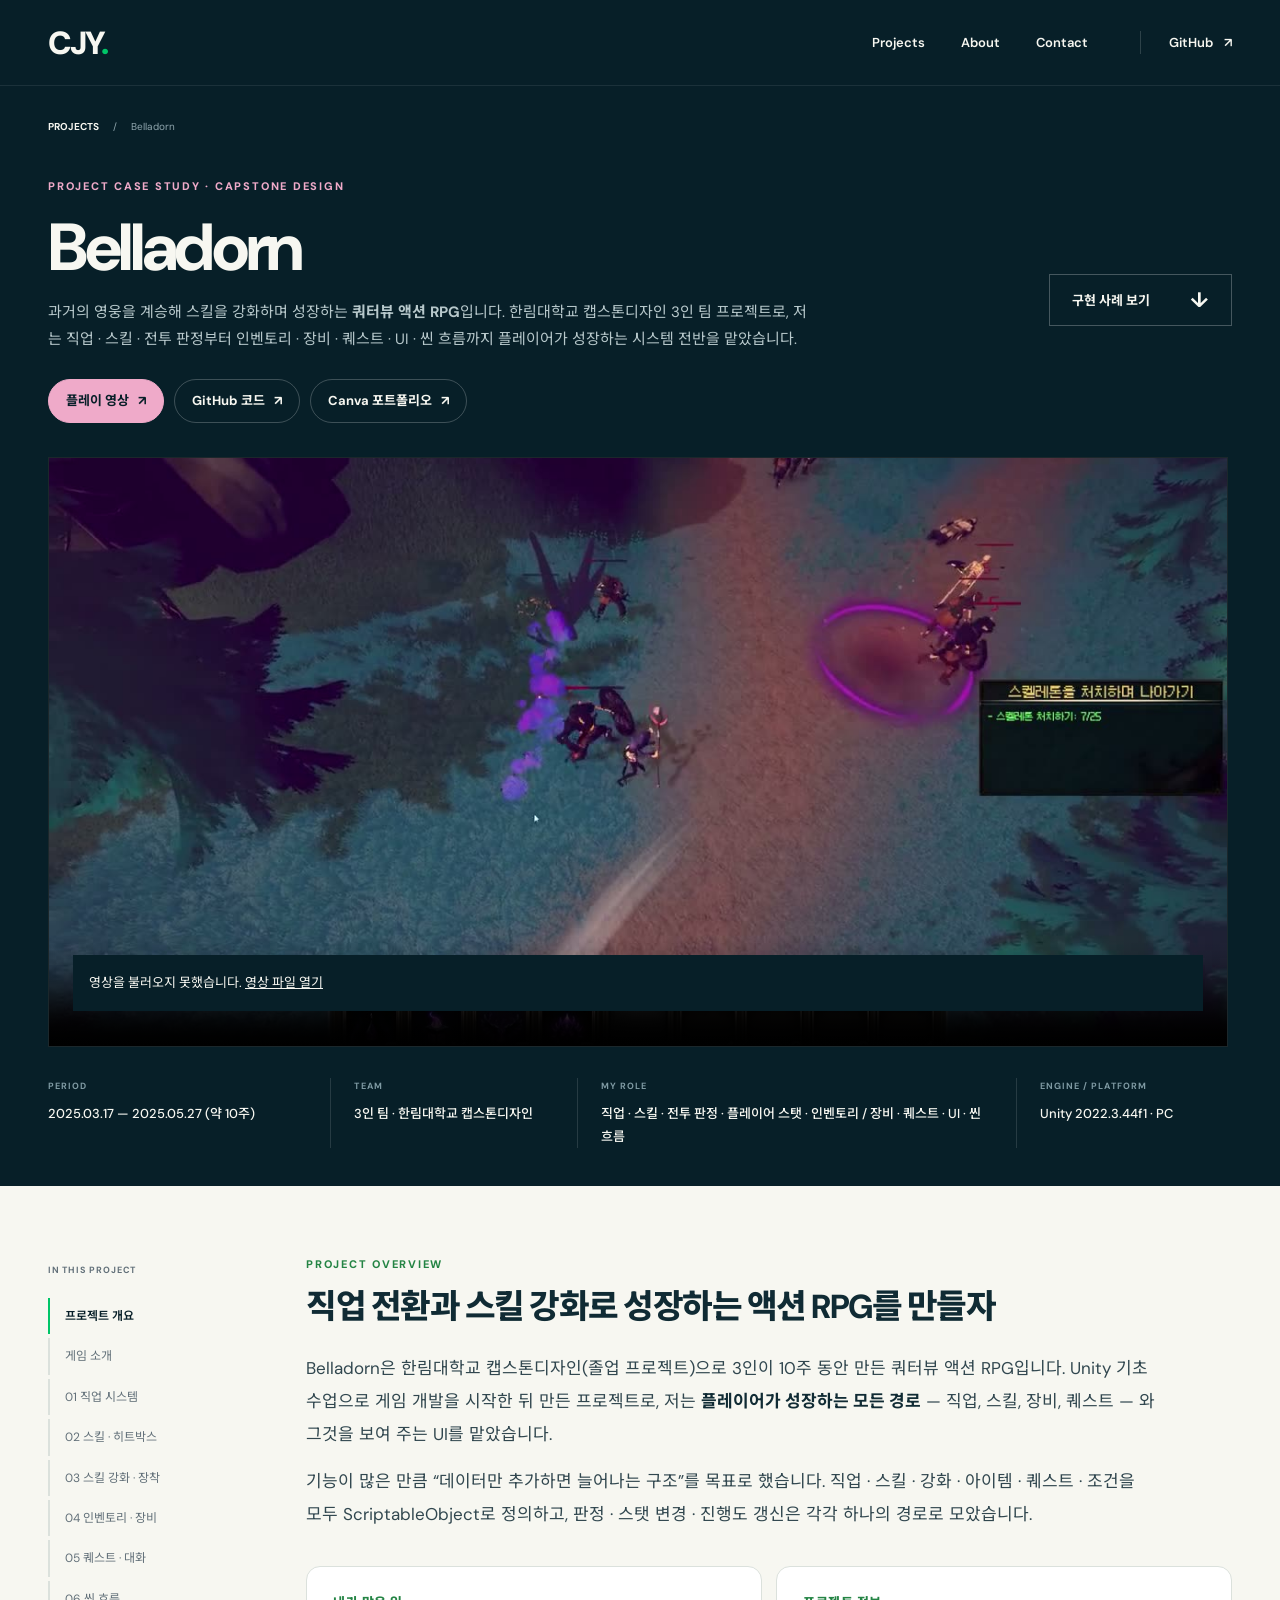
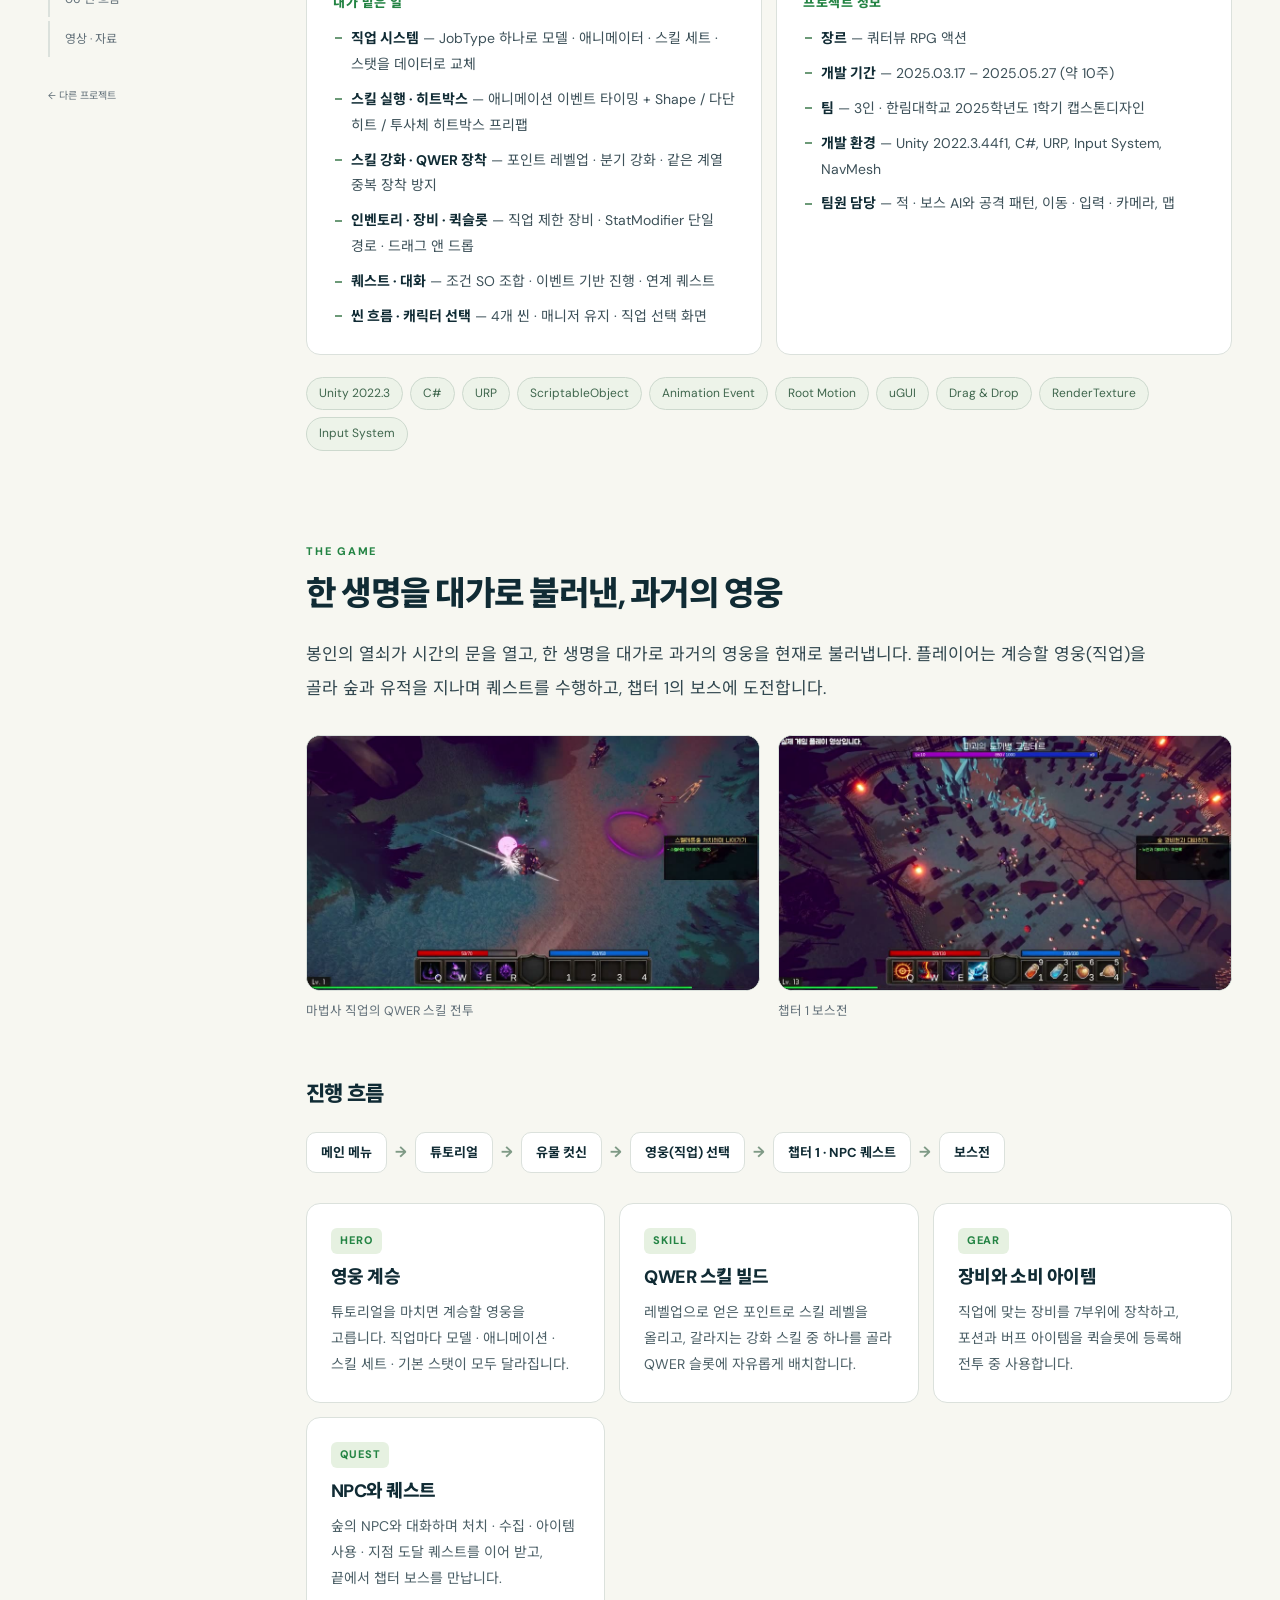
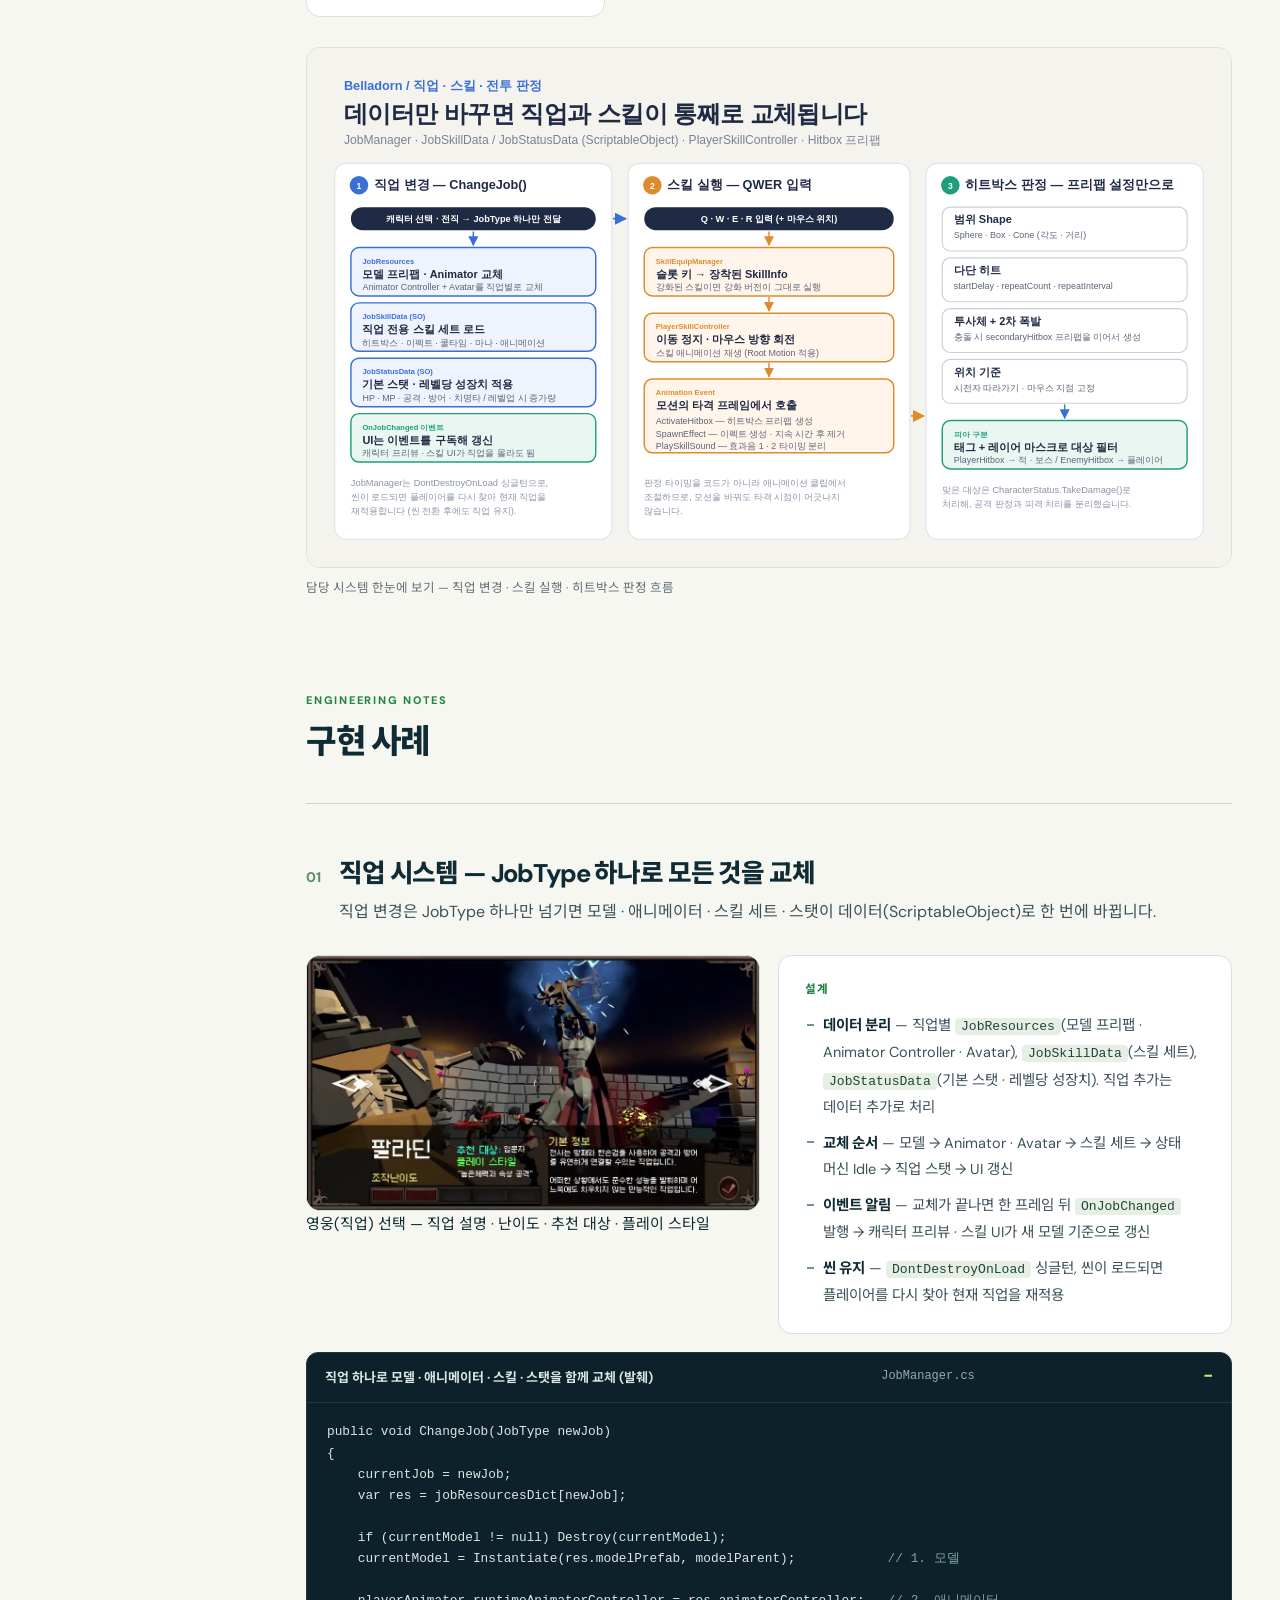
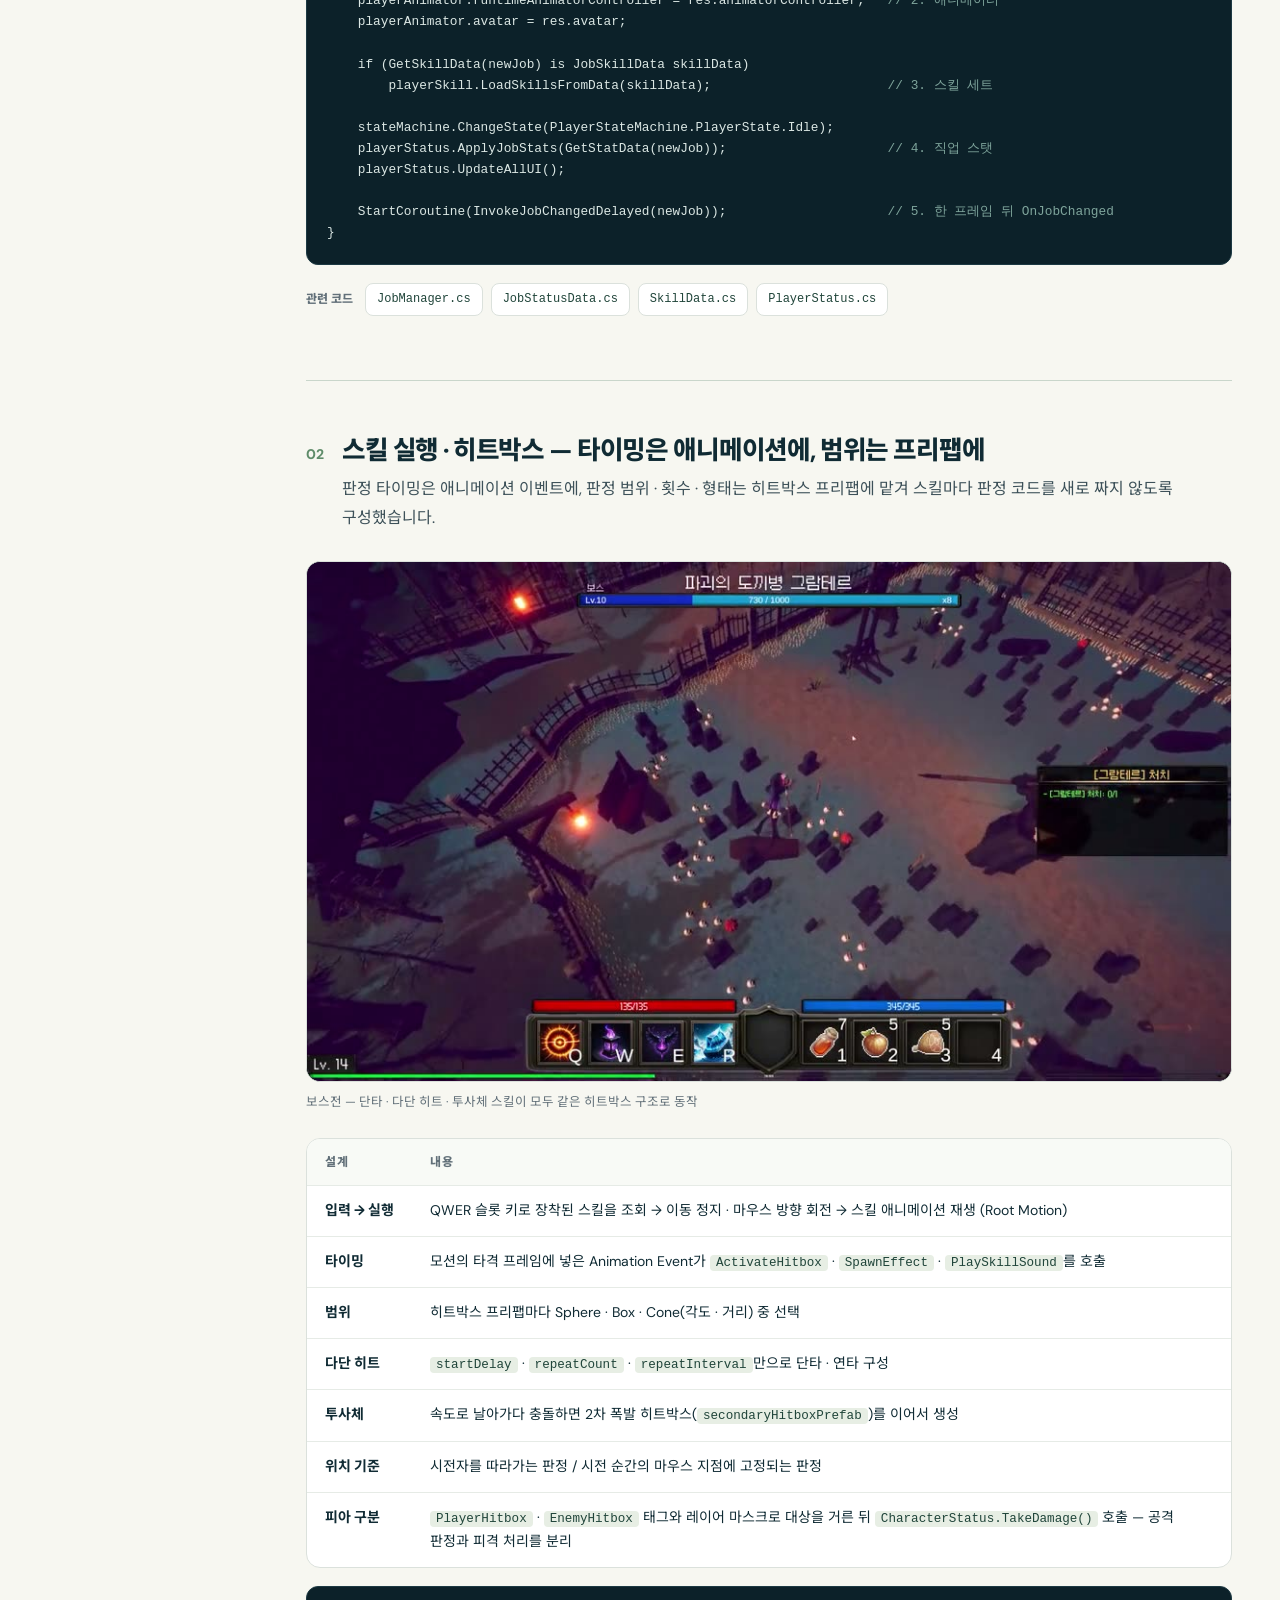
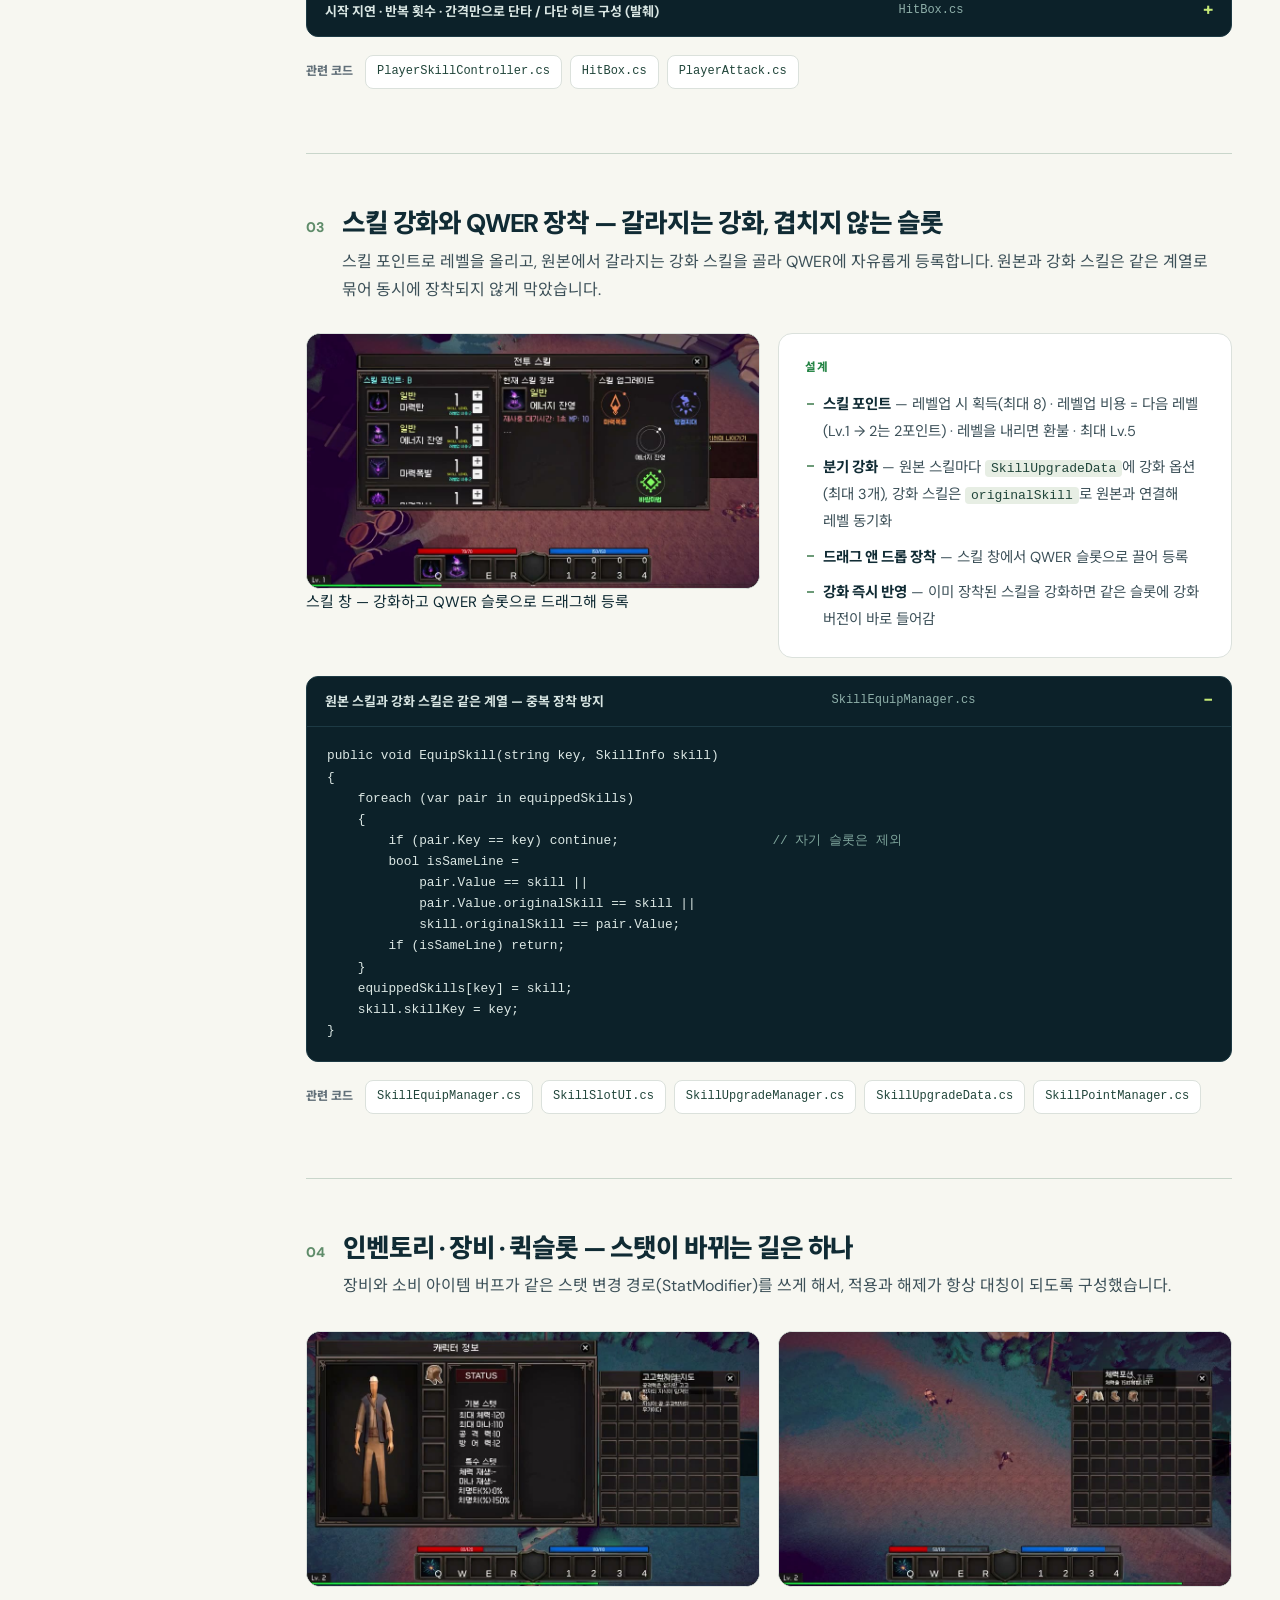
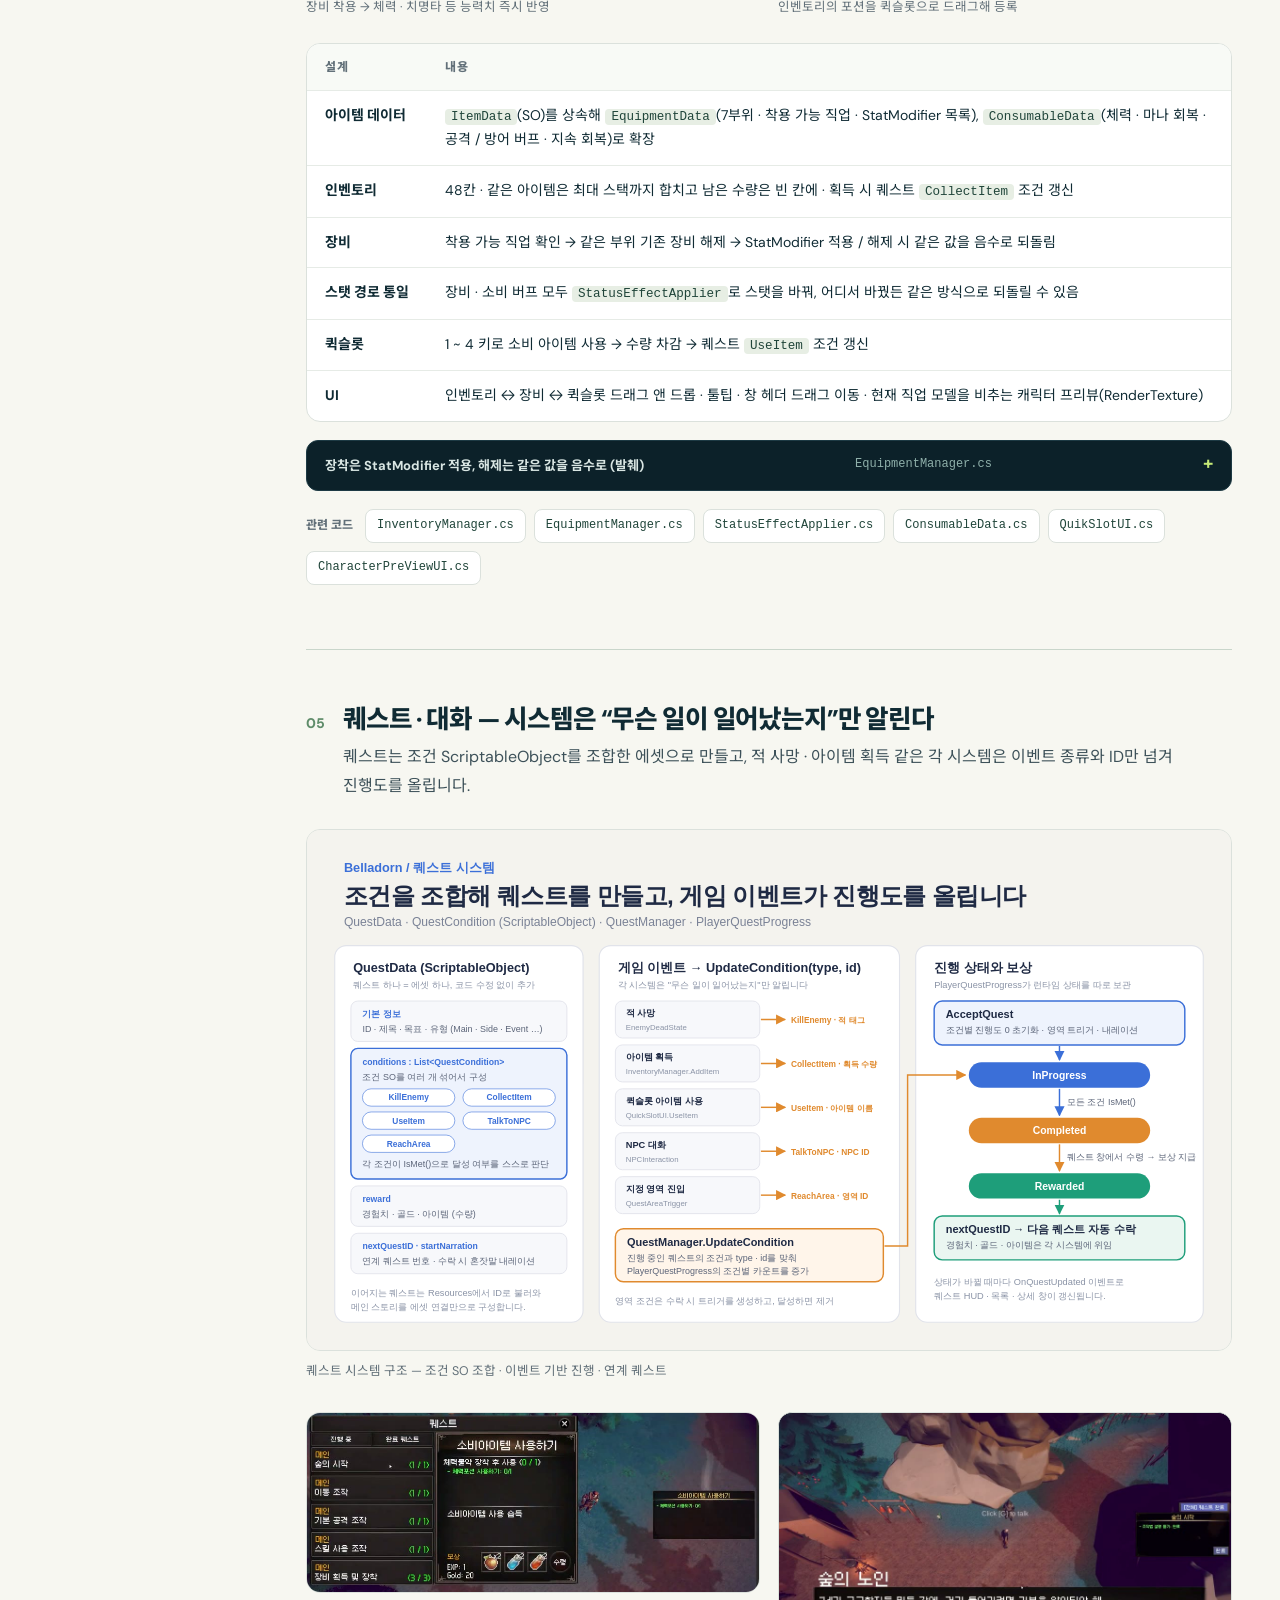
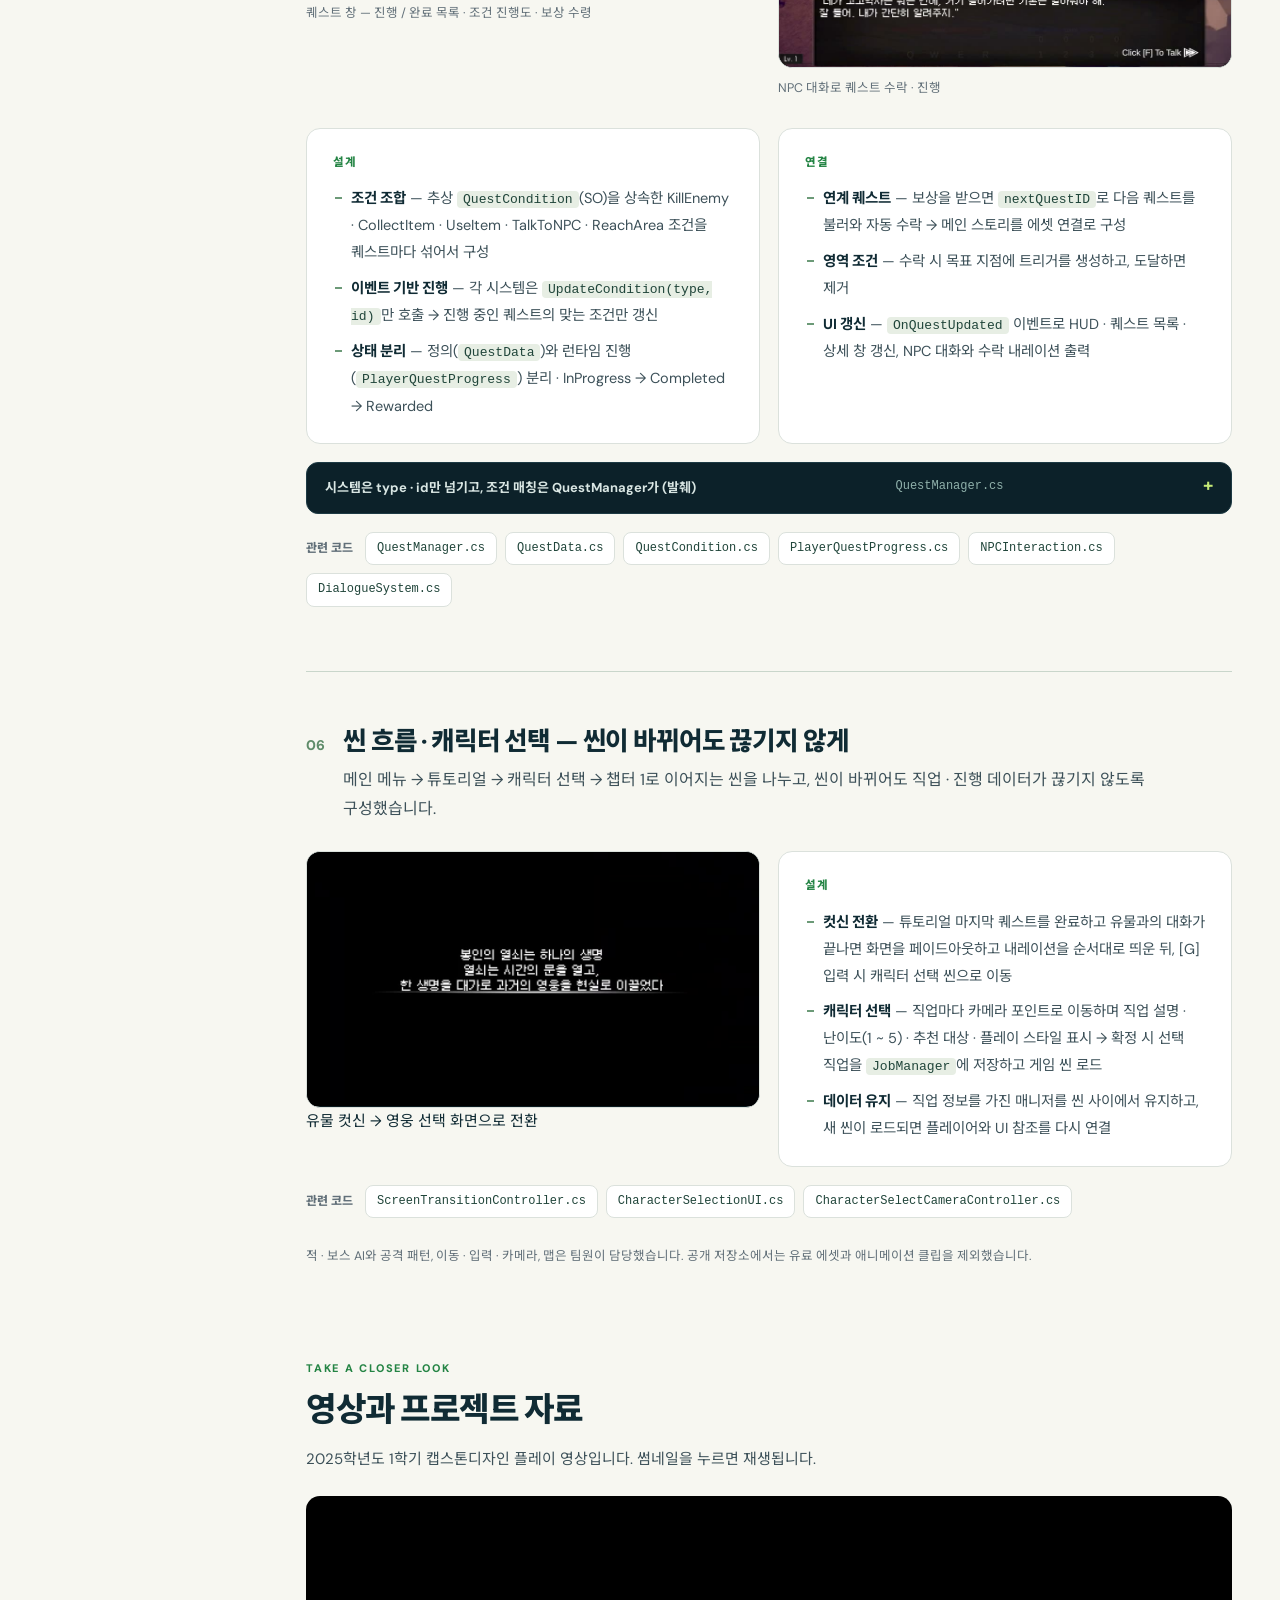
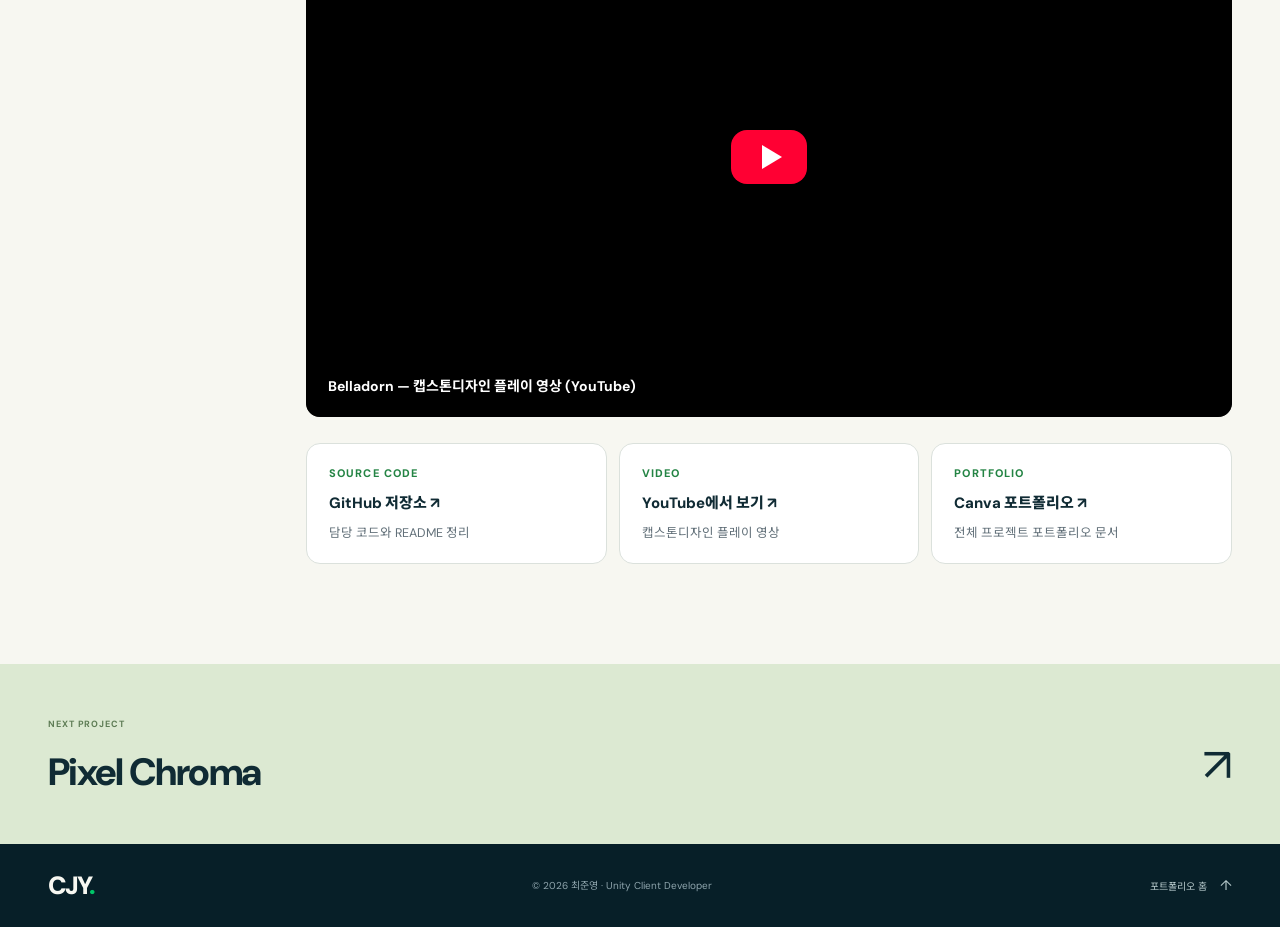
==== commit 929a657f: "프로젝트 상세 페이지 개요의 수치 카드 제거" ====
--- a/projects/belladorn.html
+++ b/projects/belladorn.html
@@ -65,13 +65,6 @@
   <p class="cs-lead">Belladorn은 한림대학교 캡스톤디자인(졸업 프로젝트)으로 3인이 10주 동안 만든 쿼터뷰 액션 RPG입니다. Unity 기초 수업으로 게임 개발을 시작한 뒤 만든 프로젝트로, 저는 <strong>플레이어가 성장하는 모든 경로</strong> — 직업, 스킬, 장비, 퀘스트 — 와 그것을 보여 주는 UI를 맡았습니다.</p>
   <p class="cs-lead">기능이 많은 만큼 “데이터만 추가하면 늘어나는 구조”를 목표로 했습니다. 직업 · 스킬 · 강화 · 아이템 · 퀘스트 · 조건을 모두 ScriptableObject로 정의하고, 판정 · 스탯 변경 · 진행도 갱신은 각각 하나의 경로로 모았습니다.</p>
 
-  <div class="cs-stats">
-    <div class="cs-stat"><b>57<small>%</small></b><span>직접 작성한 C# 약 9,800줄 중 약 5,700줄 (git blame 기준)</span></div>
-    <div class="cs-stat"><b>6<small>타입</small></b><span>JobType 하나로 모델 · 애니메이터 · 스킬 · 스탯 교체</span></div>
-    <div class="cs-stat"><b>5<small>종</small></b><span>조합해서 쓰는 퀘스트 조건 (처치 · 수집 · 사용 · 대화 · 도달)</span></div>
-    <div class="cs-stat"><b>48<small>칸</small></b><span>스택 인벤토리 + 7부위 장비 + 퀵슬롯 4칸</span></div>
-  </div>
-
   <div class="cs-role">
     <div>
       <h3>내가 맡은 일</h3>
